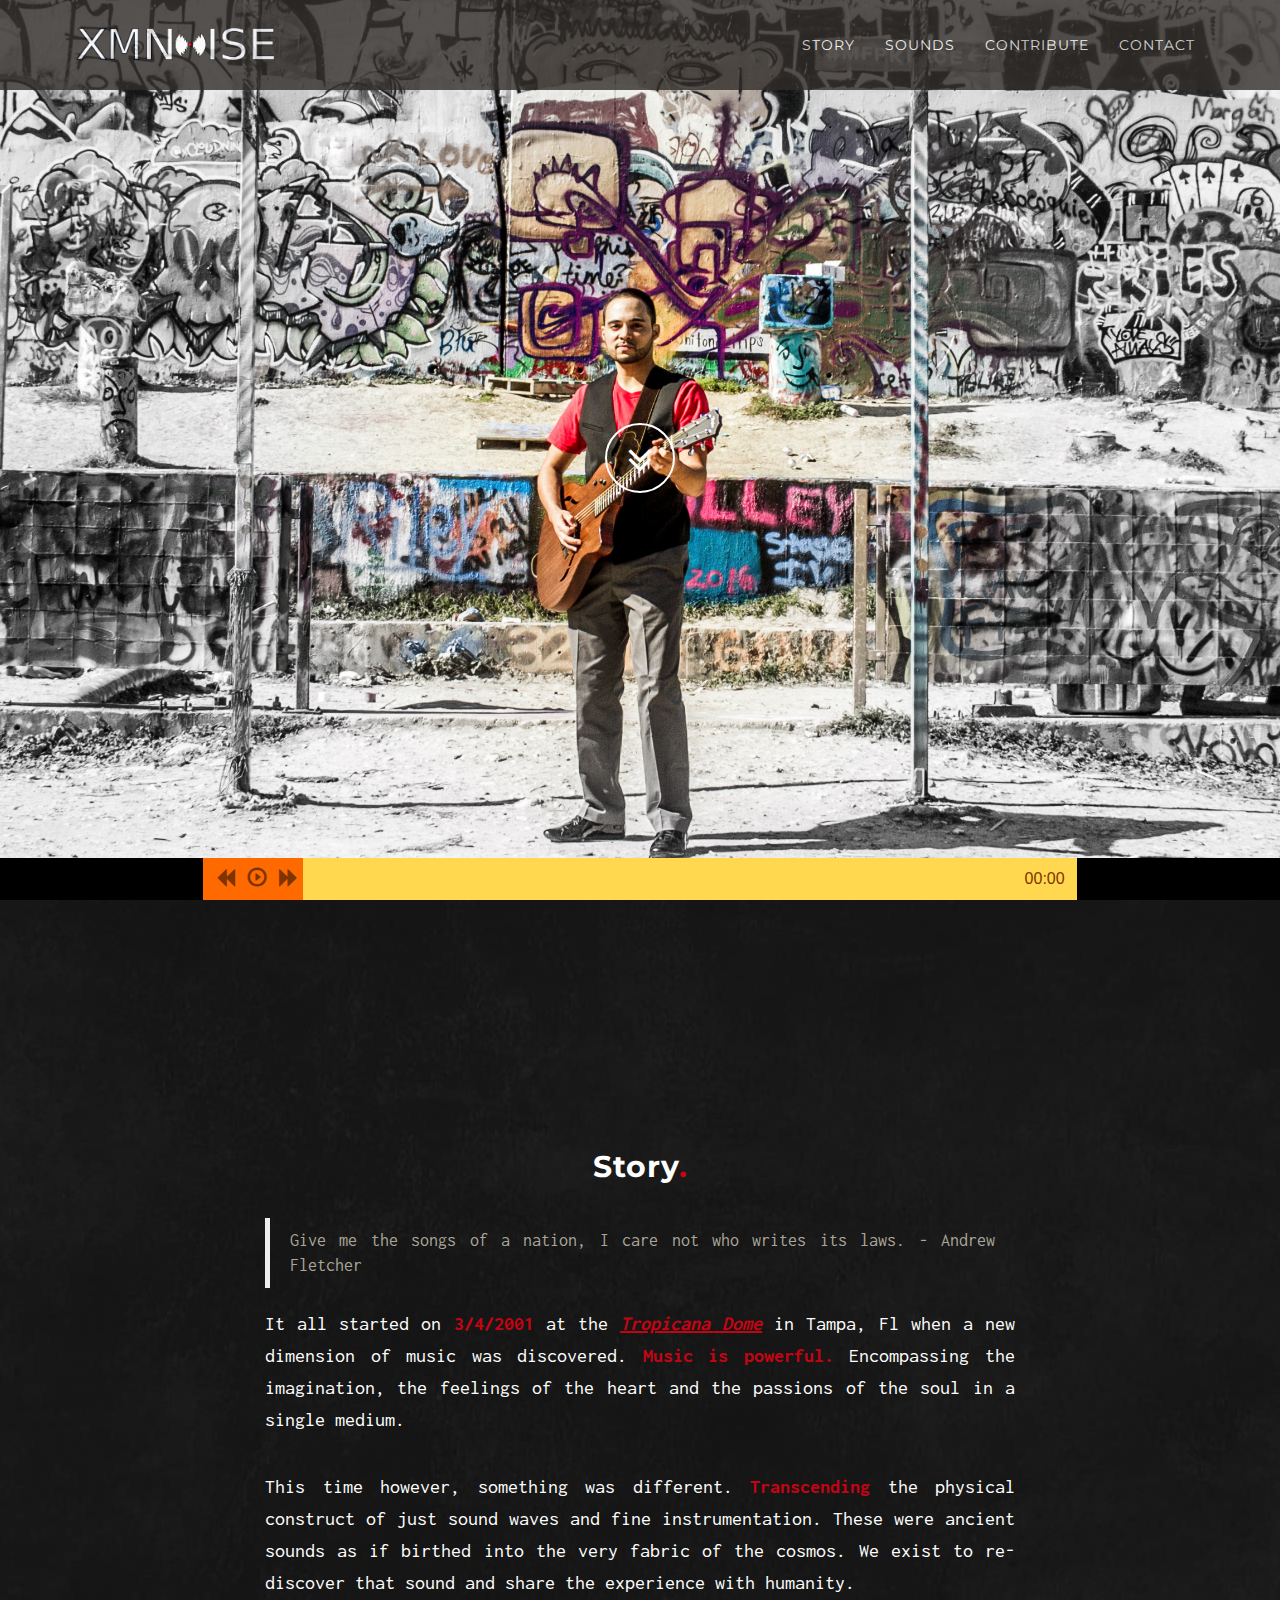
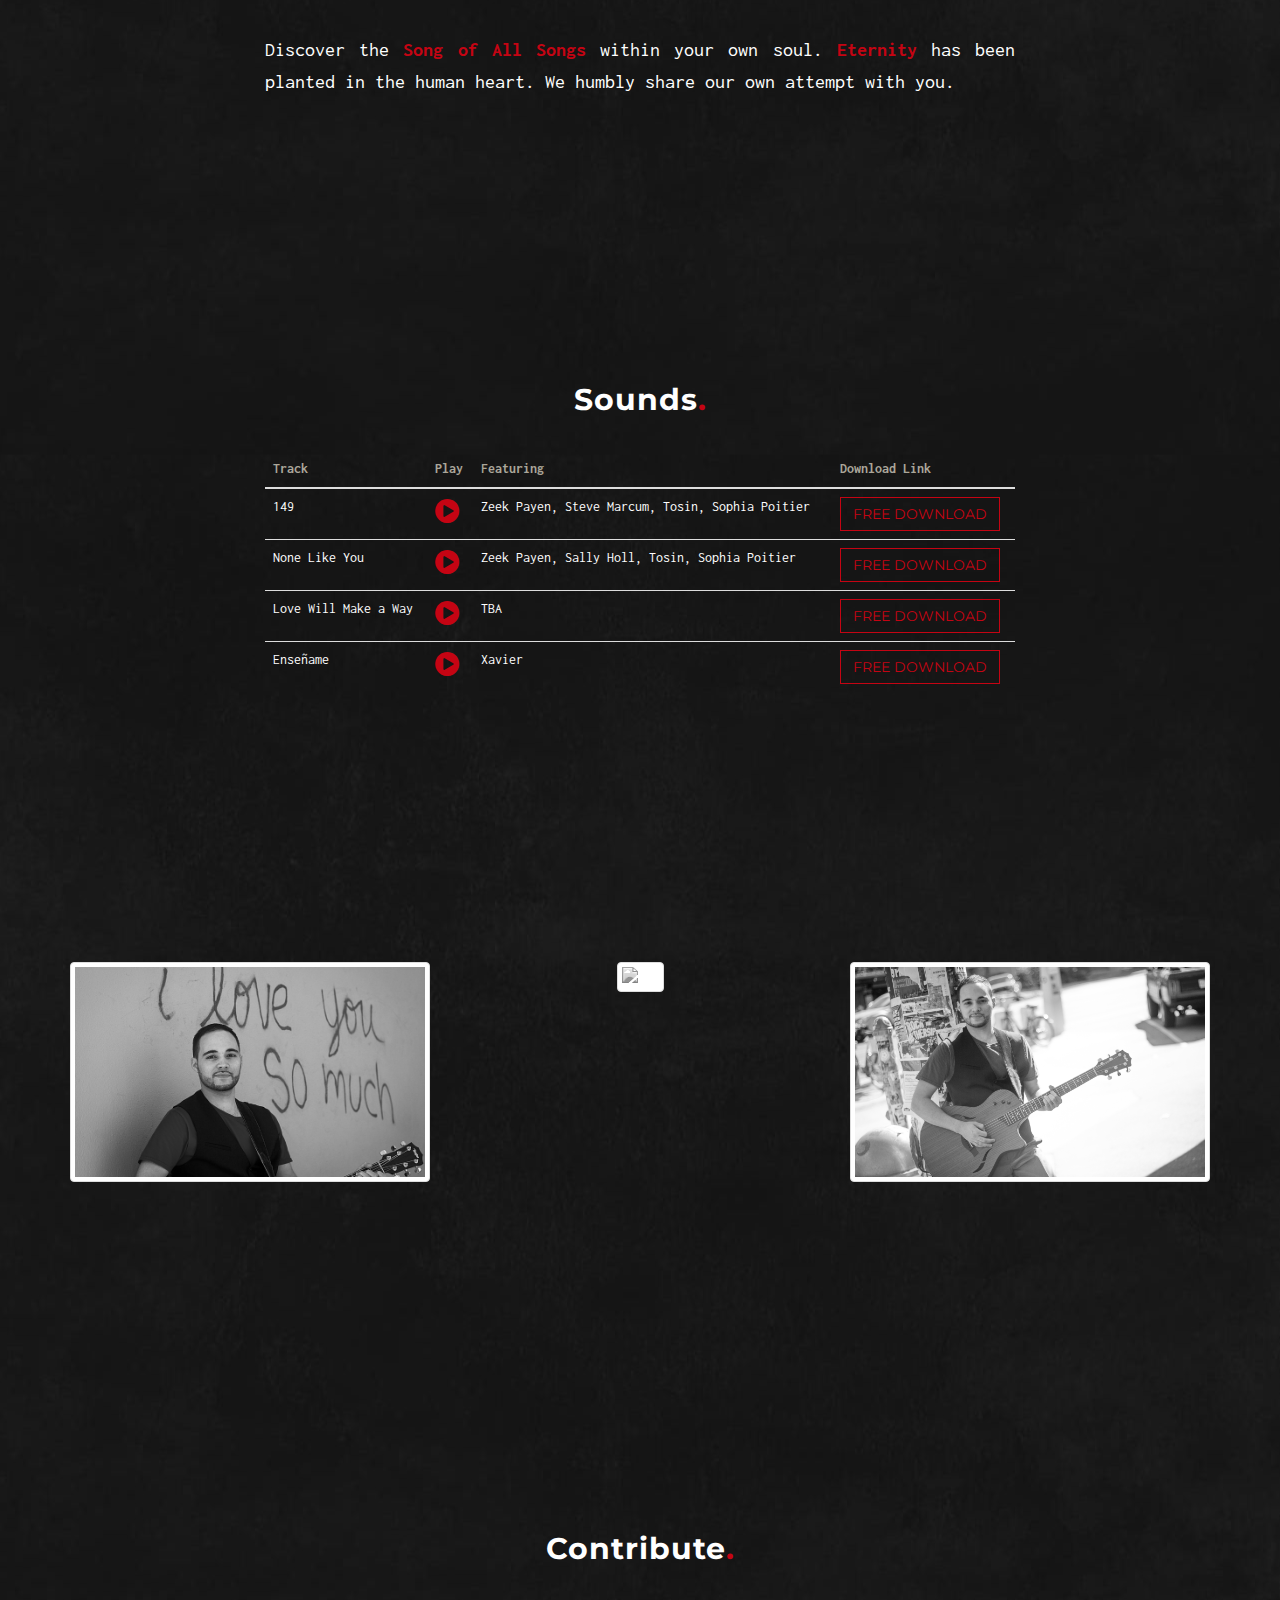
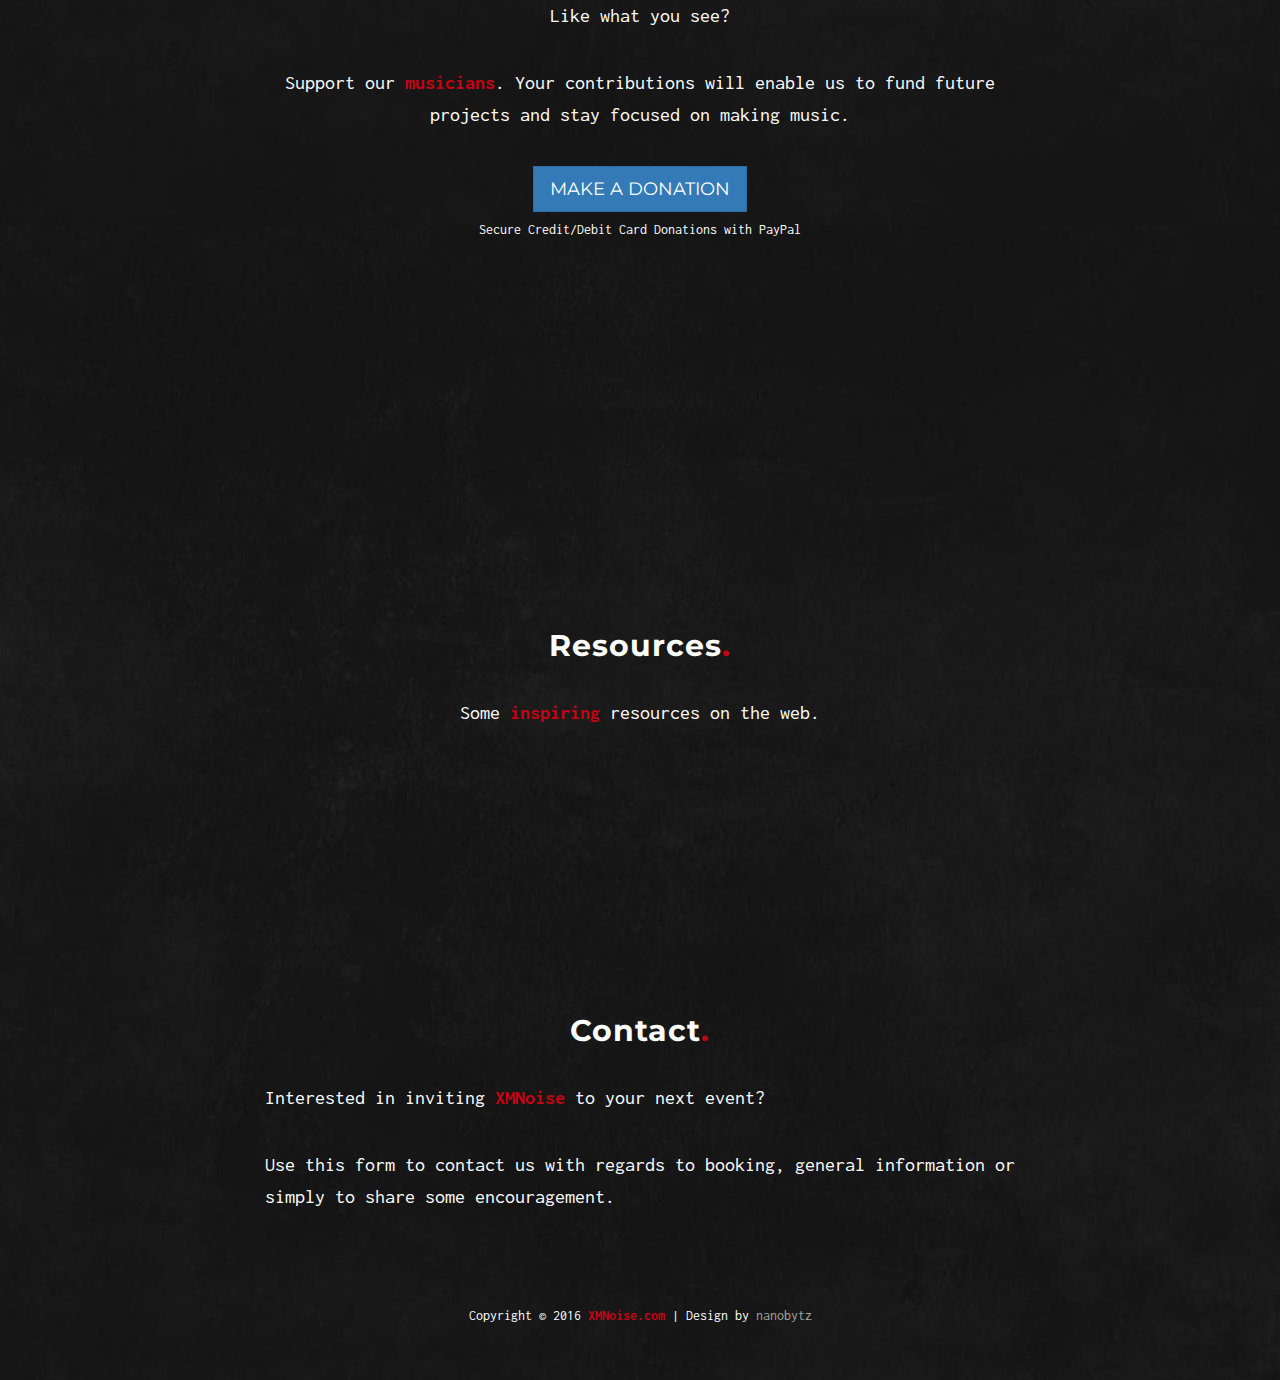
==== index.html @ e6bb6d1b "Audio Player Initial Commit" ====
<!DOCTYPE html>
<html lang="en">
    <head>
        <meta charset="utf-8">
        <meta http-equiv="X-UA-Compatible" content="IE=edge">
        <meta name="viewport" content="width=device-width, initial-scale=1">
        <meta name="description" content="Music Ethnic Sounds">
        <meta name="author" content="Nanobytz">
        <title>XMNOISE | Experience the Pulse</title>
        <!-- Bootstrap Core CSS -->
        <link href="css/bootstrap.min.css" rel="stylesheet">
        <!-- Favicon by http://realfavicongenerator.net/ -->
        <link rel="apple-touch-icon" sizes="57x57" href="/apple-touch-icon-57x57.png">
        <link rel="apple-touch-icon" sizes="60x60" href="/apple-touch-icon-60x60.png">
        <link rel="apple-touch-icon" sizes="72x72" href="/apple-touch-icon-72x72.png">
        <link rel="apple-touch-icon" sizes="76x76" href="/apple-touch-icon-76x76.png">
        <link rel="apple-touch-icon" sizes="114x114 " href="/apple-touch-icon-114x114.png">
        <link rel="apple-touch-icon" sizes="120x120" href="/apple-touch-icon-120x120.png">
        <link rel="apple-touch-icon" sizes="144x144" href="/apple-touch-icon-144x144.png">
        <link rel="apple-touch-icon" sizes="152x152" href="/apple-touch-icon-152x152.png">
        <link rel="icon" type="image/png" href="/favicon-32x32.png" sizes="32x32">
        <link rel="icon" type="image/png" href="/favicon-96x96.png" sizes="96x96">
        <link rel="icon" type="image/png" href="/favicon-16x16.png" sizes="16x16">
        <link rel="manifest" href="/manifest.json">
        <link rel="mask-icon" href="/safari-pinned-tab.svg" color="#5bbad5">
        <meta name="msapplication-TileColor" content="#da532c">
        <meta name="msapplication-TileImage" content="/mstile-144x144.png">
        <meta name="theme-color" content="#dedede">
        
        <!-- Custom CSS -->
        <link href="css/grayscale.css" rel="stylesheet">
        <!-- JPlayer Audio -->
        <link href="css/jplayer.metro-fire.css" rel="stylesheet" type="text/css" />
        <!-- Custom Fonts -->
        <link href='https://fonts.googleapis.com/css?family=Inconsolata' rel='stylesheet' type='text/css'>
        <link href='https://fonts.googleapis.com/css?family=Montserrat' rel='stylesheet' type='text/css'>
        <link href="font-awesome/css/font-awesome.min.css" rel="stylesheet" type="text/css">
        <link rel="stylesheet" type="text/css" href="http://netdna.bootstrapcdn.com/font-awesome/4.0.3/css/font-awesome.css" />
        
        <!--     <link href="http://fonts.googleapis.com/css?family=Lora:400,700,400italic,700italic" rel="stylesheet" type="text/css">
        <link href="http://fonts.googleapis.com/css?family=Montserrat:400,700" rel="stylesheet" type="text/css"> -->
        <!-- HTML5 Shim and Respond.js IE8 support of HTML5 elements and media queries -->
        <!-- WARNING: Respond.js doesn't work if you view the page via file:// -->
        <!--[if lt IE 9]>
        <script src="https://oss.maxcdn.com/libs/html5shiv/3.7.0/html5shiv.js"></script>
        <script src="https://oss.maxcdn.com/libs/respond.js/1.4.2/respond.min.js"></script>
        <![endif]-->
    </head>
    <body id="page-top" data-spy="scroll" data-target=".navbar-fixed-top">
        <!-- Navigation -->
        <!-- <nav class="navbar navbar-custom navbar-fixed-top" role="navigation"> -->
        <nav class="navbar navbar-custom navbar-fixed-top" role="navigation">
            <div class="container">
                <div class="navbar-header">
                    <button type="button" class="navbar-toggle" data-toggle="collapse" data-target=".navbar-main-collapse">
                    <i class="fa fa-bars"></i>
                    </button>
                    <a class="navbar-brand page-scroll" href="#page-top">
                        <img height="32px" src="img/XMNOISEDarktDot.png">
                        
                        <!-- <img src="favicon-32x32.png"> -->
                        <!-- <i class="fa fa-play-circle"></i>  <span class="light">Start</span> -->
                    </a>
                </div>
                <!-- Collect the nav links, forms, and other content for toggling -->
                <div class="collapse navbar-collapse navbar-right navbar-main-collapse">
                    <ul class="nav navbar-nav">
                        <!-- Hidden li included to remove active class from about link when scrolled up past about section -->
                        <li class="hidden">
                            <a href="#page-top"></a>
                        </li>
                        <li>
                            <a class="page-scroll" href="#story">Story</a>
                        </li>
                        <li>
                            <a class="page-scroll" href="#sounds">Sounds</a>
                        </li>
                        <li>
                            <a class="page-scroll" href="#contribute">Contribute</a>
                        </li>
                        <li>
                            <a class="page-scroll" href="#contact">Contact</a>
                        </li>
                    </ul>
                </div>
                <!-- /.navbar-collapse -->
            </div>
            <!-- /.container -->
        </nav>
        <!-- Intro Header -->
        <header class="intro">
            <div class="intro-body">
                <div class="container">
                    <div class="row">
                        <div class="col-md-8 col-md-offset-2">
                            <!--                         <h1 class="brand-heading">Grayscale</h1>
                            <p class="intro-text">A free, responsive, one page Bootstrap theme.<br>Created by Start Bootstrap.</p> -->
                            <a href="#story" class="btn btn-circle page-scroll">
                                <i class="fa fa-angle-double-down animated"></i>
                            </a>
                        </div>
                    </div>
                </div>
            </div>
        </header>
        <!-- Enter the Player -->

<!--     <section class="player-wrapper">
        <div class="row">
            
                <div id="jp_container_1" class="jp-audio text-center col-md-8 col-md-offset-2" role="application" aria-label="media player">
                    <div class="jp-type-playlist">
                        <div class="jp-gui jp-interface">
                            <div class="jp-controls">
                                <a class="jp-previous"><span class="glyphicon glyphicon-backward"></span></a>
                                <a class="jp-play"><span class="glyphicon glyphicon-play-circle"></span></a>
                                <a class="jp-pause"><span class="glyphicon glyphicon-pause"></span></a>
                                <a class="jp-next"><span class="glyphicon glyphicon-forward"></span></a>
                            </div>
                            <div class="jp-progress">
                                <div class="jp-seek-bar">
                                    <div class="jp-play-bar">
                                    </div>
                                </div>
                                <div class="jp-current-time"></div>
                            </div>
                            <div class="jp-no-solution">
                                Media Player Error<br>
                                Update your browser or Flash plugin
                            </div>
                        </div>
                        <div class="jp-playlist">
                            <ul>
                                <li>&nbsp;</li>
                            </ul>
                        </div>
                        <div class="jp-no-solution">
                            <span>Update Required</span>
                            To play the media you will need to either update your browser to a recent version or update your <a href="http://get.adobe.com/flashplayer/" target="_blank">Flash plugin</a>.
                        </div>
                    </div>
                </div>


        </div>
    </section> -->
        <section class="player-wrapper">
            <div class="row">
                <div id="jquery_jplayer_1" class="jp-jplayer"></div>
                <div id="jp_container_1" class="jp-audio text-center col-md-8 col-md-offset-2" role="application" aria-label="media player">
                    <div class="jp-type-playlist">
                        <div class="jp-gui jp-interface">
                            <div class="jp-controls">
                                <a class="jp-previous"><span class="glyphicon glyphicon-backward"></span></a>
                                <a class="jp-play"><span class="glyphicon glyphicon-play-circle"></span></a>
                                <a class="jp-pause"><span class="glyphicon glyphicon-pause"></span></a>
                                <a class="jp-next"><span class="glyphicon glyphicon-forward"></span></a>
                            </div>
                            <div class="jp-progress">
                                <div class="jp-seek-bar">
                                    <div class="jp-play-bar">
                                    </div>
                                </div>
                                <div class="jp-current-time"></div>
                            </div>
                            <div class="jp-no-solution">
                                Media Player Error<br>
                                Update your browser or Flash plugin
                            </div>
                        </div>
                        <div class="jp-playlist">
                            <ul>
                                <li>&nbsp;</li>
                            </ul>
                        </div>
                        <div class="jp-no-solution">
                            <span>Update Required</span>
                            To play the media you will need to either update your browser to a recent version or update your <a href="http://get.adobe.com/flashplayer/" target="_blank">Flash plugin</a>.
                        </div>
                    </div>
                </div>
            </div>
        </section>
        <div class="bg_wrapper">
            <!-- Story Section -->
            <section id="story" class="container content-section text-justify">
                <div class="row">
                    <div class="col-lg-8 col-lg-offset-2">
                        <h2 class="text-center">Story<strong>.</strong></h2>
                    <blockquote>Give me the songs of a nation, I care not who writes its laws. - Andrew Fletcher</blockquote>
                    <p>It all started on <strong>3/4/2001</strong> at the <strong><u><em><a href="http://www.sptimes.com/News/030301/TampaBay/Christian_rally_draws.shtml">Tropicana Dome</a></em></u></strong> in Tampa, Fl when a new dimension of
                    music was discovered.  <strong>Music is powerful.</strong> Encompassing the imagination,
                    the feelings of the heart and the passions of the soul in a single medium.
                </p>
                <p>This time however, something was different.
                    <strong>Transcending</strong> the physical construct of just sound waves and fine instrumentation. These were ancient sounds as if birthed into the very fabric of the cosmos.
                We exist to re-discover that sound and share the experience with humanity. </p>
                <p>Discover the <strong>Song of All Songs</strong> within your own soul. <strong>Eternity</strong> has been planted in the human heart. We humbly share our own attempt with you.</p>
            </div>
        </div>
    </section>
    <!-- Sounds Section -->
    <section id="sounds" class="container content-section text-center">
        <div class="row">
            <div class="col-lg-8 col-lg-offset-2">
                <h2>Sounds<strong>.</strong></h2>
                <table class="table table-hover text-left table-responsive">
                    <thead class="thead-inverse">
                        <tr>
                            <th>Track</th>
                            <th>Play</th>
                            <th>Featuring</th>
                            <th>Download Link</th>
                        </tr>
                    </thead>
                    <tbody>
                        <tr>
                            <td>149</td>
                            <td><a href="media/PeopleXMNOISE.mp3" class="fap-single-track" data-autoenqueue="yes"><i class="fa fa-play-circle fa-2x"></i></a></td>
                            <td>Zeek Payen, Steve Marcum, Tosin, Sophia Poitier</td>
                            <td><button type="button" class="btn btn-default">Free Download</button></td>
                        </tr>
                        <tr>
                            <td>None Like You</td>
                            <td><a href="media/PeopleXMNOISE.mp3" class="fap-single-track" data-autoenqueue="yes"><i class="fa fa-play-circle fa-2x"></i></a></td>
                            <td>Zeek Payen, Sally Holl, Tosin, Sophia Poitier</td>
                            <td><button type="button" class="btn btn-default">Free Download</button></td>
                        </tr>
                        <tr>
                            <td>Love Will Make a Way</td>
                            <td><a href="media/EnsenameXMNOISE.mp3" class="fap-single-track" data-autoenqueue="yes"><i class="fa fa-play-circle fa-2x"></i></a></td>
                            <td>TBA</td>
                            <td> <a href="media/EnsenameXMNOISE.mp3" download="Ensename"> <button type="button" class="btn btn-default">Free Download</button></a></td>
                        </tr>
                        <tr>
                            <td>Ense&ntilde;ame</td>
                            <td><a href="media/EnsenameXMNOISE.mp3" class="fap-single-track" data-autoenqueue="yes"><i class="fa fa-play-circle fa-2x"></i></a></td>
                            <td>Xavier</td>
                            <td> <a href="media/EnsenameXMNOISE.mp3" download="Ensename"> <button type="button" class="btn btn-default">Free Download</button></a></td>
                        </tr>
                    </tbody>
                </table>
            </div>
        </div>
    </section>
    <!-- Thumbnails -->
    <section class="content-section text-center container thumbs">
        <div class="row">
            
            <div class="col-md-4 img-responsive"><img src="img/Thumb1.jpg" alt="..." class="img-thumbnail"></div>
            <div class="col-md-4 img-responsive"><img src="img/Thumb2.jpg" alt="..." class="img-thumbnail"></div>
            <div class="col-md-4 img-responsive"><img src="img/Thumb3.jpg" alt="..." class="img-thumbnail"></div>
        </div>
    </section>
    <!-- Contribute -->
    <section id="contribute" class="content-section text-center">
        <div class="download-section">
            <div class="container">
                <div class="col-lg-8 col-lg-offset-2">
                    <h2 class="text-center">Contribute<strong>.</strong></h2>
                    <p>Like what you see? </p>
                    <p>Support our <strong>musicians</strong>. Your contributions will enable us to fund future projects and stay focused on making music.</p>
                    <div class="row text-center">
                        <form action="https://www.paypal.com/cgi-bin/webscr" method="post" target="_top">
                            <input type="hidden" name="cmd" value="_s-xclick">
                            <input type="hidden" name="hosted_button_id" value="LFAA3Z2XMZ3R6">
                            <button type="submit" class="btn btn-primary btn-lg">Make a Donation</button>
                        </form>
                        <p> <small>Secure Credit/Debit Card Donations with PayPal</small></p>
                    </div>
                </div>
            </div>
        </div>
    </section>
    <!-- Resources Section -->
    <section id="resources" class="container content-section text-center">
        <div class="row">
            <div class="col-lg-8 col-lg-offset-2">
                <h2 class="text-center">Resources<strong>.</strong></h2>
                <p>Some <strong>inspiring</strong> resources on the web. </p>
                <!-- Word Cloud Begins -->
                <div class="text-center" style="width: 100%; margin: 0;">
                    <script src="http://cdn.tagul.com/embed/lzfd4gjb76qi"></script>
                    <!-- Please don't remove attribution to Tagul.com -->
                    <div style="display: table; margin: 0 auto;"></div>
                </div>
                <!-- Word Cloud Ends -->
            </div>
        </div>
    </section>
    <!-- Contact Section -->
    <section id="contact" class="container content-section text-justify">
        <div class="row">
            <div class="col-lg-8 col-lg-offset-2">
                <h2 class="text-center">Contact<strong>.</strong></h2>
                <p>Interested in inviting <strong>XMNoise</strong> to your next event?</p>
                <p>Use this form to contact us with regards to booking, general information or simply to share some encouragement.</p>
                <!-- FORM STARTS  -->
                <script type="text/javascript" src="https://form.jotform.com/jsform/60299478299173"></script>
                <!-- FORM ENDS  -->
            </p>
        </div>
    </div>
</section>
<footer>
    <div class="container text-center copyright">
        <div class="row">
            <p>
                <small>Copyright &copy; 2016 <strong>XMNoise.com</strong> | Design by <a href="http://nanobytz.com">nanobytz </a></small>
            </p>
        </div>
    </div>
</footer>
</div>
<!-- jQuery -->
<script src="js/jquery.js"></script>
<!-- Bootstrap Core JavaScript -->
<script src="js/bootstrap.min.js"></script>
<!-- Plugin JavaScript -->
<script src="js/jquery.easing.min.js"></script>
<!-- Google Maps API Key - Use your own API key to enable the map feature. More information on the Google Maps API can be found at https://developers.google.com/maps/ -->
<script type="text/javascript" src="https://maps.googleapis.com/maps/api/js?key=AIzaSyCRngKslUGJTlibkQ3FkfTxj3Xss1UlZDA&sensor=false"></script>
<!-- Custom Theme JavaScript -->
<script src="js/grayscale.js"></script>
<!-- JPlayer JavaScript and JSON -->
<script type="text/javascript" src="js/jplayer/jquery.jplayer.min.js"></script>
<script type="text/javascript" src="js/add-on/jplayer.playlist.min.js"></script>
<script type="text/javascript">
//<![CDATA[
$(document).ready(function(){
var cssSelector = { jPlayer: "#jquery_jplayer_1", cssSelectorAncestor: "#jp_container_1" };
var options = { swfPath: "js/jplayer", supplied: "oga, mp3", wmode: "window", useStateClassSkin: true, autoBlur: false, smoothPlayBar: true, keyEnabled: true } ;
var playlist = []; // Empty playlist
var myPlaylist;
$.getJSON('../js/jplayer/playlist.json', function (data) {
playlist = data;
}).done(function() {
var myPlaylist = new jPlayerPlaylist(cssSelector, playlist, options);
})
});
//]]>
</script>
</body>
</html>
---- css/grayscale.css ----
body{width:100%;height:100%;font-family:Inconsolata,"Helvetica Neue",Helvetica,Arial,sans-serif;color:#fff;background-color:#000}html{width:100%;height:100%}h1,h2,h3,h4,h5,h6{margin:0 0 35px;font-family:Montserrat,"Helvetica Neue",Helvetica,Arial,sans-serif;font-weight:700;letter-spacing:1px}p{margin:0 0 25px;font-size:18px;line-height:1.5}@media (min-width:768px){p{margin:0 0 35px;font-size:20px;line-height:1.6}}a{color:#C50413;-webkit-transition:all .2s ease-in-out;-moz-transition:all .2s ease-in-out;transition:all .2s ease-in-out}a:focus,a:hover{text-decoration:none;color:#610209}strong{color:#C50413}small{font-size:70%}small a{color:#ABA69A}blockquote{color:#ABA69A}.table-hover>tbody>tr:hover{background-color:#ABA69A}table th{color:#ABA69A}.bg_wrapper{background:url(../img/bgtexture.jpg) center center #312C28}.light{font-weight:400}.navbar-custom{margin-bottom:0;border-bottom:1px solid rgba(255,255,255,.3);text-transform:uppercase;font-family:Montserrat,"Helvetica Neue",Helvetica,Arial,sans-serif;background:#312C28;opacity:.8;filter:alpha(opacity=80)}.navbar-custom .navbar-toggle{padding:4px 6px;font-size:16px;color:#fff}.navbar-custom .navbar-toggle:active,.navbar-custom .navbar-toggle:focus{outline:0}.navbar-custom .navbar-brand{padding:8px 15px;font-weight:700}.navbar-custom .navbar-brand:focus{outline:0}.navbar-custom a{color:#fff}.navbar-custom .nav li a{-webkit-transition:background .3s ease-in-out;-moz-transition:background .3s ease-in-out;transition:background .3s ease-in-out}.navbar-custom .nav li a:hover{color:rgba(255,255,255,.8);outline:0;background-color:transparent}.navbar-custom .nav li a:active,.navbar-custom .nav li a:focus{outline:0;background-color:transparent}.navbar-custom .nav li.active{outline:0}.navbar-custom .nav li.active a{background-color:rgba(255,255,255,.3)}.navbar-custom .nav li.active a:hover{color:#fff}@media (min-width:768px){.navbar-custom{padding:20px 0;border-bottom:none;letter-spacing:1px;background:#312C28;-webkit-transition:background .5s ease-in-out,padding .5s ease-in-out;-moz-transition:background .5s ease-in-out,padding .5s ease-in-out;transition:background .5s ease-in-out,padding .5s ease-in-out}.navbar-custom.top-nav-collapse{padding:0;background:#312C28;opacity:.9;filter:alpha(opacity=90);border-bottom:1px solid rgba(255,255,255,.3)}}.logo-responsive{max-width:40%;height:auto;display:block}@media (min-width:768px){.logo-responsive{max-width:80%}}.icon-scroll{color:#C50413}.player-wrapper{width:100%;max-width:100%;position:fixed;left:0;z-index:100000;bottom:0;margin:0;background:#000}.intro{display:table;width:100%;height:auto;padding:100px 0;text-align:center;color:#fff;background:url(../img/XMWIDE.jpg) no-repeat bottom center scroll;background-color:#000;-webkit-background-size:cover;-moz-background-size:cover;background-size:cover;-o-background-size:cover}.intro .intro-body{display:table-cell;vertical-align:middle}.intro .intro-body .brand-heading{font-size:40px}.intro .intro-body .intro-text{font-size:18px;color:#312C28;opacity:.9;filter:alpha(opacity=90)}@media (min-width:768px){.intro{height:100%;padding:0}.intro .intro-body .brand-heading{font-size:100px}.intro .intro-body .intro-text{font-size:26px}}.btn-circle{width:70px;height:70px;margin-top:15px;padding:7px 16px;border:2px solid #fff;border-radius:100%!important;font-size:40px;color:#fff;background:0 0;-webkit-transition:background .3s ease-in-out;-moz-transition:background .3s ease-in-out;transition:background .3s ease-in-out}.btn-circle:focus,.btn-circle:hover{outline:0;color:#fff;background:rgba(255,255,255,.1)}.btn-circle i.animated{-webkit-transition-property:-webkit-transform;-webkit-transition-duration:1s;-moz-transition-property:-moz-transform;-moz-transition-duration:1s}.btn-circle:hover i.animated{-webkit-animation-name:pulse;-moz-animation-name:pulse;-webkit-animation-duration:1.5s;-moz-animation-duration:1.5s;-webkit-animation-iteration-count:infinite;-moz-animation-iteration-count:infinite;-webkit-animation-timing-function:linear;-moz-animation-timing-function:linear}@-webkit-keyframes pulse{0{-webkit-transform:scale(1);transform:scale(1)}50%{-webkit-transform:scale(1.2);transform:scale(1.2)}100%{-webkit-transform:scale(1);transform:scale(1)}}@-moz-keyframes pulse{0{-moz-transform:scale(1);transform:scale(1)}50%{-moz-transform:scale(1.2);transform:scale(1.2)}100%{-moz-transform:scale(1);transform:scale(1)}}.content-section{padding-top:100px}.download-section{width:100%;padding:50px 0;color:#fff;-webkit-background-size:cover;-moz-background-size:cover;background-size:cover;-o-background-size:cover}.thumbs img:hover{-webkit-filter:grayscale(0);-webkit-transition:.5s ease-in-out;-moz-filter:grayscale(0);-moz-transition:.5s ease-in-out;-o-filter:grayscale(0);-o-transition:.5s ease-in-out;filter:grayscale(0)}.thumbs img{-webkit-filter:grayscale(100%);-webkit-transition:.5s ease-in-out;-moz-filter:grayscale(100%);-moz-transition:.5s ease-in-out;-o-filter:grayscale(100%);-o-transition:.5s ease-in-out;filter:grayscale(100%)}@media (min-width:767px){.content-section{padding-top:250px}.download-section{padding:100px 0}#map{height:400px;margin-top:250px}}.btn{text-transform:uppercase;font-family:Montserrat,"Helvetica Neue",Helvetica,Arial,sans-serif;font-weight:400;-webkit-transition:all .3s ease-in-out;-moz-transition:all .3s ease-in-out;transition:all .3s ease-in-out;border-radius:0}.btn-default{border:1px solid #C50413;color:#C50413;background-color:transparent}.btn-default:focus,.btn-default:hover{border:1px solid #C50413;outline:0;color:#000;background-color:#C50413}ul.banner-social-buttons{margin-top:0}@media (max-width:1199px){ul.banner-social-buttons{margin-top:15px}}@media (max-width:767px){ul.banner-social-buttons li{display:block;margin-bottom:20px;padding:0}ul.banner-social-buttons li:last-child{margin-bottom:0}}footer{padding:50px 0}footer p{margin:0}::-moz-selection{text-shadow:none;background:#fcfcfc;background:rgba(255,255,255,.2)}::selection{text-shadow:none;background:#fcfcfc;background:rgba(255,255,255,.2)}img::selection{background:0 0}img::-moz-selection{background:0 0}body{webkit-tap-highlight-color:rgba(255,255,255,.2)}
---- css/jplayer.metro-fire.css ----
﻿.jp-audio {
  position: relative;
  font-family: 'Source Sans Pro', sans-serif;
  text-align: left;
  /*width: 100%;*/
  height: 42px;
  -webkit-tap-highlight-color: rgba(0, 0, 0, 0);
  -webkit-touch-callout: none;
  -webkit-user-select: none;
  -khtml-user-select: none;
  -moz-user-select: none;
  -ms-user-select: none;
  user-select: none;
  color: #7e3400;
  /*margin: 0;*/
  padding: 0;
  border: 0;
  font-size: 0;
  line-height: 0;
}
.jp-audio .jp-controls {
  left: 0;
  position: absolute;
  top: 0;
  width: 100px;
  height: 100%;
  background-color: #ff6a00;
}
.jp-audio .jp-controls a {
  text-decoration: none;
  font-size: 20px;
  padding-left: 12px;
  line-height: 42px;
  text-align: center;
  cursor: pointer;
  color: #7e3400;
}
.jp-audio .jp-controls a:hover {
  color: #ffd850;
}
.jp-audio .jp-controls a:before {
  display: inline-block;
  font-family: flat-audio;
  font-style: normal;
  font-weight: 400;
  text-decoration: none;
  font-variant: normal;
  text-transform: none;
  speak: none;
  width: 42px;
  line-height: 42px;
  text-align: center;
  opacity: 1;
}
.jp-audio .jp-progress {
  position: absolute;
  top: 0;
  left: 100px;
  right: 0;
  height: 100%;
  background-color: #ffd850;
}
.jp-audio .jp-progress .jp-seek-bar {
  position: absolute;
  top: 0;
  left: 0;
  height: 100%;
  cursor: pointer;
}
.jp-audio .jp-progress .jp-seek-bar .jp-play-bar {
  position: absolute;
  top: 0;
  left: 0;
  width: 0;
  height: 100%;
  background-color: #ffa96c;
}
.jp-audio .jp-current-time {
  position: absolute;
  top: 0;
  left: 0;
  right: 0;
  height: 100%;
  padding: 0 12px;
  font-size: 16px;
  line-height: 42px;
  text-align: right;
  pointer-events:none;
}
.jp-audio .jp-no-solution {
  position: absolute;
  top: 0;
  left: 42px;
  right: 0;
  height: 42px;
  padding: 8px 0;
  line-height: 24px;
  font-size: 16px;
  text-align: center;
  display: none;
  color: #ffd850;
  background-color: #b28282;
}
/*# sourceMappingURL=jplayer.metro-fire.css.map */
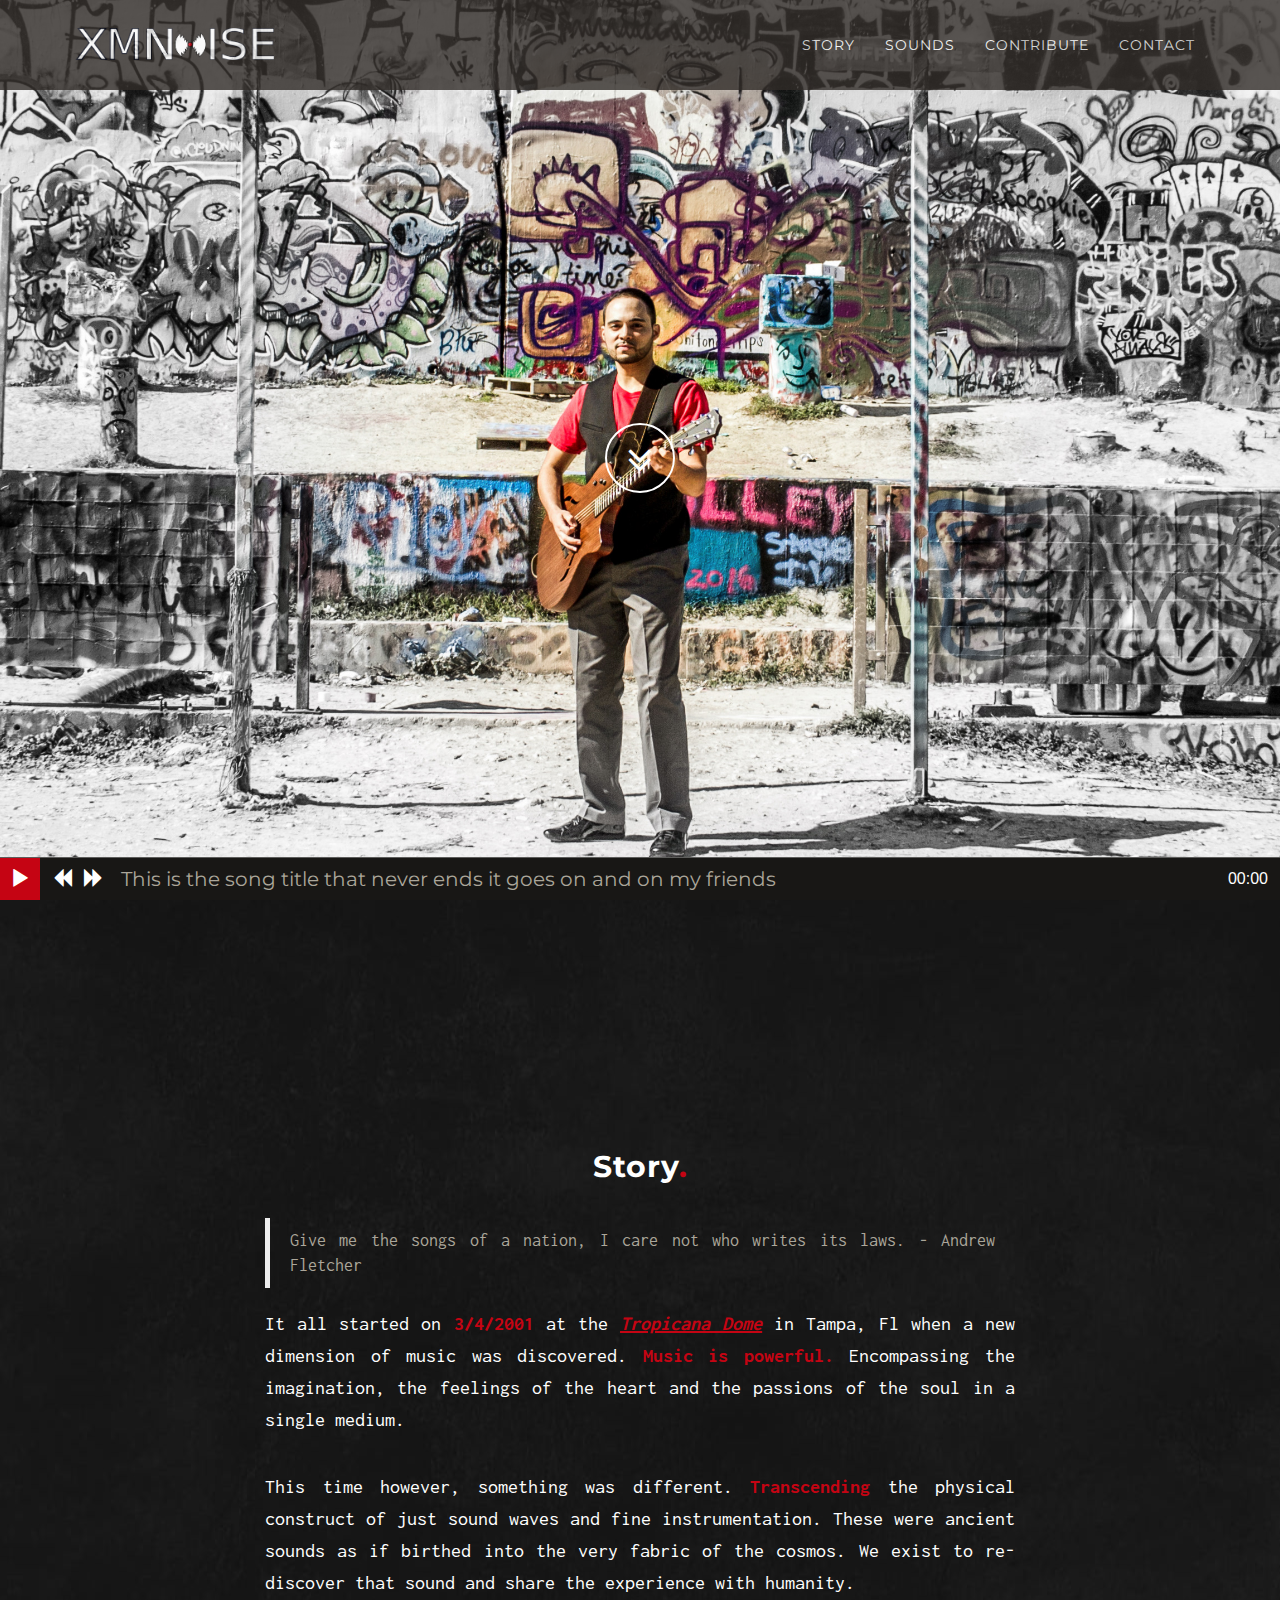
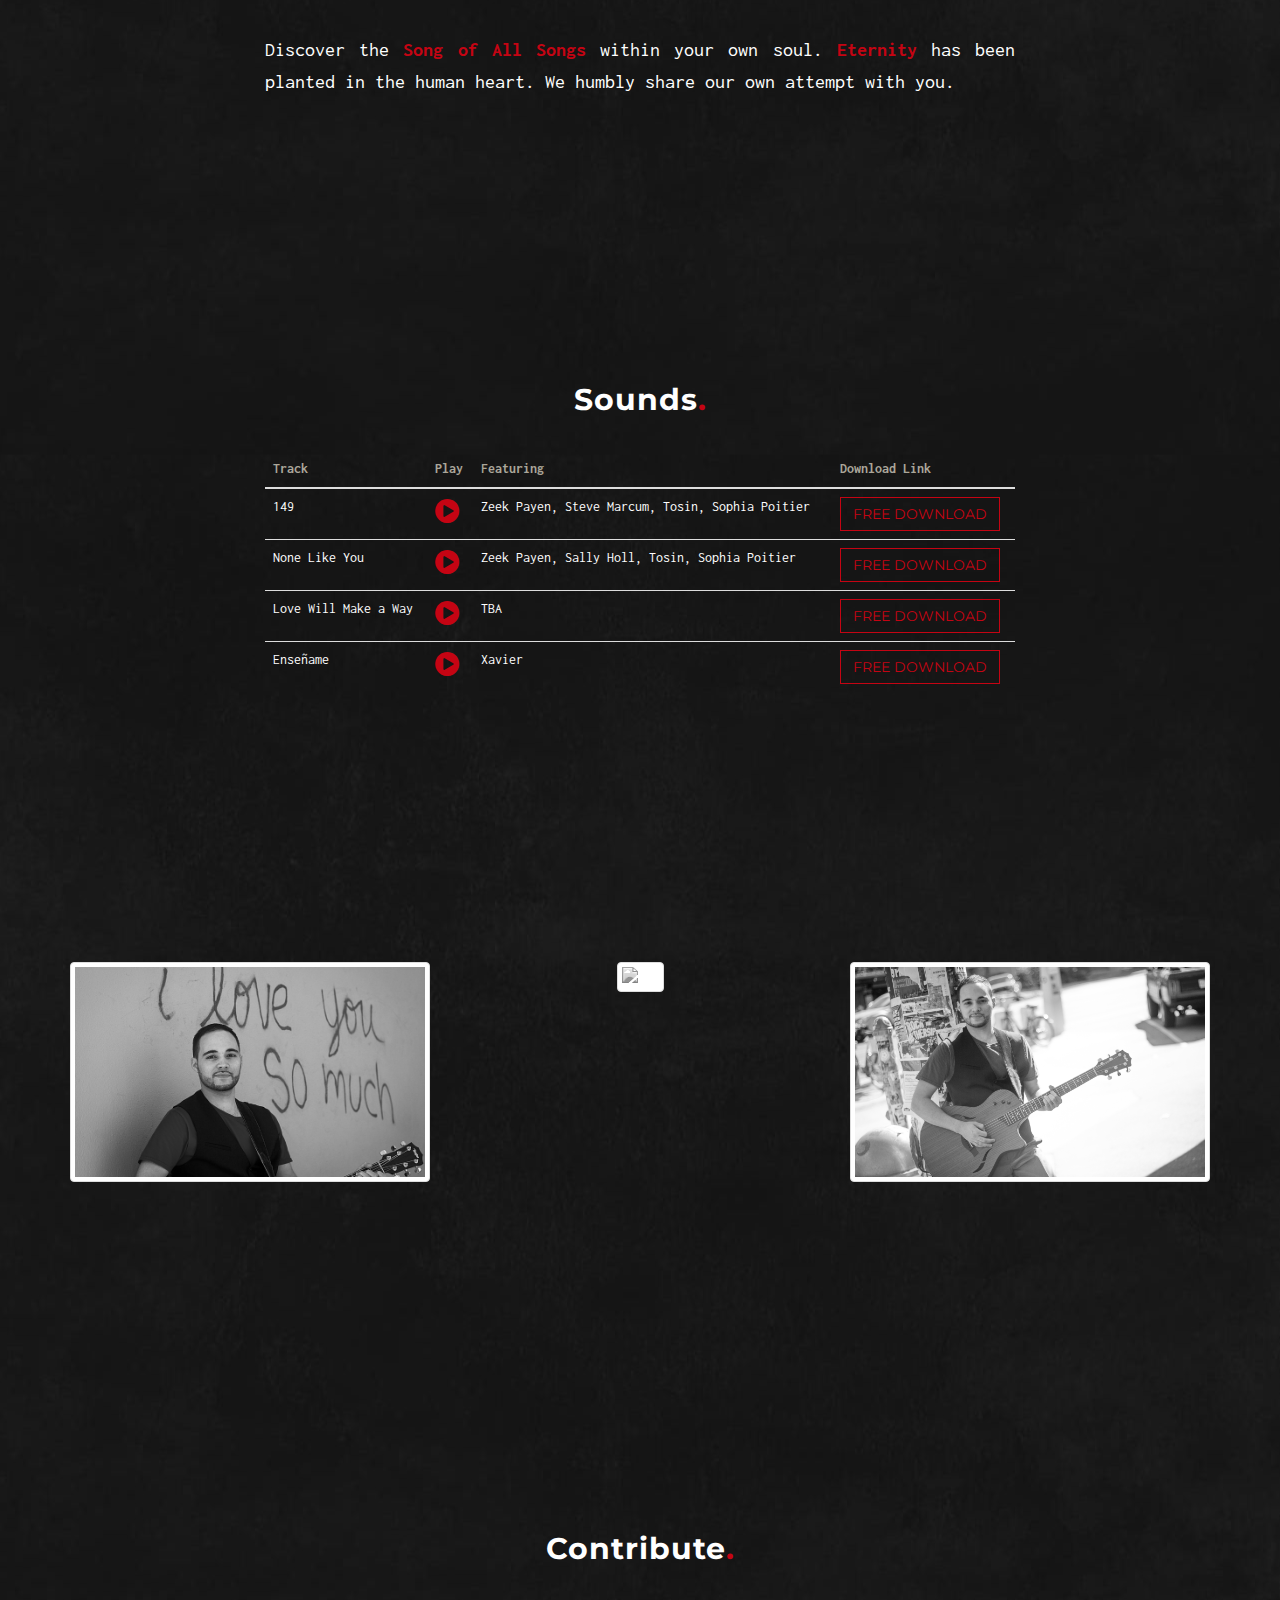
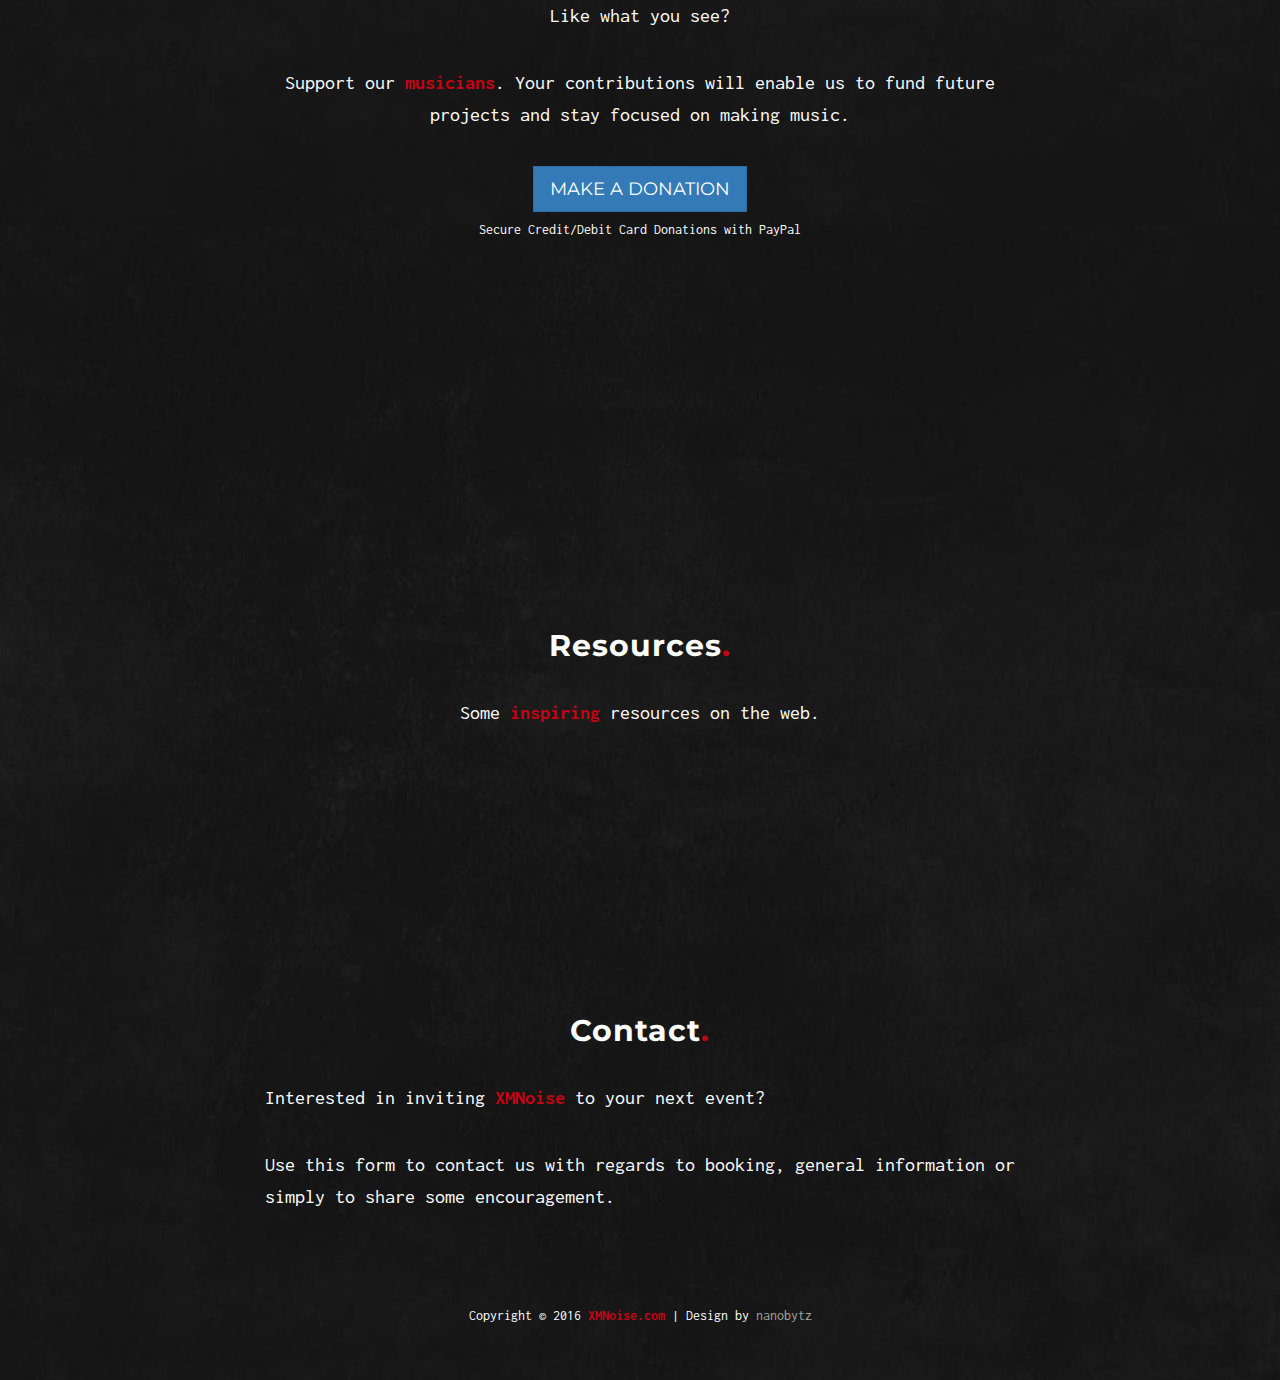
==== commit 5db82224: "Styling the Player a bit" ====
--- a/index.html
+++ b/index.html
@@ -30,7 +30,7 @@
         <!-- Custom CSS -->
         <link href="css/grayscale.css" rel="stylesheet">
         <!-- JPlayer Audio -->
-        <link href="css/jplayer.metro-fire.css" rel="stylesheet" type="text/css" />
+        <!-- <link href="css/jplayer.metro-fire.css" rel="stylesheet" type="text/css" /> -->
         <!-- Custom Fonts -->
         <link href='https://fonts.googleapis.com/css?family=Inconsolata' rel='stylesheet' type='text/css'>
         <link href='https://fonts.googleapis.com/css?family=Montserrat' rel='stylesheet' type='text/css'>
@@ -103,84 +103,42 @@
                 </div>
             </div>
         </header>
-        <!-- Enter the Player -->
-
-<!--     <section class="player-wrapper">
-        <div class="row">
-            
-                <div id="jp_container_1" class="jp-audio text-center col-md-8 col-md-offset-2" role="application" aria-label="media player">
-                    <div class="jp-type-playlist">
-                        <div class="jp-gui jp-interface">
-                            <div class="jp-controls">
+        <!-- Enter Player -->
+        <section class="player-wrapper">
+            <div id="jquery_jplayer_1" class="jp-jplayer"></div>
+            <div id="jp_container_1" class="jp-audio" role="application" aria-label="media player">
+                <div class="jp-type-playlist">
+                    <div class="jp-gui jp-interface">
+                        <div class="jp-controls">
+
+                                <a class="jp-play"><strong><span class="glyphicon glyphicon-play"></span></strong></a>
+                                <a class="jp-pause"><strong><span class="glyphicon glyphicon-pause"></span></strong></a>
                                 <a class="jp-previous"><span class="glyphicon glyphicon-backward"></span></a>
-                                <a class="jp-play"><span class="glyphicon glyphicon-play-circle"></span></a>
-                                <a class="jp-pause"><span class="glyphicon glyphicon-pause"></span></a>
+
                                 <a class="jp-next"><span class="glyphicon glyphicon-forward"></span></a>
+    
+                        </div>
+                        <div class="jp-progress">
+
+                                <a> <span class="track-title col-xs-1 text-left">This is the song title that never ends it goes on and on my friends</a></span>
+                            <div class="jp-seek-bar">
+
+                                <div class="jp-play-bar">
+                                </div>
                             </div>
-                            <div class="jp-progress">
-                                <div class="jp-seek-bar">
-                                    <div class="jp-play-bar">
-                                    </div>
-                                </div>
-                                <div class="jp-current-time"></div>
-                            </div>
-                            <div class="jp-no-solution">
-                                Media Player Error<br>
-                                Update your browser or Flash plugin
-                            </div>
-                        </div>
-                        <div class="jp-playlist">
-                            <ul>
-                                <li>&nbsp;</li>
-                            </ul>
+
+                            <div class="jp-current-time"></div>
                         </div>
                         <div class="jp-no-solution">
-                            <span>Update Required</span>
-                            To play the media you will need to either update your browser to a recent version or update your <a href="http://get.adobe.com/flashplayer/" target="_blank">Flash plugin</a>.
+                            Media Player Error<br>
+                            Update your browser or Flash plugin
                         </div>
                     </div>
                 </div>
-
-
-        </div>
-    </section> -->
-        <section class="player-wrapper">
-            <div class="row">
-                <div id="jquery_jplayer_1" class="jp-jplayer"></div>
-                <div id="jp_container_1" class="jp-audio text-center col-md-8 col-md-offset-2" role="application" aria-label="media player">
-                    <div class="jp-type-playlist">
-                        <div class="jp-gui jp-interface">
-                            <div class="jp-controls">
-                                <a class="jp-previous"><span class="glyphicon glyphicon-backward"></span></a>
-                                <a class="jp-play"><span class="glyphicon glyphicon-play-circle"></span></a>
-                                <a class="jp-pause"><span class="glyphicon glyphicon-pause"></span></a>
-                                <a class="jp-next"><span class="glyphicon glyphicon-forward"></span></a>
-                            </div>
-                            <div class="jp-progress">
-                                <div class="jp-seek-bar">
-                                    <div class="jp-play-bar">
-                                    </div>
-                                </div>
-                                <div class="jp-current-time"></div>
-                            </div>
-                            <div class="jp-no-solution">
-                                Media Player Error<br>
-                                Update your browser or Flash plugin
-                            </div>
-                        </div>
-                        <div class="jp-playlist">
-                            <ul>
-                                <li>&nbsp;</li>
-                            </ul>
-                        </div>
-                        <div class="jp-no-solution">
-                            <span>Update Required</span>
-                            To play the media you will need to either update your browser to a recent version or update your <a href="http://get.adobe.com/flashplayer/" target="_blank">Flash plugin</a>.
-                        </div>
-                    </div>
-                </div>
-            </div>
+            </div>
+            
         </section>
+
         <div class="bg_wrapper">
             <!-- Story Section -->
             <section id="story" class="container content-section text-justify">
--- a/css/grayscale.css
+++ b/css/grayscale.css
@@ -1 +1 @@
-body{width:100%;height:100%;font-family:Inconsolata,"Helvetica Neue",Helvetica,Arial,sans-serif;color:#fff;background-color:#000}html{width:100%;height:100%}h1,h2,h3,h4,h5,h6{margin:0 0 35px;font-family:Montserrat,"Helvetica Neue",Helvetica,Arial,sans-serif;font-weight:700;letter-spacing:1px}p{margin:0 0 25px;font-size:18px;line-height:1.5}@media (min-width:768px){p{margin:0 0 35px;font-size:20px;line-height:1.6}}a{color:#C50413;-webkit-transition:all .2s ease-in-out;-moz-transition:all .2s ease-in-out;transition:all .2s ease-in-out}a:focus,a:hover{text-decoration:none;color:#610209}strong{color:#C50413}small{font-size:70%}small a{color:#ABA69A}blockquote{color:#ABA69A}.table-hover>tbody>tr:hover{background-color:#ABA69A}table th{color:#ABA69A}.bg_wrapper{background:url(../img/bgtexture.jpg) center center #312C28}.light{font-weight:400}.navbar-custom{margin-bottom:0;border-bottom:1px solid rgba(255,255,255,.3);text-transform:uppercase;font-family:Montserrat,"Helvetica Neue",Helvetica,Arial,sans-serif;background:#312C28;opacity:.8;filter:alpha(opacity=80)}.navbar-custom .navbar-toggle{padding:4px 6px;font-size:16px;color:#fff}.navbar-custom .navbar-toggle:active,.navbar-custom .navbar-toggle:focus{outline:0}.navbar-custom .navbar-brand{padding:8px 15px;font-weight:700}.navbar-custom .navbar-brand:focus{outline:0}.navbar-custom a{color:#fff}.navbar-custom .nav li a{-webkit-transition:background .3s ease-in-out;-moz-transition:background .3s ease-in-out;transition:background .3s ease-in-out}.navbar-custom .nav li a:hover{color:rgba(255,255,255,.8);outline:0;background-color:transparent}.navbar-custom .nav li a:active,.navbar-custom .nav li a:focus{outline:0;background-color:transparent}.navbar-custom .nav li.active{outline:0}.navbar-custom .nav li.active a{background-color:rgba(255,255,255,.3)}.navbar-custom .nav li.active a:hover{color:#fff}@media (min-width:768px){.navbar-custom{padding:20px 0;border-bottom:none;letter-spacing:1px;background:#312C28;-webkit-transition:background .5s ease-in-out,padding .5s ease-in-out;-moz-transition:background .5s ease-in-out,padding .5s ease-in-out;transition:background .5s ease-in-out,padding .5s ease-in-out}.navbar-custom.top-nav-collapse{padding:0;background:#312C28;opacity:.9;filter:alpha(opacity=90);border-bottom:1px solid rgba(255,255,255,.3)}}.logo-responsive{max-width:40%;height:auto;display:block}@media (min-width:768px){.logo-responsive{max-width:80%}}.icon-scroll{color:#C50413}.player-wrapper{width:100%;max-width:100%;position:fixed;left:0;z-index:100000;bottom:0;margin:0;background:#000}.intro{display:table;width:100%;height:auto;padding:100px 0;text-align:center;color:#fff;background:url(../img/XMWIDE.jpg) no-repeat bottom center scroll;background-color:#000;-webkit-background-size:cover;-moz-background-size:cover;background-size:cover;-o-background-size:cover}.intro .intro-body{display:table-cell;vertical-align:middle}.intro .intro-body .brand-heading{font-size:40px}.intro .intro-body .intro-text{font-size:18px;color:#312C28;opacity:.9;filter:alpha(opacity=90)}@media (min-width:768px){.intro{height:100%;padding:0}.intro .intro-body .brand-heading{font-size:100px}.intro .intro-body .intro-text{font-size:26px}}.btn-circle{width:70px;height:70px;margin-top:15px;padding:7px 16px;border:2px solid #fff;border-radius:100%!important;font-size:40px;color:#fff;background:0 0;-webkit-transition:background .3s ease-in-out;-moz-transition:background .3s ease-in-out;transition:background .3s ease-in-out}.btn-circle:focus,.btn-circle:hover{outline:0;color:#fff;background:rgba(255,255,255,.1)}.btn-circle i.animated{-webkit-transition-property:-webkit-transform;-webkit-transition-duration:1s;-moz-transition-property:-moz-transform;-moz-transition-duration:1s}.btn-circle:hover i.animated{-webkit-animation-name:pulse;-moz-animation-name:pulse;-webkit-animation-duration:1.5s;-moz-animation-duration:1.5s;-webkit-animation-iteration-count:infinite;-moz-animation-iteration-count:infinite;-webkit-animation-timing-function:linear;-moz-animation-timing-function:linear}@-webkit-keyframes pulse{0{-webkit-transform:scale(1);transform:scale(1)}50%{-webkit-transform:scale(1.2);transform:scale(1.2)}100%{-webkit-transform:scale(1);transform:scale(1)}}@-moz-keyframes pulse{0{-moz-transform:scale(1);transform:scale(1)}50%{-moz-transform:scale(1.2);transform:scale(1.2)}100%{-moz-transform:scale(1);transform:scale(1)}}.content-section{padding-top:100px}.download-section{width:100%;padding:50px 0;color:#fff;-webkit-background-size:cover;-moz-background-size:cover;background-size:cover;-o-background-size:cover}.thumbs img:hover{-webkit-filter:grayscale(0);-webkit-transition:.5s ease-in-out;-moz-filter:grayscale(0);-moz-transition:.5s ease-in-out;-o-filter:grayscale(0);-o-transition:.5s ease-in-out;filter:grayscale(0)}.thumbs img{-webkit-filter:grayscale(100%);-webkit-transition:.5s ease-in-out;-moz-filter:grayscale(100%);-moz-transition:.5s ease-in-out;-o-filter:grayscale(100%);-o-transition:.5s ease-in-out;filter:grayscale(100%)}@media (min-width:767px){.content-section{padding-top:250px}.download-section{padding:100px 0}#map{height:400px;margin-top:250px}}.btn{text-transform:uppercase;font-family:Montserrat,"Helvetica Neue",Helvetica,Arial,sans-serif;font-weight:400;-webkit-transition:all .3s ease-in-out;-moz-transition:all .3s ease-in-out;transition:all .3s ease-in-out;border-radius:0}.btn-default{border:1px solid #C50413;color:#C50413;background-color:transparent}.btn-default:focus,.btn-default:hover{border:1px solid #C50413;outline:0;color:#000;background-color:#C50413}ul.banner-social-buttons{margin-top:0}@media (max-width:1199px){ul.banner-social-buttons{margin-top:15px}}@media (max-width:767px){ul.banner-social-buttons li{display:block;margin-bottom:20px;padding:0}ul.banner-social-buttons li:last-child{margin-bottom:0}}footer{padding:50px 0}footer p{margin:0}::-moz-selection{text-shadow:none;background:#fcfcfc;background:rgba(255,255,255,.2)}::selection{text-shadow:none;background:#fcfcfc;background:rgba(255,255,255,.2)}img::selection{background:0 0}img::-moz-selection{background:0 0}body{webkit-tap-highlight-color:rgba(255,255,255,.2)}+body{width:100%;height:100%;font-family:Inconsolata,"Helvetica Neue",Helvetica,Arial,sans-serif;color:#fff;background-color:#000}html{width:100%;height:100%}h1,h2,h3,h4,h5,h6{margin:0 0 35px;font-family:Montserrat,"Helvetica Neue",Helvetica,Arial,sans-serif;font-weight:700;letter-spacing:1px}p{margin:0 0 25px;font-size:18px;line-height:1.5}@media (min-width:768px){p{margin:0 0 35px;font-size:20px;line-height:1.6}}a{color:#C50413;-webkit-transition:all .2s ease-in-out;-moz-transition:all .2s ease-in-out;transition:all .2s ease-in-out}a:focus,a:hover{text-decoration:none;color:#610209}strong{color:#C50413}small{font-size:70%}small a{color:#ABA69A}blockquote{color:#ABA69A}.table-hover>tbody>tr:hover{background-color:#ABA69A}table th{color:#ABA69A}.bg_wrapper{background:url(../img/bgtexture.jpg) center center #312C28}.light{font-weight:400}.navbar-custom{margin-bottom:0;border-bottom:1px solid rgba(255,255,255,.3);text-transform:uppercase;font-family:Montserrat,"Helvetica Neue",Helvetica,Arial,sans-serif;background:#312C28;opacity:.8;filter:alpha(opacity=80)}.navbar-custom .navbar-toggle{padding:4px 6px;font-size:16px;color:#fff}.navbar-custom .navbar-toggle:active,.navbar-custom .navbar-toggle:focus{outline:0}.navbar-custom .navbar-brand{padding:8px 15px;font-weight:700}.navbar-custom .navbar-brand:focus{outline:0}.navbar-custom a{color:#fff}.navbar-custom .nav li a{-webkit-transition:background .3s ease-in-out;-moz-transition:background .3s ease-in-out;transition:background .3s ease-in-out}.navbar-custom .nav li a:hover{color:rgba(255,255,255,.8);outline:0;background-color:transparent}.navbar-custom .nav li a:active,.navbar-custom .nav li a:focus{outline:0;background-color:transparent}.navbar-custom .nav li.active{outline:0}.navbar-custom .nav li.active a{background-color:rgba(255,255,255,.3)}.navbar-custom .nav li.active a:hover{color:#fff}@media (min-width:768px){.navbar-custom{padding:20px 0;border-bottom:none;letter-spacing:1px;background:#312C28;-webkit-transition:background .5s ease-in-out,padding .5s ease-in-out;-moz-transition:background .5s ease-in-out,padding .5s ease-in-out;transition:background .5s ease-in-out,padding .5s ease-in-out}.navbar-custom.top-nav-collapse{padding:0;background:#312C28;opacity:.9;filter:alpha(opacity=90);border-bottom:1px solid rgba(255,255,255,.3)}}.logo-responsive{max-width:40%;height:auto;display:block}@media (min-width:768px){.logo-responsive{max-width:80%}}.icon-scroll{color:#C50413}.intro{display:table;width:100%;height:auto;padding:100px 0;text-align:center;color:#fff;background:url(../img/XMWIDE.jpg) no-repeat bottom center scroll;background-color:#000;-webkit-background-size:cover;-moz-background-size:cover;background-size:cover;-o-background-size:cover}.intro .intro-body{display:table-cell;vertical-align:middle}.intro .intro-body .brand-heading{font-size:40px}.intro .intro-body .intro-text{font-size:18px;color:#312C28;opacity:.9;filter:alpha(opacity=90)}@media (min-width:768px){.intro{height:100%;padding:0}.intro .intro-body .brand-heading{font-size:100px}.intro .intro-body .intro-text{font-size:26px}}.btn-circle{width:70px;height:70px;margin-top:15px;padding:7px 16px;border:2px solid #fff;border-radius:100%!important;font-size:40px;color:#fff;background:0 0;-webkit-transition:background .3s ease-in-out;-moz-transition:background .3s ease-in-out;transition:background .3s ease-in-out}.btn-circle:focus,.btn-circle:hover{outline:0;color:#fff;background:rgba(255,255,255,.1)}.btn-circle i.animated{-webkit-transition-property:-webkit-transform;-webkit-transition-duration:1s;-moz-transition-property:-moz-transform;-moz-transition-duration:1s}.btn-circle:hover i.animated{-webkit-animation-name:pulse;-moz-animation-name:pulse;-webkit-animation-duration:1.5s;-moz-animation-duration:1.5s;-webkit-animation-iteration-count:infinite;-moz-animation-iteration-count:infinite;-webkit-animation-timing-function:linear;-moz-animation-timing-function:linear}@-webkit-keyframes pulse{0{-webkit-transform:scale(1);transform:scale(1)}50%{-webkit-transform:scale(1.2);transform:scale(1.2)}100%{-webkit-transform:scale(1);transform:scale(1)}}@-moz-keyframes pulse{0{-moz-transform:scale(1);transform:scale(1)}50%{-moz-transform:scale(1.2);transform:scale(1.2)}100%{-moz-transform:scale(1);transform:scale(1)}}.content-section{padding-top:100px}.download-section{width:100%;padding:50px 0;color:#fff;-webkit-background-size:cover;-moz-background-size:cover;background-size:cover;-o-background-size:cover}.thumbs img:hover{-webkit-filter:grayscale(0);-webkit-transition:.5s ease-in-out;-moz-filter:grayscale(0);-moz-transition:.5s ease-in-out;-o-filter:grayscale(0);-o-transition:.5s ease-in-out;filter:grayscale(0)}.thumbs img{-webkit-filter:grayscale(100%);-webkit-transition:.5s ease-in-out;-moz-filter:grayscale(100%);-moz-transition:.5s ease-in-out;-o-filter:grayscale(100%);-o-transition:.5s ease-in-out;filter:grayscale(100%)}@media (min-width:767px){.content-section{padding-top:250px}.download-section{padding:100px 0}#map{height:400px;margin-top:250px}}.btn{text-transform:uppercase;font-family:Montserrat,"Helvetica Neue",Helvetica,Arial,sans-serif;font-weight:400;-webkit-transition:all .3s ease-in-out;-moz-transition:all .3s ease-in-out;transition:all .3s ease-in-out;border-radius:0}.btn-default{border:1px solid #C50413;color:#C50413;background-color:transparent}.btn-default:focus,.btn-default:hover{border:1px solid #C50413;outline:0;color:#000;background-color:#C50413}ul.banner-social-buttons{margin-top:0}@media (max-width:1199px){ul.banner-social-buttons{margin-top:15px}}@media (max-width:767px){ul.banner-social-buttons li{display:block;margin-bottom:20px;padding:0}ul.banner-social-buttons li:last-child{margin-bottom:0}}footer{padding:50px 0}footer p{margin:0}::-moz-selection{text-shadow:none;background:#fcfcfc;background:rgba(255,255,255,.2)}::selection{text-shadow:none;background:#fcfcfc;background:rgba(255,255,255,.2)}img::selection{background:0 0}img::-moz-selection{background:0 0}body{webkit-tap-highlight-color:rgba(255,255,255,.2)}.player-wrapper{position:fixed;left:0;right:0;z-index:100000;bottom:0;background:#000;border-top:1px solid rgba(255,255,255,.3);background:#181715;color:#fff}.jp-progress .track-title{white-space:nowrap;width:100%;padding-right:60px;padding-left:1px;overflow:hidden;text-overflow:ellipsis;font-size:20px;color:#ABA69A;line-height:42px;vertical-align:middle;font-family:Montserrat,"Helvetica Neue",Helvetica,Arial,sans-serif}.jp-audio{position:relative;font-family:'Source Sans Pro',sans-serif;text-align:left;height:42px;-webkit-tap-highlight-color:transparent;-webkit-touch-callout:none;-webkit-user-select:none;-khtml-user-select:none;-moz-user-select:none;-ms-user-select:none;user-select:none;color:##181715;padding:0;border:0;font-size:0;line-height:0}.jp-audio .jp-controls{left:0;position:absolute;top:0;width:120px;height:100%}.jp-audio .jp-controls a{text-decoration:none;font-size:20px;padding-right:12px;line-height:42px;text-align:center;cursor:pointer;color:#fff}.jp-audio .jp-controls a:hover{color:#C50413}.jp-audio .jp-controls a:before{display:inline-block;font-family:flat-audio;font-style:normal;font-weight:400;text-decoration:none;font-variant:normal;text-transform:none;speak:none;width:42px;line-height:42px;text-align:center;opacity:1}.jp-audio .jp-progress{position:absolute;top:0;left:120px;right:0;height:100%}.jp-audio .jp-progress .jp-seek-bar{position:absolute;top:0;left:0;height:100%;cursor:pointer}.jp-audio .jp-progress .jp-seek-bar .jp-play-bar{position:absolute;top:0;left:0;width:0;height:100%;background-color:#C50413;opacity:.2;filter:alpha(opacity=20)}.jp-audio .jp-current-time{position:absolute;top:0;left:0;right:0;height:100%;padding:0 12px;font-size:16px;line-height:42px;text-align:right;pointer-events:none}.jp-audio .jp-no-solution{position:absolute;top:0;left:42px;right:0;height:42px;padding:8px 0;line-height:24px;font-size:16px;text-align:center;display:none;color:#fff;background-color:#000}.jp-current-time{color:#fff}.jp-controls strong{background-color:#C50413;color:#fff;padding:10px;cursor:pointer;text-align:center}--- a/css/jplayer.metro-fire.css
+++ b/css/jplayer.metro-fire.css
@@ -1,4 +1,9 @@
-﻿.jp-audio {
+﻿
+
+
+
+
+.jp-audio {
   position: relative;
   font-family: 'Source Sans Pro', sans-serif;
   text-align: left;
@@ -11,7 +16,7 @@
   -moz-user-select: none;
   -ms-user-select: none;
   user-select: none;
-  color: #7e3400;
+  color: ##181715;
   /*margin: 0;*/
   padding: 0;
   border: 0;
@@ -22,9 +27,9 @@
   left: 0;
   position: absolute;
   top: 0;
-  width: 100px;
+  width: 300px;
   height: 100%;
-  background-color: #ff6a00;
+  background-color: #312C28;
 }
 .jp-audio .jp-controls a {
   text-decoration: none;
@@ -55,7 +60,7 @@
 .jp-audio .jp-progress {
   position: absolute;
   top: 0;
-  left: 100px;
+  left: 300px;
   right: 0;
   height: 100%;
   background-color: #ffd850;
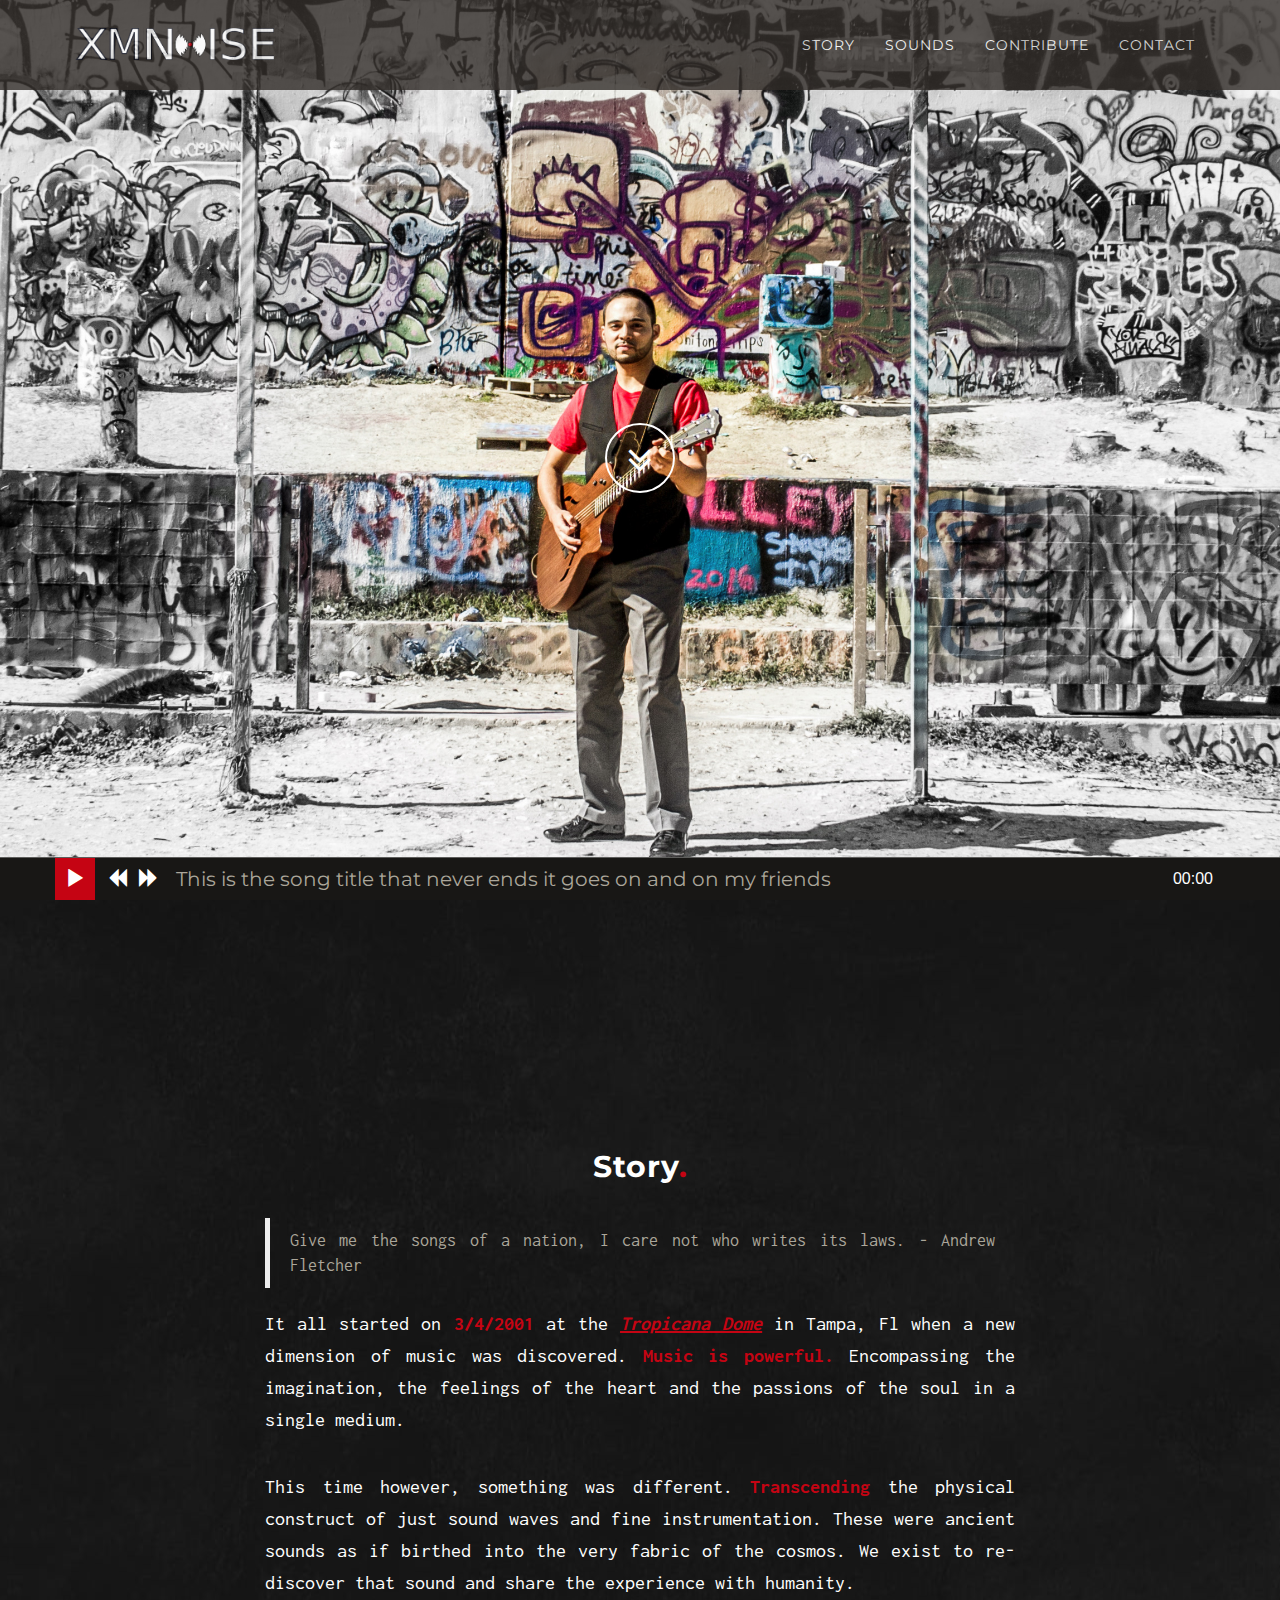
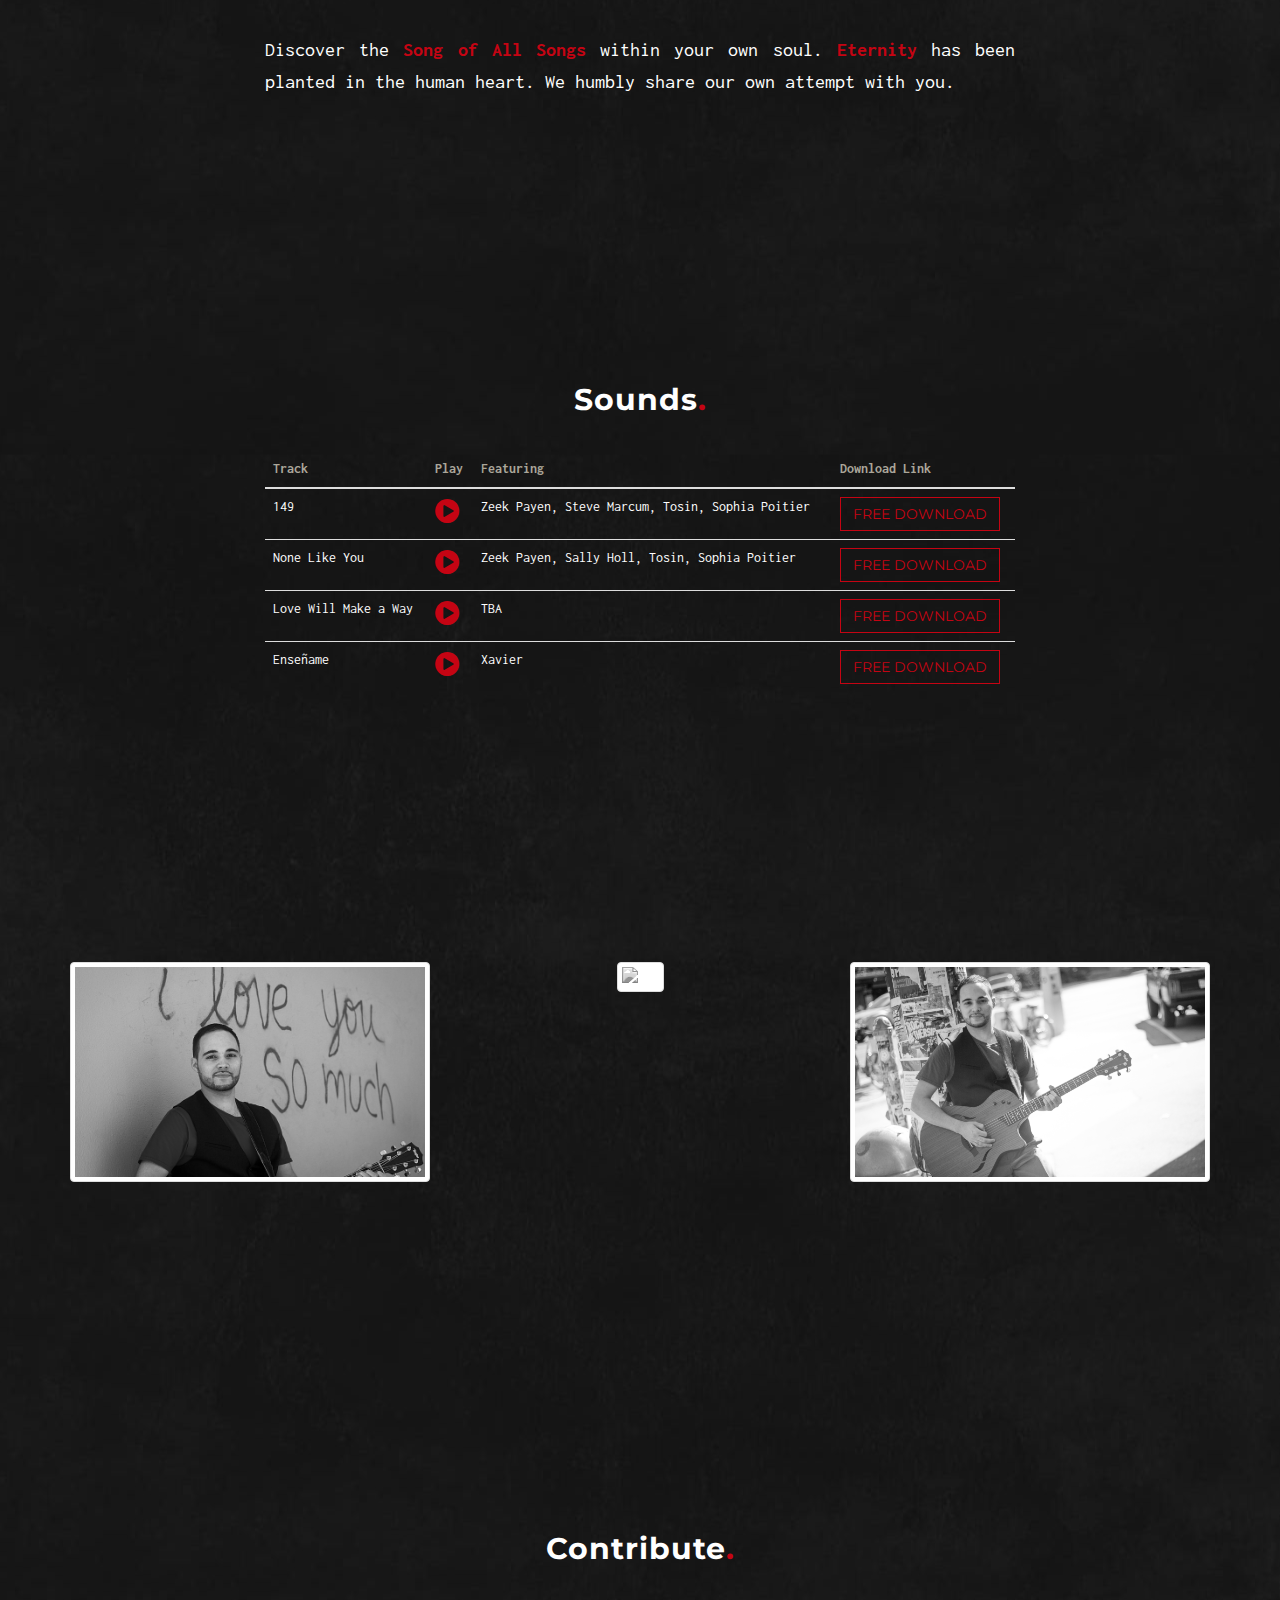
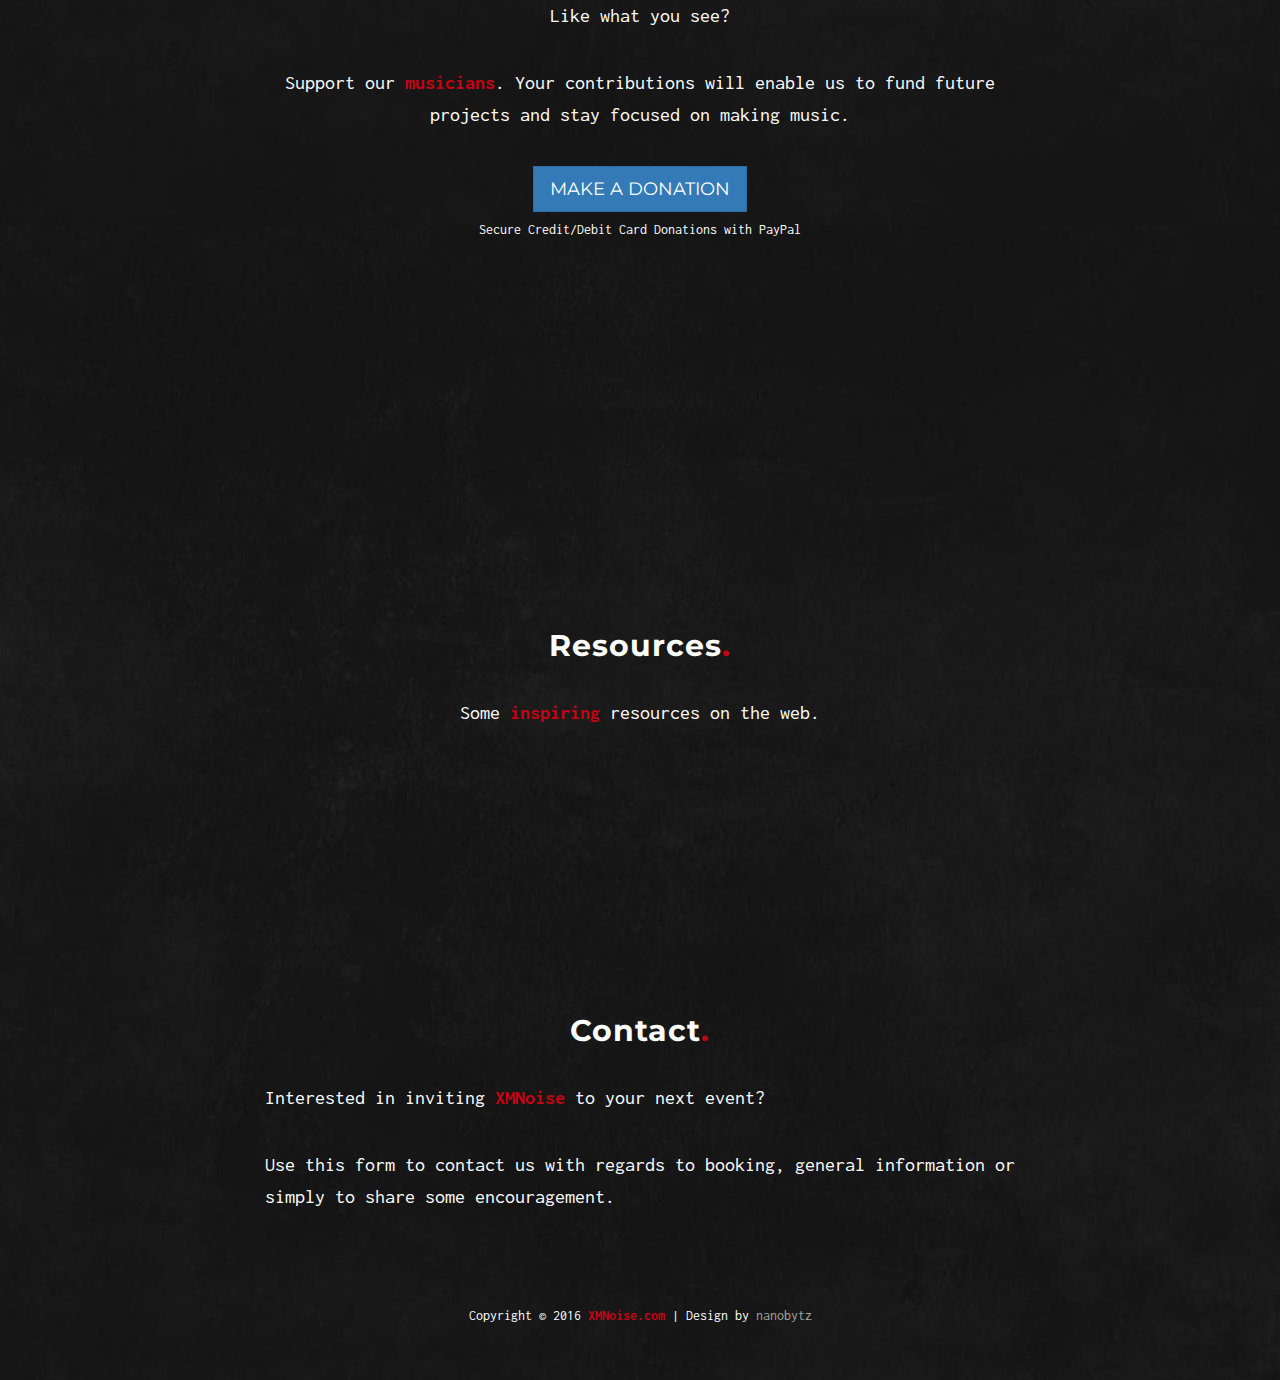
==== commit 5ccb76f2: "Adding Container for Wide Screens" ====
--- a/index.html
+++ b/index.html
@@ -105,28 +105,24 @@
         </header>
         <!-- Enter Player -->
         <section class="player-wrapper">
+        <div class="player-center">
             <div id="jquery_jplayer_1" class="jp-jplayer"></div>
             <div id="jp_container_1" class="jp-audio" role="application" aria-label="media player">
                 <div class="jp-type-playlist">
                     <div class="jp-gui jp-interface">
                         <div class="jp-controls">
-
-                                <a class="jp-play"><strong><span class="glyphicon glyphicon-play"></span></strong></a>
-                                <a class="jp-pause"><strong><span class="glyphicon glyphicon-pause"></span></strong></a>
-                                <a class="jp-previous"><span class="glyphicon glyphicon-backward"></span></a>
-
-                                <a class="jp-next"><span class="glyphicon glyphicon-forward"></span></a>
-    
+                            <a class="jp-play"><strong><span class="glyphicon glyphicon-play"></span></strong></a>
+                            <a class="jp-pause"><strong><span class="glyphicon glyphicon-pause"></span></strong></a>
+                            <a class="jp-previous"><span class="glyphicon glyphicon-backward"></span></a>
+                            <a class="jp-next"><span class="glyphicon glyphicon-forward"></span></a>
+                            
                         </div>
                         <div class="jp-progress">
-
-                                <a> <span class="track-title col-xs-1 text-left">This is the song title that never ends it goes on and on my friends</a></span>
+                            <a> <span class="track-title col-xs-1 text-left">This is the song title that never ends it goes on and on my friends</a></span>
                             <div class="jp-seek-bar">
-
                                 <div class="jp-play-bar">
                                 </div>
                             </div>
-
                             <div class="jp-current-time"></div>
                         </div>
                         <div class="jp-no-solution">
@@ -135,10 +131,9 @@
                         </div>
                     </div>
                 </div>
-            </div>
-            
+                </div>
+            </div>
         </section>
-
         <div class="bg_wrapper">
             <!-- Story Section -->
             <section id="story" class="container content-section text-justify">
--- a/css/grayscale.css
+++ b/css/grayscale.css
@@ -1 +1 @@
-body{width:100%;height:100%;font-family:Inconsolata,"Helvetica Neue",Helvetica,Arial,sans-serif;color:#fff;background-color:#000}html{width:100%;height:100%}h1,h2,h3,h4,h5,h6{margin:0 0 35px;font-family:Montserrat,"Helvetica Neue",Helvetica,Arial,sans-serif;font-weight:700;letter-spacing:1px}p{margin:0 0 25px;font-size:18px;line-height:1.5}@media (min-width:768px){p{margin:0 0 35px;font-size:20px;line-height:1.6}}a{color:#C50413;-webkit-transition:all .2s ease-in-out;-moz-transition:all .2s ease-in-out;transition:all .2s ease-in-out}a:focus,a:hover{text-decoration:none;color:#610209}strong{color:#C50413}small{font-size:70%}small a{color:#ABA69A}blockquote{color:#ABA69A}.table-hover>tbody>tr:hover{background-color:#ABA69A}table th{color:#ABA69A}.bg_wrapper{background:url(../img/bgtexture.jpg) center center #312C28}.light{font-weight:400}.navbar-custom{margin-bottom:0;border-bottom:1px solid rgba(255,255,255,.3);text-transform:uppercase;font-family:Montserrat,"Helvetica Neue",Helvetica,Arial,sans-serif;background:#312C28;opacity:.8;filter:alpha(opacity=80)}.navbar-custom .navbar-toggle{padding:4px 6px;font-size:16px;color:#fff}.navbar-custom .navbar-toggle:active,.navbar-custom .navbar-toggle:focus{outline:0}.navbar-custom .navbar-brand{padding:8px 15px;font-weight:700}.navbar-custom .navbar-brand:focus{outline:0}.navbar-custom a{color:#fff}.navbar-custom .nav li a{-webkit-transition:background .3s ease-in-out;-moz-transition:background .3s ease-in-out;transition:background .3s ease-in-out}.navbar-custom .nav li a:hover{color:rgba(255,255,255,.8);outline:0;background-color:transparent}.navbar-custom .nav li a:active,.navbar-custom .nav li a:focus{outline:0;background-color:transparent}.navbar-custom .nav li.active{outline:0}.navbar-custom .nav li.active a{background-color:rgba(255,255,255,.3)}.navbar-custom .nav li.active a:hover{color:#fff}@media (min-width:768px){.navbar-custom{padding:20px 0;border-bottom:none;letter-spacing:1px;background:#312C28;-webkit-transition:background .5s ease-in-out,padding .5s ease-in-out;-moz-transition:background .5s ease-in-out,padding .5s ease-in-out;transition:background .5s ease-in-out,padding .5s ease-in-out}.navbar-custom.top-nav-collapse{padding:0;background:#312C28;opacity:.9;filter:alpha(opacity=90);border-bottom:1px solid rgba(255,255,255,.3)}}.logo-responsive{max-width:40%;height:auto;display:block}@media (min-width:768px){.logo-responsive{max-width:80%}}.icon-scroll{color:#C50413}.intro{display:table;width:100%;height:auto;padding:100px 0;text-align:center;color:#fff;background:url(../img/XMWIDE.jpg) no-repeat bottom center scroll;background-color:#000;-webkit-background-size:cover;-moz-background-size:cover;background-size:cover;-o-background-size:cover}.intro .intro-body{display:table-cell;vertical-align:middle}.intro .intro-body .brand-heading{font-size:40px}.intro .intro-body .intro-text{font-size:18px;color:#312C28;opacity:.9;filter:alpha(opacity=90)}@media (min-width:768px){.intro{height:100%;padding:0}.intro .intro-body .brand-heading{font-size:100px}.intro .intro-body .intro-text{font-size:26px}}.btn-circle{width:70px;height:70px;margin-top:15px;padding:7px 16px;border:2px solid #fff;border-radius:100%!important;font-size:40px;color:#fff;background:0 0;-webkit-transition:background .3s ease-in-out;-moz-transition:background .3s ease-in-out;transition:background .3s ease-in-out}.btn-circle:focus,.btn-circle:hover{outline:0;color:#fff;background:rgba(255,255,255,.1)}.btn-circle i.animated{-webkit-transition-property:-webkit-transform;-webkit-transition-duration:1s;-moz-transition-property:-moz-transform;-moz-transition-duration:1s}.btn-circle:hover i.animated{-webkit-animation-name:pulse;-moz-animation-name:pulse;-webkit-animation-duration:1.5s;-moz-animation-duration:1.5s;-webkit-animation-iteration-count:infinite;-moz-animation-iteration-count:infinite;-webkit-animation-timing-function:linear;-moz-animation-timing-function:linear}@-webkit-keyframes pulse{0{-webkit-transform:scale(1);transform:scale(1)}50%{-webkit-transform:scale(1.2);transform:scale(1.2)}100%{-webkit-transform:scale(1);transform:scale(1)}}@-moz-keyframes pulse{0{-moz-transform:scale(1);transform:scale(1)}50%{-moz-transform:scale(1.2);transform:scale(1.2)}100%{-moz-transform:scale(1);transform:scale(1)}}.content-section{padding-top:100px}.download-section{width:100%;padding:50px 0;color:#fff;-webkit-background-size:cover;-moz-background-size:cover;background-size:cover;-o-background-size:cover}.thumbs img:hover{-webkit-filter:grayscale(0);-webkit-transition:.5s ease-in-out;-moz-filter:grayscale(0);-moz-transition:.5s ease-in-out;-o-filter:grayscale(0);-o-transition:.5s ease-in-out;filter:grayscale(0)}.thumbs img{-webkit-filter:grayscale(100%);-webkit-transition:.5s ease-in-out;-moz-filter:grayscale(100%);-moz-transition:.5s ease-in-out;-o-filter:grayscale(100%);-o-transition:.5s ease-in-out;filter:grayscale(100%)}@media (min-width:767px){.content-section{padding-top:250px}.download-section{padding:100px 0}#map{height:400px;margin-top:250px}}.btn{text-transform:uppercase;font-family:Montserrat,"Helvetica Neue",Helvetica,Arial,sans-serif;font-weight:400;-webkit-transition:all .3s ease-in-out;-moz-transition:all .3s ease-in-out;transition:all .3s ease-in-out;border-radius:0}.btn-default{border:1px solid #C50413;color:#C50413;background-color:transparent}.btn-default:focus,.btn-default:hover{border:1px solid #C50413;outline:0;color:#000;background-color:#C50413}ul.banner-social-buttons{margin-top:0}@media (max-width:1199px){ul.banner-social-buttons{margin-top:15px}}@media (max-width:767px){ul.banner-social-buttons li{display:block;margin-bottom:20px;padding:0}ul.banner-social-buttons li:last-child{margin-bottom:0}}footer{padding:50px 0}footer p{margin:0}::-moz-selection{text-shadow:none;background:#fcfcfc;background:rgba(255,255,255,.2)}::selection{text-shadow:none;background:#fcfcfc;background:rgba(255,255,255,.2)}img::selection{background:0 0}img::-moz-selection{background:0 0}body{webkit-tap-highlight-color:rgba(255,255,255,.2)}.player-wrapper{position:fixed;left:0;right:0;z-index:100000;bottom:0;background:#000;border-top:1px solid rgba(255,255,255,.3);background:#181715;color:#fff}.jp-progress .track-title{white-space:nowrap;width:100%;padding-right:60px;padding-left:1px;overflow:hidden;text-overflow:ellipsis;font-size:20px;color:#ABA69A;line-height:42px;vertical-align:middle;font-family:Montserrat,"Helvetica Neue",Helvetica,Arial,sans-serif}.jp-audio{position:relative;font-family:'Source Sans Pro',sans-serif;text-align:left;height:42px;-webkit-tap-highlight-color:transparent;-webkit-touch-callout:none;-webkit-user-select:none;-khtml-user-select:none;-moz-user-select:none;-ms-user-select:none;user-select:none;color:##181715;padding:0;border:0;font-size:0;line-height:0}.jp-audio .jp-controls{left:0;position:absolute;top:0;width:120px;height:100%}.jp-audio .jp-controls a{text-decoration:none;font-size:20px;padding-right:12px;line-height:42px;text-align:center;cursor:pointer;color:#fff}.jp-audio .jp-controls a:hover{color:#C50413}.jp-audio .jp-controls a:before{display:inline-block;font-family:flat-audio;font-style:normal;font-weight:400;text-decoration:none;font-variant:normal;text-transform:none;speak:none;width:42px;line-height:42px;text-align:center;opacity:1}.jp-audio .jp-progress{position:absolute;top:0;left:120px;right:0;height:100%}.jp-audio .jp-progress .jp-seek-bar{position:absolute;top:0;left:0;height:100%;cursor:pointer}.jp-audio .jp-progress .jp-seek-bar .jp-play-bar{position:absolute;top:0;left:0;width:0;height:100%;background-color:#C50413;opacity:.2;filter:alpha(opacity=20)}.jp-audio .jp-current-time{position:absolute;top:0;left:0;right:0;height:100%;padding:0 12px;font-size:16px;line-height:42px;text-align:right;pointer-events:none}.jp-audio .jp-no-solution{position:absolute;top:0;left:42px;right:0;height:42px;padding:8px 0;line-height:24px;font-size:16px;text-align:center;display:none;color:#fff;background-color:#000}.jp-current-time{color:#fff}.jp-controls strong{background-color:#C50413;color:#fff;padding:10px;cursor:pointer;text-align:center}+body{width:100%;height:100%;font-family:Inconsolata,"Helvetica Neue",Helvetica,Arial,sans-serif;color:#fff;background-color:#000}html{width:100%;height:100%}h1,h2,h3,h4,h5,h6{margin:0 0 35px;font-family:Montserrat,"Helvetica Neue",Helvetica,Arial,sans-serif;font-weight:700;letter-spacing:1px}p{margin:0 0 25px;font-size:18px;line-height:1.5}@media (min-width:768px){p{margin:0 0 35px;font-size:20px;line-height:1.6}}a{color:#C50413;-webkit-transition:all .2s ease-in-out;-moz-transition:all .2s ease-in-out;transition:all .2s ease-in-out}a:focus,a:hover{text-decoration:none;color:#610209}strong{color:#C50413}small{font-size:70%}small a{color:#ABA69A}blockquote{color:#ABA69A}.table-hover>tbody>tr:hover{background-color:#ABA69A}table th{color:#ABA69A}.bg_wrapper{background:url(../img/bgtexture.jpg) center center #312C28}.light{font-weight:400}.navbar-custom{margin-bottom:0;border-bottom:1px solid rgba(255,255,255,.3);text-transform:uppercase;font-family:Montserrat,"Helvetica Neue",Helvetica,Arial,sans-serif;background:#312C28;opacity:.8;filter:alpha(opacity=80)}.navbar-custom .navbar-toggle{padding:4px 6px;font-size:16px;color:#fff}.navbar-custom .navbar-toggle:active,.navbar-custom .navbar-toggle:focus{outline:0}.navbar-custom .navbar-brand{padding:8px 15px;font-weight:700}.navbar-custom .navbar-brand:focus{outline:0}.navbar-custom a{color:#fff}.navbar-custom .nav li a{-webkit-transition:background .3s ease-in-out;-moz-transition:background .3s ease-in-out;transition:background .3s ease-in-out}.navbar-custom .nav li a:hover{color:rgba(255,255,255,.8);outline:0;background-color:transparent}.navbar-custom .nav li a:active,.navbar-custom .nav li a:focus{outline:0;background-color:transparent}.navbar-custom .nav li.active{outline:0}.navbar-custom .nav li.active a{background-color:rgba(255,255,255,.3)}.navbar-custom .nav li.active a:hover{color:#fff}@media (min-width:768px){.navbar-custom{padding:20px 0;border-bottom:none;letter-spacing:1px;background:#312C28;-webkit-transition:background .5s ease-in-out,padding .5s ease-in-out;-moz-transition:background .5s ease-in-out,padding .5s ease-in-out;transition:background .5s ease-in-out,padding .5s ease-in-out}.navbar-custom.top-nav-collapse{padding:0;background:#312C28;opacity:.9;filter:alpha(opacity=90);border-bottom:1px solid rgba(255,255,255,.3)}}.logo-responsive{max-width:40%;height:auto;display:block}@media (min-width:768px){.logo-responsive{max-width:80%}}.icon-scroll{color:#C50413}.intro{display:table;width:100%;height:auto;padding:100px 0;text-align:center;color:#fff;background:url(../img/XMWIDE.jpg) no-repeat bottom center scroll;background-color:#000;-webkit-background-size:cover;-moz-background-size:cover;background-size:cover;-o-background-size:cover}.intro .intro-body{display:table-cell;vertical-align:middle}.intro .intro-body .brand-heading{font-size:40px}.intro .intro-body .intro-text{font-size:18px;color:#312C28;opacity:.9;filter:alpha(opacity=90)}@media (min-width:768px){.intro{height:100%;padding:0}.intro .intro-body .brand-heading{font-size:100px}.intro .intro-body .intro-text{font-size:26px}}.btn-circle{width:70px;height:70px;margin-top:15px;padding:7px 16px;border:2px solid #fff;border-radius:100%!important;font-size:40px;color:#fff;background:0 0;-webkit-transition:background .3s ease-in-out;-moz-transition:background .3s ease-in-out;transition:background .3s ease-in-out}.btn-circle:focus,.btn-circle:hover{outline:0;color:#fff;background:rgba(255,255,255,.1)}.btn-circle i.animated{-webkit-transition-property:-webkit-transform;-webkit-transition-duration:1s;-moz-transition-property:-moz-transform;-moz-transition-duration:1s}.btn-circle:hover i.animated{-webkit-animation-name:pulse;-moz-animation-name:pulse;-webkit-animation-duration:1.5s;-moz-animation-duration:1.5s;-webkit-animation-iteration-count:infinite;-moz-animation-iteration-count:infinite;-webkit-animation-timing-function:linear;-moz-animation-timing-function:linear}@-webkit-keyframes pulse{0{-webkit-transform:scale(1);transform:scale(1)}50%{-webkit-transform:scale(1.2);transform:scale(1.2)}100%{-webkit-transform:scale(1);transform:scale(1)}}@-moz-keyframes pulse{0{-moz-transform:scale(1);transform:scale(1)}50%{-moz-transform:scale(1.2);transform:scale(1.2)}100%{-moz-transform:scale(1);transform:scale(1)}}.content-section{padding-top:100px}.download-section{width:100%;padding:50px 0;color:#fff;-webkit-background-size:cover;-moz-background-size:cover;background-size:cover;-o-background-size:cover}.thumbs img:hover{-webkit-filter:grayscale(0);-webkit-transition:.5s ease-in-out;-moz-filter:grayscale(0);-moz-transition:.5s ease-in-out;-o-filter:grayscale(0);-o-transition:.5s ease-in-out;filter:grayscale(0)}.thumbs img{-webkit-filter:grayscale(100%);-webkit-transition:.5s ease-in-out;-moz-filter:grayscale(100%);-moz-transition:.5s ease-in-out;-o-filter:grayscale(100%);-o-transition:.5s ease-in-out;filter:grayscale(100%)}@media (min-width:767px){.content-section{padding-top:250px}.download-section{padding:100px 0}#map{height:400px;margin-top:250px}}.btn{text-transform:uppercase;font-family:Montserrat,"Helvetica Neue",Helvetica,Arial,sans-serif;font-weight:400;-webkit-transition:all .3s ease-in-out;-moz-transition:all .3s ease-in-out;transition:all .3s ease-in-out;border-radius:0}.btn-default{border:1px solid #C50413;color:#C50413;background-color:transparent}.btn-default:focus,.btn-default:hover{border:1px solid #C50413;outline:0;color:#000;background-color:#C50413}ul.banner-social-buttons{margin-top:0}@media (max-width:1199px){ul.banner-social-buttons{margin-top:15px}}@media (max-width:767px){ul.banner-social-buttons li{display:block;margin-bottom:20px;padding:0}ul.banner-social-buttons li:last-child{margin-bottom:0}}footer{padding:50px 0}footer p{margin:0}::-moz-selection{text-shadow:none;background:#fcfcfc;background:rgba(255,255,255,.2)}::selection{text-shadow:none;background:#fcfcfc;background:rgba(255,255,255,.2)}img::selection{background:0 0}img::-moz-selection{background:0 0}body{webkit-tap-highlight-color:rgba(255,255,255,.2)}.player-wrapper{position:fixed;left:0;right:0;z-index:100000;bottom:0;background:#000;border-top:1px solid rgba(255,255,255,.3);background:#181715;color:#fff}@media only screen and (min-width:1200px){.player-wrapper .player-center{margin:0 auto;width:1170px}}.jp-progress .track-title{white-space:nowrap;width:100%;padding-right:60px;padding-left:1px;overflow:hidden;text-overflow:ellipsis;font-size:20px;color:#ABA69A;line-height:42px;vertical-align:middle;font-family:Montserrat,"Helvetica Neue",Helvetica,Arial,sans-serif}.jp-audio{position:relative;font-family:'Source Sans Pro',sans-serif;text-align:left;height:42px;-webkit-tap-highlight-color:transparent;-webkit-touch-callout:none;-webkit-user-select:none;-khtml-user-select:none;-moz-user-select:none;-ms-user-select:none;user-select:none;color:##181715;padding:0;border:0;font-size:0;line-height:0}.jp-audio .jp-controls{left:0;position:absolute;top:0;width:120px;height:100%}.jp-audio .jp-controls a{text-decoration:none;font-size:20px;padding-right:12px;line-height:42px;text-align:center;cursor:pointer;color:#fff}.jp-audio .jp-controls a:hover{color:#C50413}.jp-audio .jp-controls a:before{display:inline-block;font-family:flat-audio;font-style:normal;font-weight:400;text-decoration:none;font-variant:normal;text-transform:none;speak:none;width:42px;line-height:42px;text-align:center;opacity:1}.jp-audio .jp-progress{position:absolute;top:0;left:120px;right:0;height:100%}.jp-audio .jp-progress .jp-seek-bar{position:absolute;top:0;left:0;height:100%;cursor:pointer}.jp-audio .jp-progress .jp-seek-bar .jp-play-bar{position:absolute;top:0;left:0;width:0;height:100%;background-color:#ABA69A;opacity:.2;filter:alpha(opacity=20)}.jp-audio .jp-current-time{position:absolute;top:0;left:0;right:0;height:100%;padding:0 12px;font-size:16px;line-height:42px;text-align:right;pointer-events:none}.jp-audio .jp-no-solution{position:absolute;top:0;left:42px;right:0;height:42px;padding:8px 0;line-height:24px;font-size:16px;text-align:center;display:none;color:#fff;background-color:#000}.jp-current-time{color:#fff}.jp-controls strong{background-color:#C50413;color:#fff;padding:10px;cursor:pointer;text-align:center}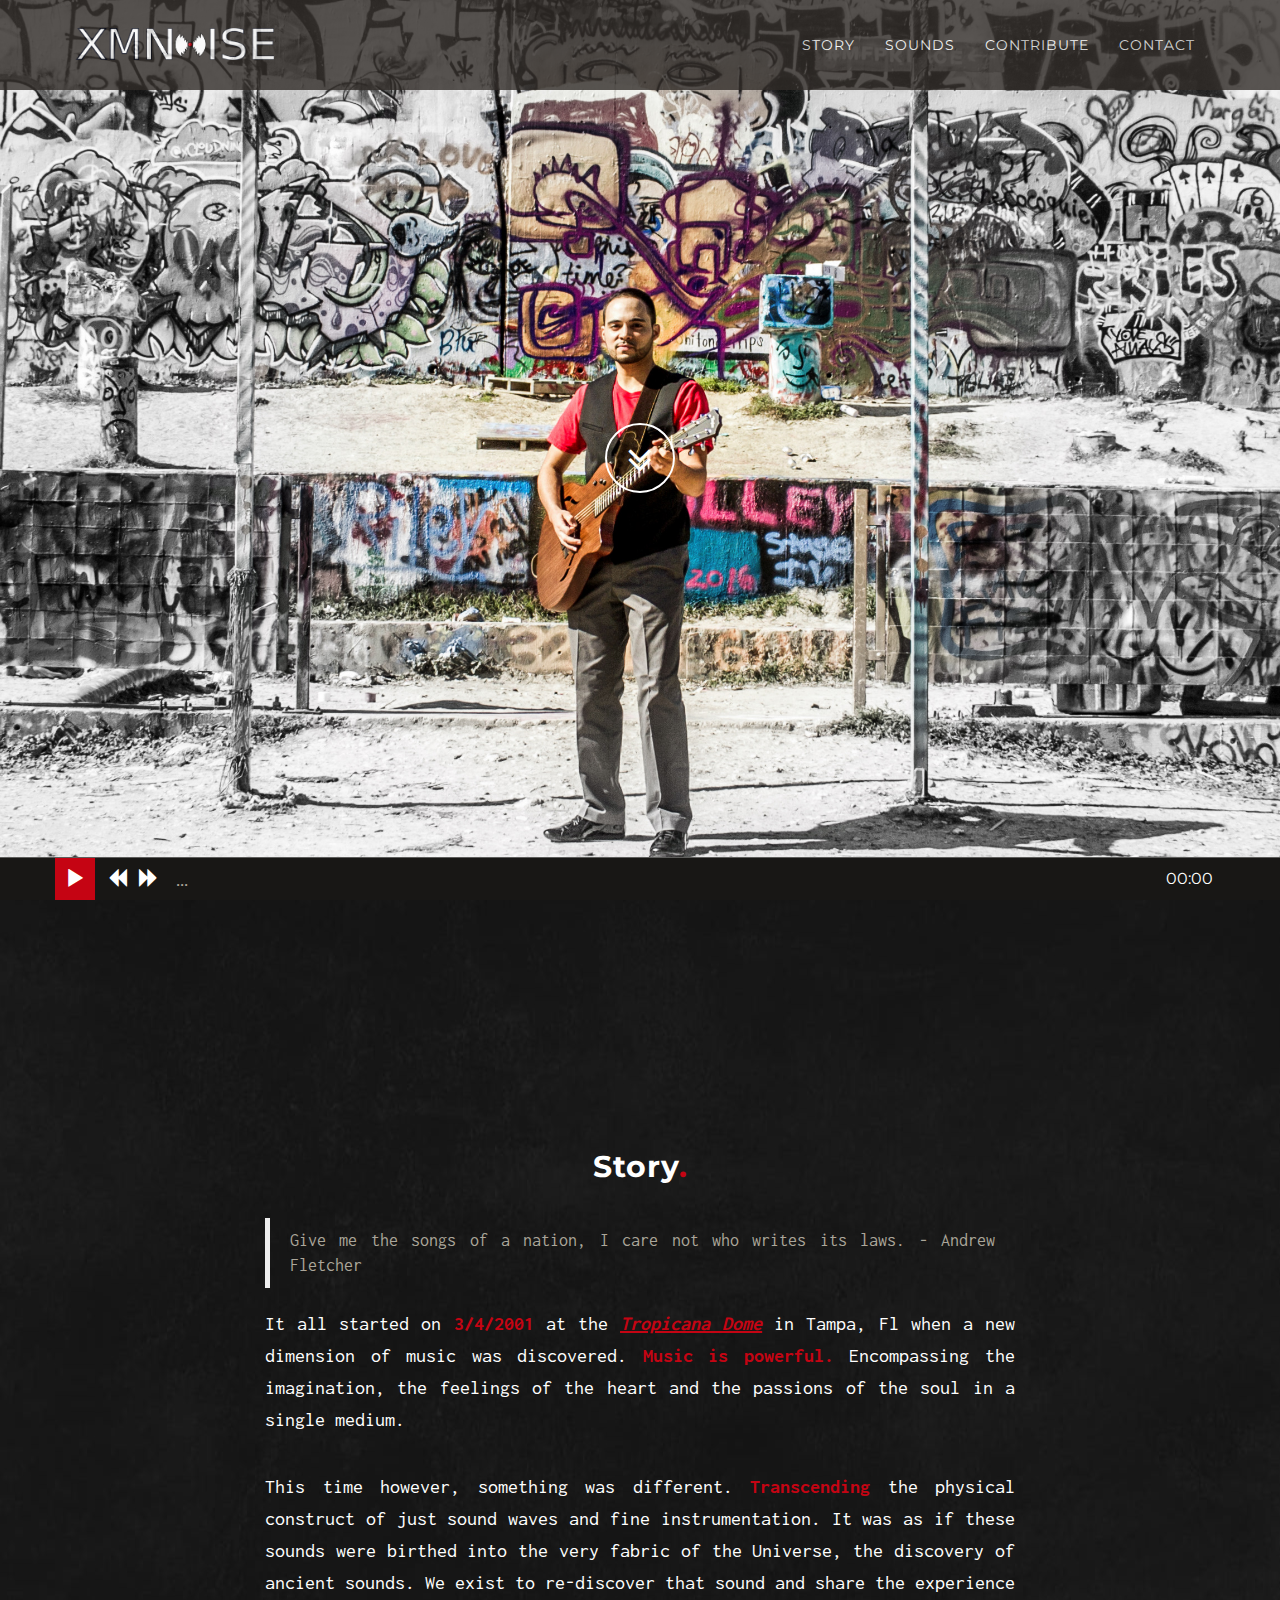
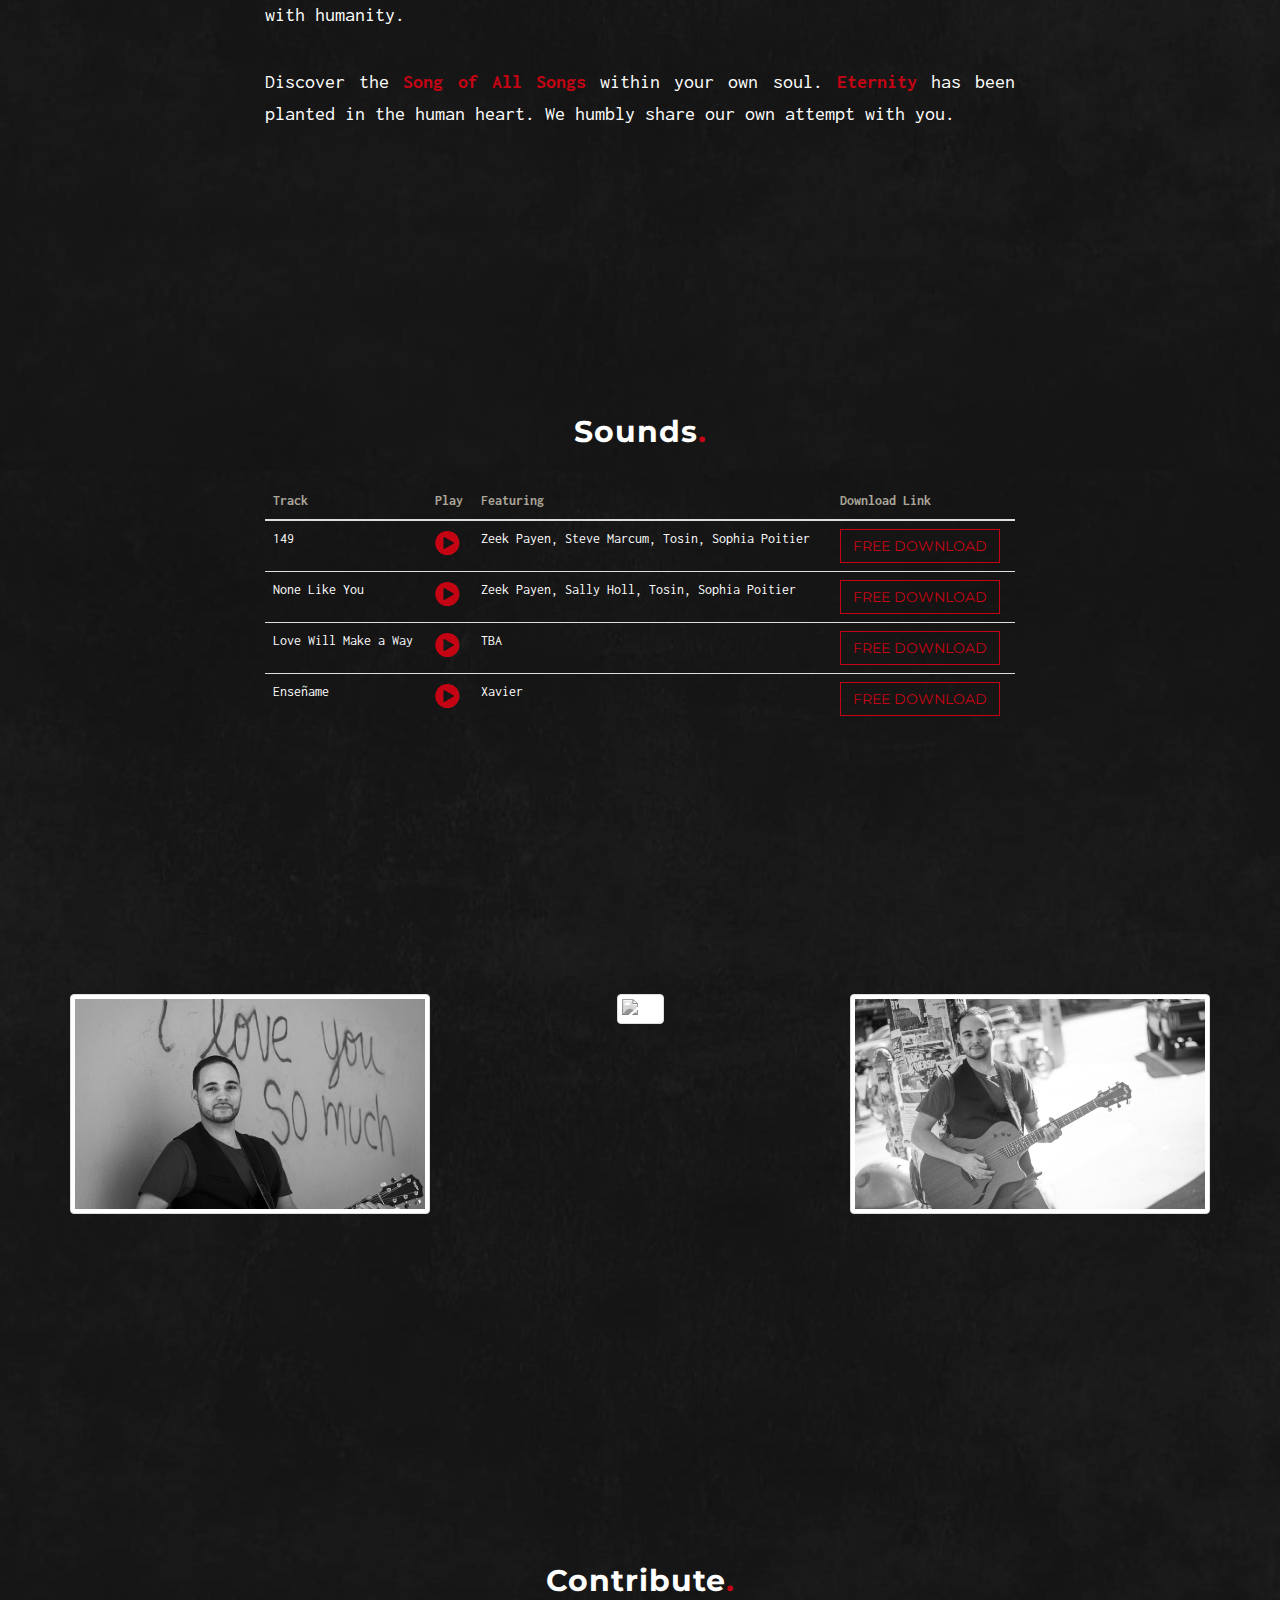
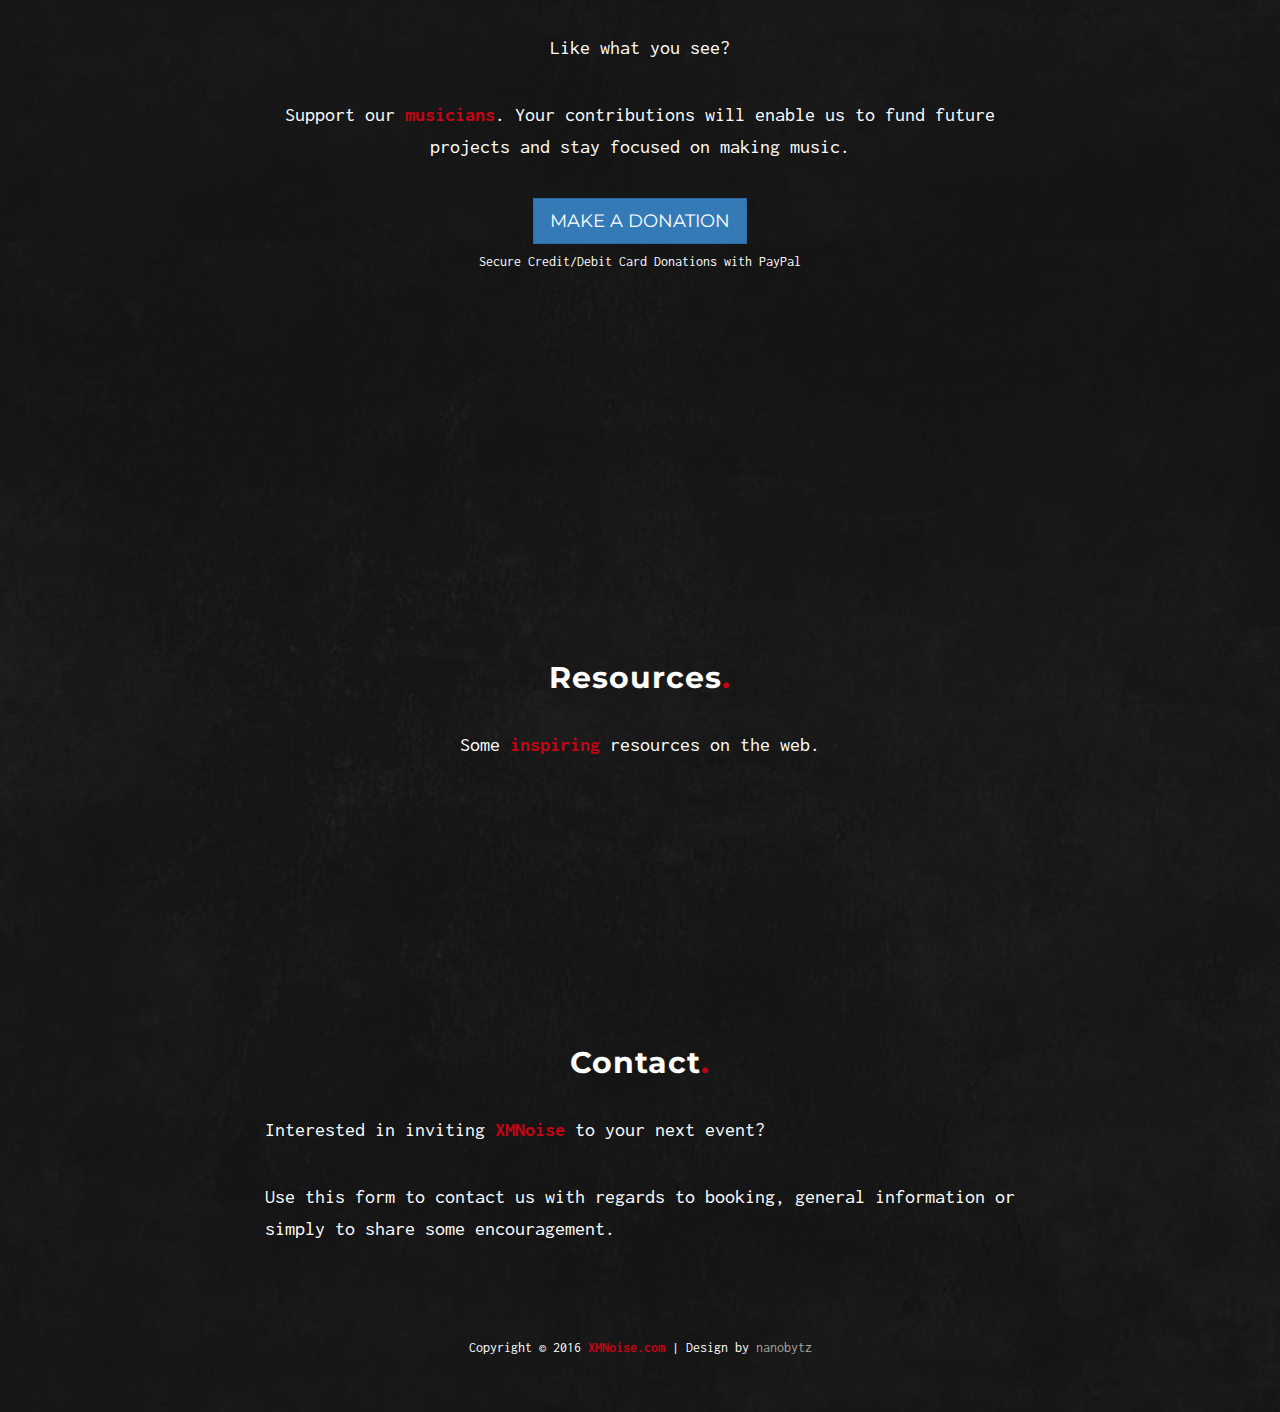
==== commit c01a433f: "with Player" ====
--- a/index.html
+++ b/index.html
@@ -105,32 +105,32 @@
         </header>
         <!-- Enter Player -->
         <section class="player-wrapper">
-        <div class="player-center">
-            <div id="jquery_jplayer_1" class="jp-jplayer"></div>
-            <div id="jp_container_1" class="jp-audio" role="application" aria-label="media player">
-                <div class="jp-type-playlist">
-                    <div class="jp-gui jp-interface">
-                        <div class="jp-controls">
-                            <a class="jp-play"><strong><span class="glyphicon glyphicon-play"></span></strong></a>
-                            <a class="jp-pause"><strong><span class="glyphicon glyphicon-pause"></span></strong></a>
-                            <a class="jp-previous"><span class="glyphicon glyphicon-backward"></span></a>
-                            <a class="jp-next"><span class="glyphicon glyphicon-forward"></span></a>
-                            
-                        </div>
-                        <div class="jp-progress">
-                            <a> <span class="track-title col-xs-1 text-left">This is the song title that never ends it goes on and on my friends</a></span>
-                            <div class="jp-seek-bar">
-                                <div class="jp-play-bar">
+            <div class="player-center">
+                <div id="jquery_jplayer_1" class="jp-jplayer"></div>
+                <div id="jp_container_1" class="jp-audio" role="application" aria-label="media player">
+                    <div class="jp-type-playlist">
+                        <div class="jp-gui jp-interface">
+                            <div class="jp-controls">
+                                <a class="jp-play"><strong><span class="glyphicon glyphicon-play"></span></strong></a>
+                                <a class="jp-pause"><strong><span class="glyphicon glyphicon-pause"></span></strong></a>
+                                <a class="jp-previous"><span class="glyphicon glyphicon-backward"></span></a>
+                                <a class="jp-next"><span class="glyphicon glyphicon-forward"></span></a>
+                                
+                            </div>
+                            <div class="jp-progress">
+                                <a> <span class="track-title col-xs-1 text-left">...</a></span>
+                                <div class="jp-seek-bar">
+                                    <div class="jp-play-bar">
+                                    </div>
                                 </div>
+                                <div class="jp-current-time"></div>
                             </div>
-                            <div class="jp-current-time"></div>
-                        </div>
-                        <div class="jp-no-solution">
-                            Media Player Error<br>
-                            Update your browser or Flash plugin
+                            <div class="jp-no-solution">
+                                Media Player Error<br>
+                                Update your browser or Flash plugin
+                            </div>
                         </div>
                     </div>
-                </div>
                 </div>
             </div>
         </section>
@@ -146,7 +146,8 @@
                     the feelings of the heart and the passions of the soul in a single medium.
                 </p>
                 <p>This time however, something was different.
-                    <strong>Transcending</strong> the physical construct of just sound waves and fine instrumentation. These were ancient sounds as if birthed into the very fabric of the cosmos.
+                    <strong>Transcending</strong> the physical construct of just sound waves and fine instrumentation. It was as if these sounds were birthed into
+                    the very fabric of the Universe, the discovery of ancient sounds.
                 We exist to re-discover that sound and share the experience with humanity. </p>
                 <p>Discover the <strong>Song of All Songs</strong> within your own soul. <strong>Eternity</strong> has been planted in the human heart. We humbly share our own attempt with you.</p>
             </div>
@@ -282,14 +283,42 @@
 //<![CDATA[
 $(document).ready(function(){
 var cssSelector = { jPlayer: "#jquery_jplayer_1", cssSelectorAncestor: "#jp_container_1" };
-var options = { swfPath: "js/jplayer", supplied: "oga, mp3", wmode: "window", useStateClassSkin: true, autoBlur: false, smoothPlayBar: true, keyEnabled: true } ;
+var options = { swfPath: "js/jplayer", supplied: "oga, mp3", wmode: "window", useStateClassSkin: true, autoBlur: false, smoothPlayBar: true, keyEnabled: true   } ;
 var playlist = []; // Empty playlist
 var myPlaylist;
+
 $.getJSON('../js/jplayer/playlist.json', function (data) {
-playlist = data;
-}).done(function() {
-var myPlaylist = new jPlayerPlaylist(cssSelector, playlist, options);
-})
+        playlist = data;
+        // $("#jp_container_1 .track-title").html([playlist[0].title]);
+    }).done(function() {
+        var myPlaylist = new jPlayerPlaylist(cssSelector, playlist, options);
+
+
+$("#jquery_jplayer_1").bind($.jPlayer.event.play, function (event) {
+    var current = myPlaylist.current,
+        playlist = myPlaylist.playlist;
+        
+        myPlaylist.add({
+  title:"Tempered Song",
+  artist:"Miaow",
+  mp3:"http://www.jplayer.org/audio/mp3/Miaow-01-Tempered-song.mp3",
+  oga:"http://www.jplayer.org/audio/ogg/Miaow-01-Tempered-song.ogg"
+});
+
+
+        $("#jp_container_1 .track-title").html([playlist[myPlaylist.current].title])
+
+});
+
+
+
+
+
+    })
+
+
+
+    console.log('Hi');
 });
 //]]>
 </script>
--- a/css/grayscale.css
+++ b/css/grayscale.css
@@ -1 +1 @@
-body{width:100%;height:100%;font-family:Inconsolata,"Helvetica Neue",Helvetica,Arial,sans-serif;color:#fff;background-color:#000}html{width:100%;height:100%}h1,h2,h3,h4,h5,h6{margin:0 0 35px;font-family:Montserrat,"Helvetica Neue",Helvetica,Arial,sans-serif;font-weight:700;letter-spacing:1px}p{margin:0 0 25px;font-size:18px;line-height:1.5}@media (min-width:768px){p{margin:0 0 35px;font-size:20px;line-height:1.6}}a{color:#C50413;-webkit-transition:all .2s ease-in-out;-moz-transition:all .2s ease-in-out;transition:all .2s ease-in-out}a:focus,a:hover{text-decoration:none;color:#610209}strong{color:#C50413}small{font-size:70%}small a{color:#ABA69A}blockquote{color:#ABA69A}.table-hover>tbody>tr:hover{background-color:#ABA69A}table th{color:#ABA69A}.bg_wrapper{background:url(../img/bgtexture.jpg) center center #312C28}.light{font-weight:400}.navbar-custom{margin-bottom:0;border-bottom:1px solid rgba(255,255,255,.3);text-transform:uppercase;font-family:Montserrat,"Helvetica Neue",Helvetica,Arial,sans-serif;background:#312C28;opacity:.8;filter:alpha(opacity=80)}.navbar-custom .navbar-toggle{padding:4px 6px;font-size:16px;color:#fff}.navbar-custom .navbar-toggle:active,.navbar-custom .navbar-toggle:focus{outline:0}.navbar-custom .navbar-brand{padding:8px 15px;font-weight:700}.navbar-custom .navbar-brand:focus{outline:0}.navbar-custom a{color:#fff}.navbar-custom .nav li a{-webkit-transition:background .3s ease-in-out;-moz-transition:background .3s ease-in-out;transition:background .3s ease-in-out}.navbar-custom .nav li a:hover{color:rgba(255,255,255,.8);outline:0;background-color:transparent}.navbar-custom .nav li a:active,.navbar-custom .nav li a:focus{outline:0;background-color:transparent}.navbar-custom .nav li.active{outline:0}.navbar-custom .nav li.active a{background-color:rgba(255,255,255,.3)}.navbar-custom .nav li.active a:hover{color:#fff}@media (min-width:768px){.navbar-custom{padding:20px 0;border-bottom:none;letter-spacing:1px;background:#312C28;-webkit-transition:background .5s ease-in-out,padding .5s ease-in-out;-moz-transition:background .5s ease-in-out,padding .5s ease-in-out;transition:background .5s ease-in-out,padding .5s ease-in-out}.navbar-custom.top-nav-collapse{padding:0;background:#312C28;opacity:.9;filter:alpha(opacity=90);border-bottom:1px solid rgba(255,255,255,.3)}}.logo-responsive{max-width:40%;height:auto;display:block}@media (min-width:768px){.logo-responsive{max-width:80%}}.icon-scroll{color:#C50413}.intro{display:table;width:100%;height:auto;padding:100px 0;text-align:center;color:#fff;background:url(../img/XMWIDE.jpg) no-repeat bottom center scroll;background-color:#000;-webkit-background-size:cover;-moz-background-size:cover;background-size:cover;-o-background-size:cover}.intro .intro-body{display:table-cell;vertical-align:middle}.intro .intro-body .brand-heading{font-size:40px}.intro .intro-body .intro-text{font-size:18px;color:#312C28;opacity:.9;filter:alpha(opacity=90)}@media (min-width:768px){.intro{height:100%;padding:0}.intro .intro-body .brand-heading{font-size:100px}.intro .intro-body .intro-text{font-size:26px}}.btn-circle{width:70px;height:70px;margin-top:15px;padding:7px 16px;border:2px solid #fff;border-radius:100%!important;font-size:40px;color:#fff;background:0 0;-webkit-transition:background .3s ease-in-out;-moz-transition:background .3s ease-in-out;transition:background .3s ease-in-out}.btn-circle:focus,.btn-circle:hover{outline:0;color:#fff;background:rgba(255,255,255,.1)}.btn-circle i.animated{-webkit-transition-property:-webkit-transform;-webkit-transition-duration:1s;-moz-transition-property:-moz-transform;-moz-transition-duration:1s}.btn-circle:hover i.animated{-webkit-animation-name:pulse;-moz-animation-name:pulse;-webkit-animation-duration:1.5s;-moz-animation-duration:1.5s;-webkit-animation-iteration-count:infinite;-moz-animation-iteration-count:infinite;-webkit-animation-timing-function:linear;-moz-animation-timing-function:linear}@-webkit-keyframes pulse{0{-webkit-transform:scale(1);transform:scale(1)}50%{-webkit-transform:scale(1.2);transform:scale(1.2)}100%{-webkit-transform:scale(1);transform:scale(1)}}@-moz-keyframes pulse{0{-moz-transform:scale(1);transform:scale(1)}50%{-moz-transform:scale(1.2);transform:scale(1.2)}100%{-moz-transform:scale(1);transform:scale(1)}}.content-section{padding-top:100px}.download-section{width:100%;padding:50px 0;color:#fff;-webkit-background-size:cover;-moz-background-size:cover;background-size:cover;-o-background-size:cover}.thumbs img:hover{-webkit-filter:grayscale(0);-webkit-transition:.5s ease-in-out;-moz-filter:grayscale(0);-moz-transition:.5s ease-in-out;-o-filter:grayscale(0);-o-transition:.5s ease-in-out;filter:grayscale(0)}.thumbs img{-webkit-filter:grayscale(100%);-webkit-transition:.5s ease-in-out;-moz-filter:grayscale(100%);-moz-transition:.5s ease-in-out;-o-filter:grayscale(100%);-o-transition:.5s ease-in-out;filter:grayscale(100%)}@media (min-width:767px){.content-section{padding-top:250px}.download-section{padding:100px 0}#map{height:400px;margin-top:250px}}.btn{text-transform:uppercase;font-family:Montserrat,"Helvetica Neue",Helvetica,Arial,sans-serif;font-weight:400;-webkit-transition:all .3s ease-in-out;-moz-transition:all .3s ease-in-out;transition:all .3s ease-in-out;border-radius:0}.btn-default{border:1px solid #C50413;color:#C50413;background-color:transparent}.btn-default:focus,.btn-default:hover{border:1px solid #C50413;outline:0;color:#000;background-color:#C50413}ul.banner-social-buttons{margin-top:0}@media (max-width:1199px){ul.banner-social-buttons{margin-top:15px}}@media (max-width:767px){ul.banner-social-buttons li{display:block;margin-bottom:20px;padding:0}ul.banner-social-buttons li:last-child{margin-bottom:0}}footer{padding:50px 0}footer p{margin:0}::-moz-selection{text-shadow:none;background:#fcfcfc;background:rgba(255,255,255,.2)}::selection{text-shadow:none;background:#fcfcfc;background:rgba(255,255,255,.2)}img::selection{background:0 0}img::-moz-selection{background:0 0}body{webkit-tap-highlight-color:rgba(255,255,255,.2)}.player-wrapper{position:fixed;left:0;right:0;z-index:100000;bottom:0;background:#000;border-top:1px solid rgba(255,255,255,.3);background:#181715;color:#fff}@media only screen and (min-width:1200px){.player-wrapper .player-center{margin:0 auto;width:1170px}}.jp-progress .track-title{white-space:nowrap;width:100%;padding-right:60px;padding-left:1px;overflow:hidden;text-overflow:ellipsis;font-size:20px;color:#ABA69A;line-height:42px;vertical-align:middle;font-family:Montserrat,"Helvetica Neue",Helvetica,Arial,sans-serif}.jp-audio{position:relative;font-family:'Source Sans Pro',sans-serif;text-align:left;height:42px;-webkit-tap-highlight-color:transparent;-webkit-touch-callout:none;-webkit-user-select:none;-khtml-user-select:none;-moz-user-select:none;-ms-user-select:none;user-select:none;color:##181715;padding:0;border:0;font-size:0;line-height:0}.jp-audio .jp-controls{left:0;position:absolute;top:0;width:120px;height:100%}.jp-audio .jp-controls a{text-decoration:none;font-size:20px;padding-right:12px;line-height:42px;text-align:center;cursor:pointer;color:#fff}.jp-audio .jp-controls a:hover{color:#C50413}.jp-audio .jp-controls a:before{display:inline-block;font-family:flat-audio;font-style:normal;font-weight:400;text-decoration:none;font-variant:normal;text-transform:none;speak:none;width:42px;line-height:42px;text-align:center;opacity:1}.jp-audio .jp-progress{position:absolute;top:0;left:120px;right:0;height:100%}.jp-audio .jp-progress .jp-seek-bar{position:absolute;top:0;left:0;height:100%;cursor:pointer}.jp-audio .jp-progress .jp-seek-bar .jp-play-bar{position:absolute;top:0;left:0;width:0;height:100%;background-color:#ABA69A;opacity:.2;filter:alpha(opacity=20)}.jp-audio .jp-current-time{position:absolute;top:0;left:0;right:0;height:100%;padding:0 12px;font-size:16px;line-height:42px;text-align:right;pointer-events:none}.jp-audio .jp-no-solution{position:absolute;top:0;left:42px;right:0;height:42px;padding:8px 0;line-height:24px;font-size:16px;text-align:center;display:none;color:#fff;background-color:#000}.jp-current-time{color:#fff}.jp-controls strong{background-color:#C50413;color:#fff;padding:10px;cursor:pointer;text-align:center}+body{width:100%;height:100%;font-family:Inconsolata,"Helvetica Neue",Helvetica,Arial,sans-serif;color:#fff;background-color:#000}html{width:100%;height:100%}h1,h2,h3,h4,h5,h6{margin:0 0 35px;font-family:Montserrat,"Helvetica Neue",Helvetica,Arial,sans-serif;font-weight:700;letter-spacing:1px}p{margin:0 0 25px;font-size:18px;line-height:1.5}@media (min-width:768px){p{margin:0 0 35px;font-size:20px;line-height:1.6}}a{color:#C50413;-webkit-transition:all .2s ease-in-out;-moz-transition:all .2s ease-in-out;transition:all .2s ease-in-out}a:focus,a:hover{text-decoration:none;color:#610209}strong{color:#C50413}small{font-size:70%}small a{color:#ABA69A}blockquote{color:#ABA69A}.table-hover>tbody>tr:hover{background-color:#ABA69A}table th{color:#ABA69A}.bg_wrapper{background:url(../img/bgtexture.jpg) center center #312C28}.light{font-weight:400}.navbar-custom{margin-bottom:0;border-bottom:1px solid rgba(255,255,255,.3);text-transform:uppercase;font-family:Montserrat,"Helvetica Neue",Helvetica,Arial,sans-serif;background:#312C28;opacity:.8;filter:alpha(opacity=80)}.navbar-custom .navbar-toggle{padding:4px 6px;font-size:16px;color:#fff}.navbar-custom .navbar-toggle:active,.navbar-custom .navbar-toggle:focus{outline:0}.navbar-custom .navbar-brand{padding:8px 15px;font-weight:700}.navbar-custom .navbar-brand:focus{outline:0}.navbar-custom a{color:#fff}.navbar-custom .nav li a{-webkit-transition:background .3s ease-in-out;-moz-transition:background .3s ease-in-out;transition:background .3s ease-in-out}.navbar-custom .nav li a:hover{color:rgba(255,255,255,.8);outline:0;background-color:transparent}.navbar-custom .nav li a:active,.navbar-custom .nav li a:focus{outline:0;background-color:transparent}.navbar-custom .nav li.active{outline:0}.navbar-custom .nav li.active a{background-color:rgba(255,255,255,.3)}.navbar-custom .nav li.active a:hover{color:#fff}@media (min-width:768px){.navbar-custom{padding:20px 0;border-bottom:none;letter-spacing:1px;background:#312C28;-webkit-transition:background .5s ease-in-out,padding .5s ease-in-out;-moz-transition:background .5s ease-in-out,padding .5s ease-in-out;transition:background .5s ease-in-out,padding .5s ease-in-out}.navbar-custom.top-nav-collapse{padding:0;background:#312C28;opacity:.9;filter:alpha(opacity=90);border-bottom:1px solid rgba(255,255,255,.3)}}.logo-responsive{max-width:40%;height:auto;display:block}@media (min-width:768px){.logo-responsive{max-width:80%}}.icon-scroll{color:#C50413}.intro{display:table;width:100%;height:auto;padding:100px 0;text-align:center;color:#fff;background:url(../img/XMWIDE.jpg) no-repeat bottom center scroll;background-color:#000;-webkit-background-size:cover;-moz-background-size:cover;background-size:cover;-o-background-size:cover}.intro .intro-body{display:table-cell;vertical-align:middle}.intro .intro-body .brand-heading{font-size:40px}.intro .intro-body .intro-text{font-size:18px;color:#312C28;opacity:.9;filter:alpha(opacity=90)}@media (min-width:768px){.intro{height:100%;padding:0}.intro .intro-body .brand-heading{font-size:100px}.intro .intro-body .intro-text{font-size:26px}}.btn-circle{width:70px;height:70px;margin-top:15px;padding:7px 16px;border:2px solid #fff;border-radius:100%!important;font-size:40px;color:#fff;background:0 0;-webkit-transition:background .3s ease-in-out;-moz-transition:background .3s ease-in-out;transition:background .3s ease-in-out}.btn-circle:focus,.btn-circle:hover{outline:0;color:#fff;background:rgba(255,255,255,.1)}.btn-circle i.animated{-webkit-transition-property:-webkit-transform;-webkit-transition-duration:1s;-moz-transition-property:-moz-transform;-moz-transition-duration:1s}.btn-circle:hover i.animated{-webkit-animation-name:pulse;-moz-animation-name:pulse;-webkit-animation-duration:1.5s;-moz-animation-duration:1.5s;-webkit-animation-iteration-count:infinite;-moz-animation-iteration-count:infinite;-webkit-animation-timing-function:linear;-moz-animation-timing-function:linear}@-webkit-keyframes pulse{0{-webkit-transform:scale(1);transform:scale(1)}50%{-webkit-transform:scale(1.2);transform:scale(1.2)}100%{-webkit-transform:scale(1);transform:scale(1)}}@-moz-keyframes pulse{0{-moz-transform:scale(1);transform:scale(1)}50%{-moz-transform:scale(1.2);transform:scale(1.2)}100%{-moz-transform:scale(1);transform:scale(1)}}.content-section{padding-top:100px}.download-section{width:100%;padding:50px 0;color:#fff;-webkit-background-size:cover;-moz-background-size:cover;background-size:cover;-o-background-size:cover}.thumbs img:hover{-webkit-filter:grayscale(0);-webkit-transition:.5s ease-in-out;-moz-filter:grayscale(0);-moz-transition:.5s ease-in-out;-o-filter:grayscale(0);-o-transition:.5s ease-in-out;filter:grayscale(0)}.thumbs img{-webkit-filter:grayscale(100%);-webkit-transition:.5s ease-in-out;-moz-filter:grayscale(100%);-moz-transition:.5s ease-in-out;-o-filter:grayscale(100%);-o-transition:.5s ease-in-out;filter:grayscale(100%)}@media (min-width:767px){.content-section{padding-top:250px}.download-section{padding:100px 0}#map{height:400px;margin-top:250px}}.btn{text-transform:uppercase;font-family:Montserrat,"Helvetica Neue",Helvetica,Arial,sans-serif;font-weight:400;-webkit-transition:all .3s ease-in-out;-moz-transition:all .3s ease-in-out;transition:all .3s ease-in-out;border-radius:0}.btn-default{border:1px solid #C50413;color:#C50413;background-color:transparent}.btn-default:focus,.btn-default:hover{border:1px solid #C50413;outline:0;color:#000;background-color:#C50413}ul.banner-social-buttons{margin-top:0}@media (max-width:1199px){ul.banner-social-buttons{margin-top:15px}}@media (max-width:767px){ul.banner-social-buttons li{display:block;margin-bottom:20px;padding:0}ul.banner-social-buttons li:last-child{margin-bottom:0}}footer{padding:50px 0}footer p{margin:0}::-moz-selection{text-shadow:none;background:#fcfcfc;background:rgba(255,255,255,.2)}::selection{text-shadow:none;background:#fcfcfc;background:rgba(255,255,255,.2)}img::selection{background:0 0}img::-moz-selection{background:0 0}body{webkit-tap-highlight-color:rgba(255,255,255,.2)}.player-wrapper{position:fixed;left:0;right:0;z-index:100000;bottom:0;background:#000;border-top:1px solid rgba(255,255,255,.3);background:#181715;color:#fff}@media only screen and (min-width:1200px){.player-wrapper .player-center{margin:0 auto;width:1170px}}.jp-progress .track-title{white-space:nowrap;width:100%;padding-right:60px;padding-left:1px;overflow:hidden;text-overflow:ellipsis;font-size:20px;color:#ABA69A;line-height:42px;vertical-align:middle;font-family:Montserrat,"Helvetica Neue",Helvetica,Arial,sans-serif;text-transform:uppercase}.jp-audio{position:relative;font-family:'Source Sans Pro',sans-serif;text-align:left;height:42px;-webkit-tap-highlight-color:transparent;-webkit-touch-callout:none;-webkit-user-select:none;-khtml-user-select:none;-moz-user-select:none;-ms-user-select:none;user-select:none;color:##181715;padding:0;border:0;font-size:0;line-height:0}.jp-audio .jp-controls{left:0;position:absolute;top:0;width:120px;height:100%}.jp-audio .jp-controls a{text-decoration:none;font-size:20px;padding-right:12px;line-height:42px;text-align:center;cursor:pointer;color:#fff}.jp-audio .jp-controls a:hover{color:#C50413}.jp-audio .jp-controls a:before{display:inline-block;font-family:flat-audio;font-style:normal;font-weight:400;text-decoration:none;font-variant:normal;text-transform:none;speak:none;width:42px;line-height:42px;text-align:center;opacity:1}.jp-audio .jp-progress{position:absolute;top:0;left:120px;right:0;height:100%}.jp-audio .jp-progress .jp-seek-bar{position:absolute;top:0;left:0;height:100%;cursor:pointer}.jp-audio .jp-progress .jp-seek-bar .jp-play-bar{position:absolute;top:0;left:0;width:0;height:100%;background-color:#ABA69A;opacity:.2;filter:alpha(opacity=20)}.jp-audio .jp-current-time{position:absolute;top:0;left:0;right:0;height:100%;padding:0 12px;font-size:16px;line-height:42px;text-align:right;pointer-events:none;font-family:Montserrat,"Helvetica Neue",Helvetica,Arial,sans-serif;text-transform:uppercase}.jp-audio .jp-no-solution{position:absolute;top:0;left:42px;right:0;height:42px;padding:8px 0;line-height:24px;font-size:16px;text-align:center;display:none;color:#fff;background-color:#000}.jp-current-time{color:#fff}.jp-controls strong{background-color:#C50413;color:#fff;padding:10px;cursor:pointer;text-align:center}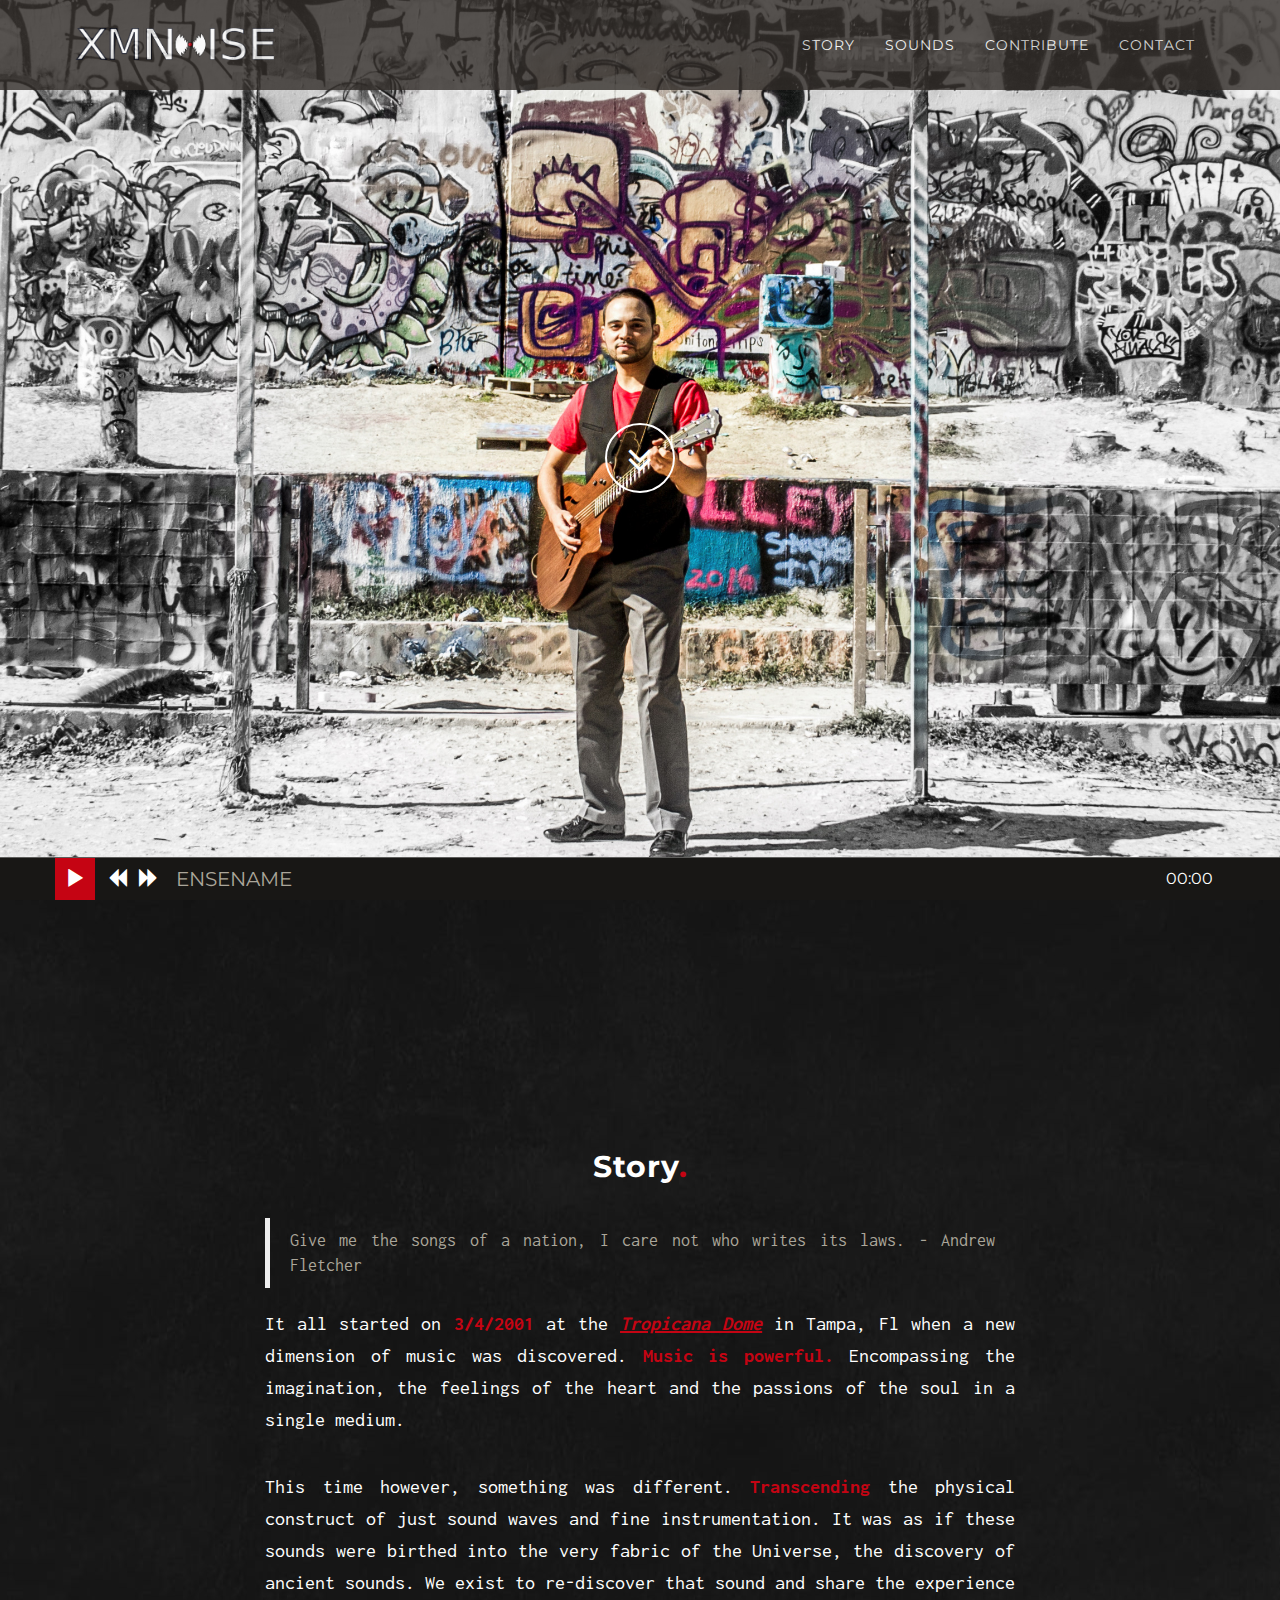
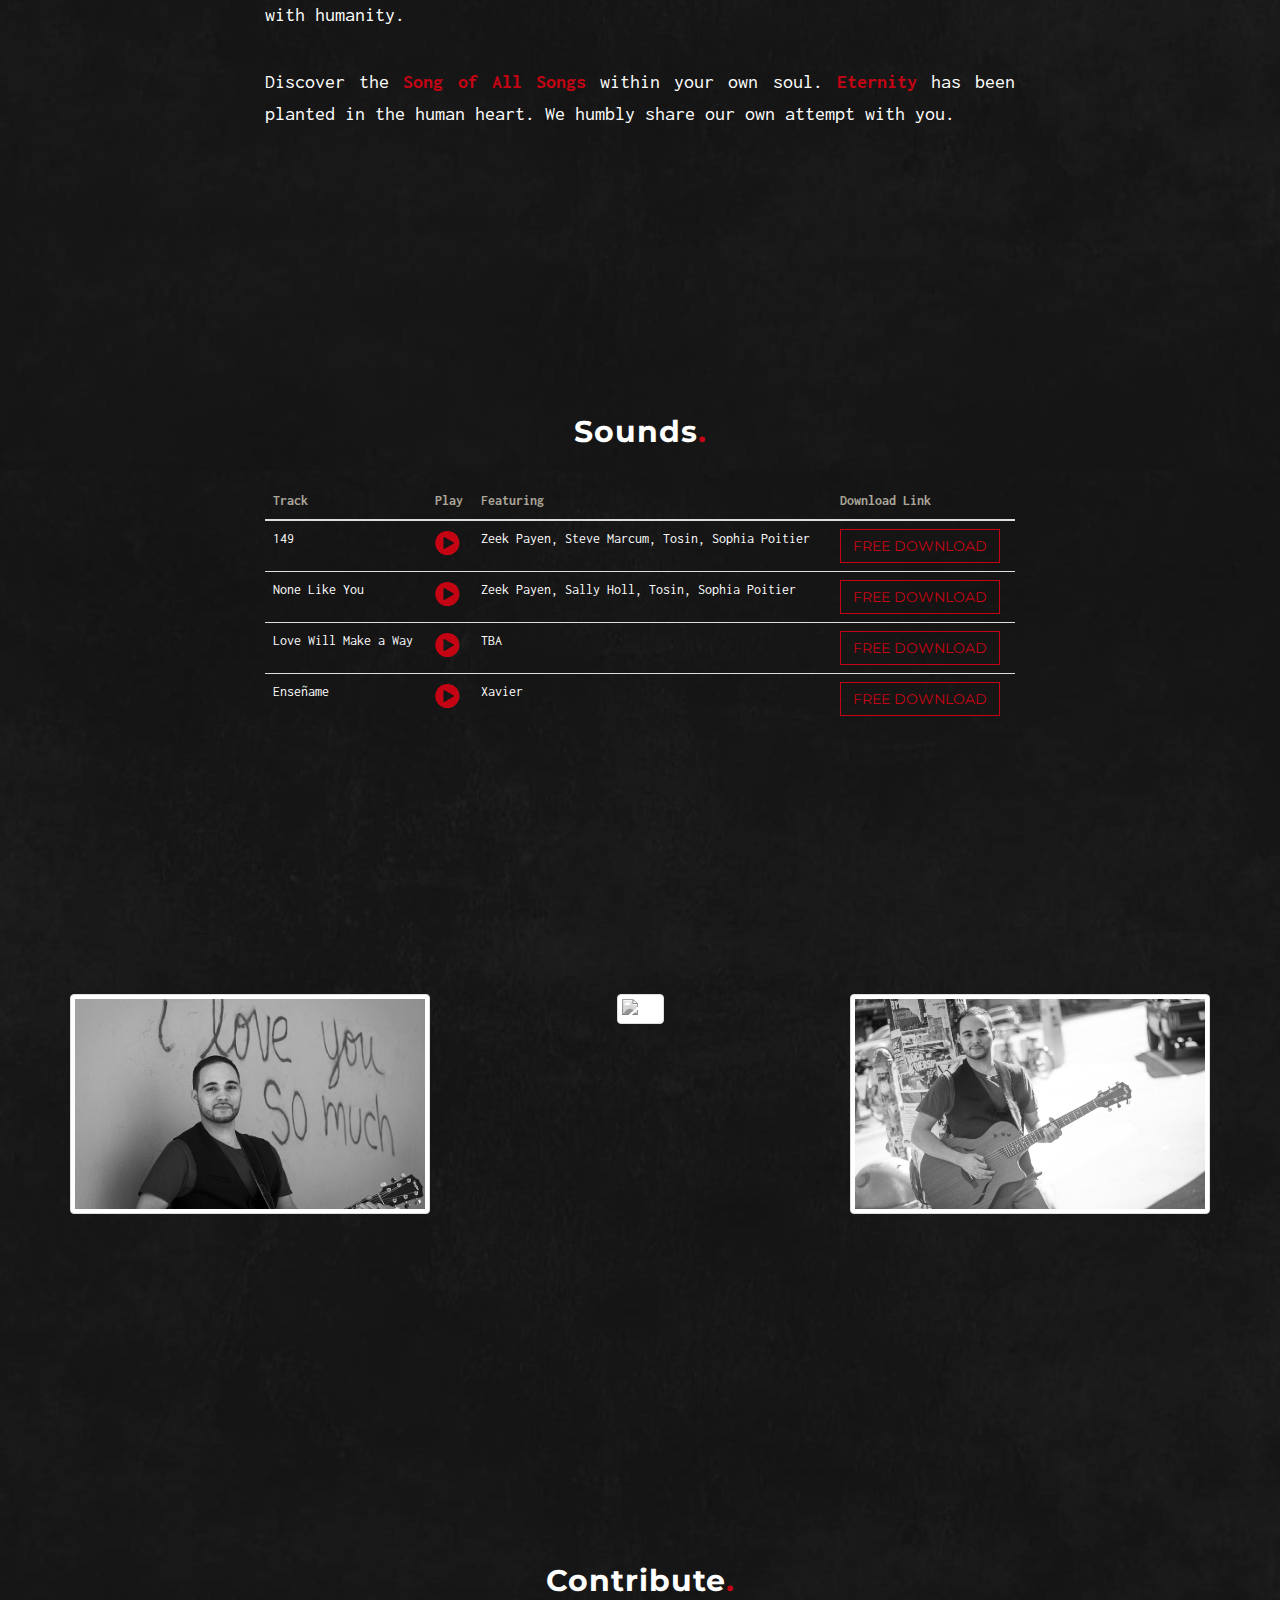
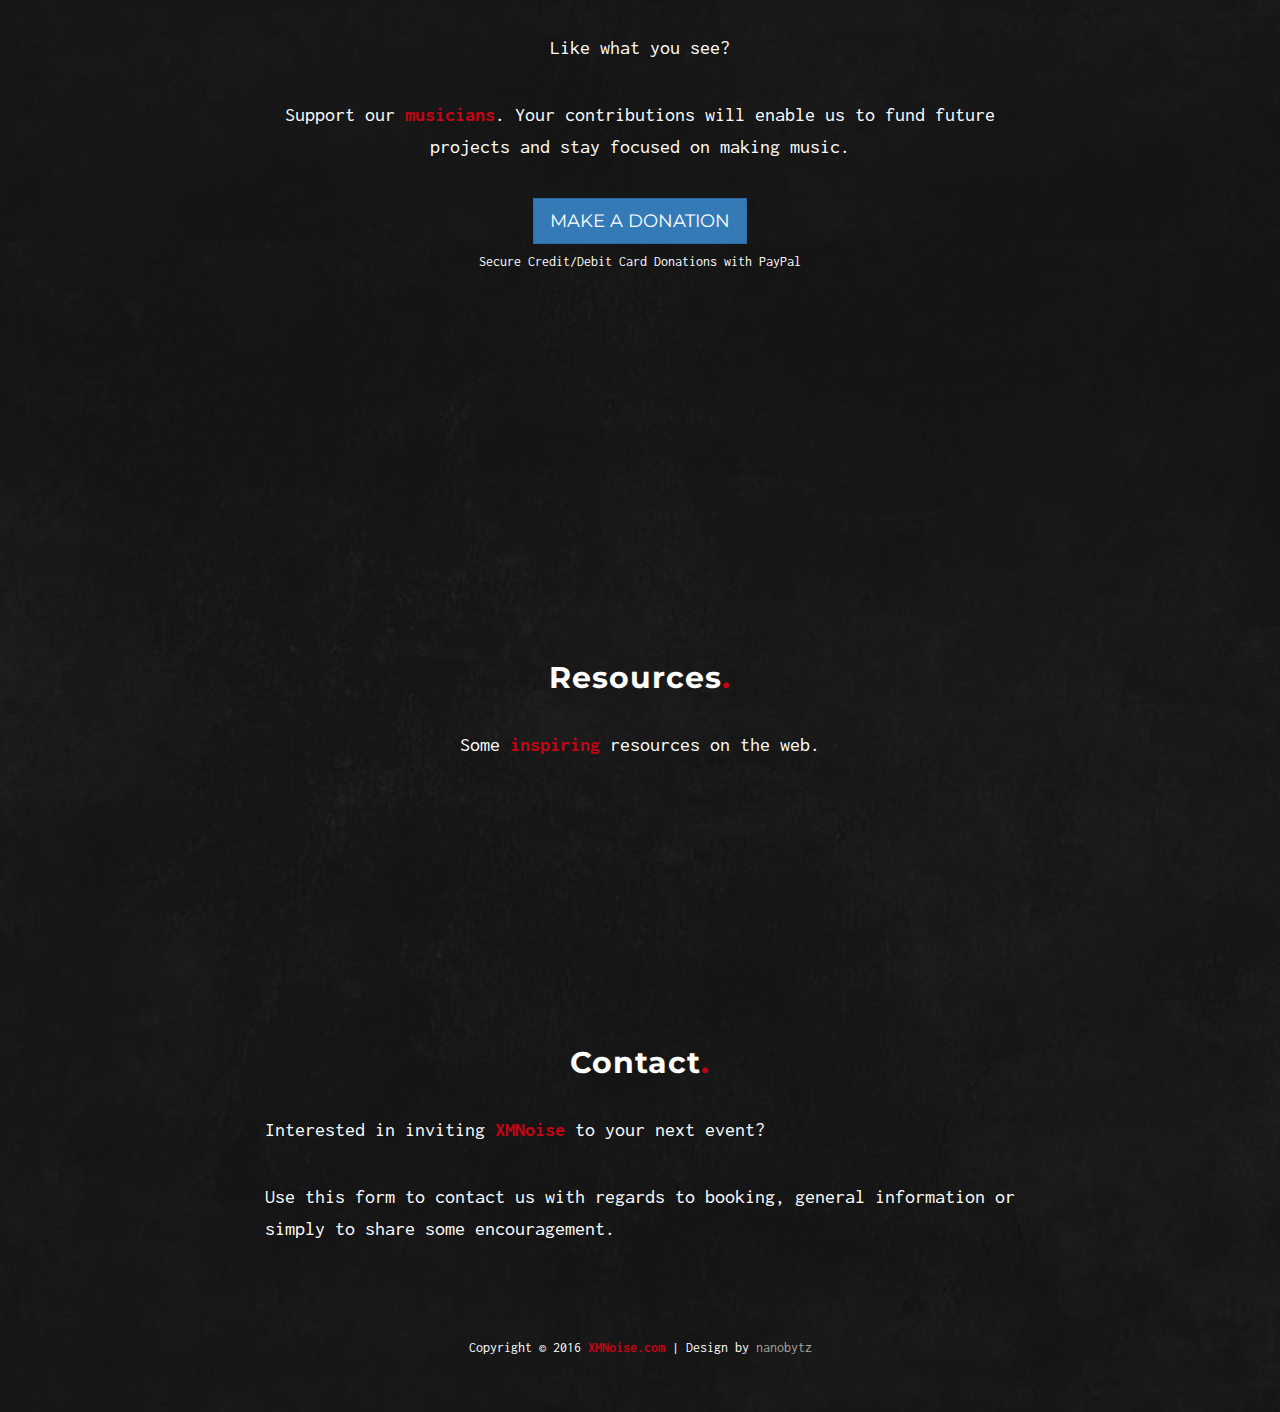
==== commit 102fefc6: "Player Works!" ====
--- a/index.html
+++ b/index.html
@@ -130,6 +130,11 @@
                                 Update your browser or Flash plugin
                             </div>
                         </div>
+                        <div class="jp-playlist">
+                            <ul>
+                                <li>&nbsp;</li>
+                            </ul>
+                        </div>
                     </div>
                 </div>
             </div>
@@ -281,44 +286,34 @@
 <script type="text/javascript" src="js/add-on/jplayer.playlist.min.js"></script>
 <script type="text/javascript">
 //<![CDATA[
-$(document).ready(function(){
-var cssSelector = { jPlayer: "#jquery_jplayer_1", cssSelectorAncestor: "#jp_container_1" };
-var options = { swfPath: "js/jplayer", supplied: "oga, mp3", wmode: "window", useStateClassSkin: true, autoBlur: false, smoothPlayBar: true, keyEnabled: true   } ;
-var playlist = []; // Empty playlist
-var myPlaylist;
-
-$.getJSON('../js/jplayer/playlist.json', function (data) {
+$(document).ready(function() {
+    var cssSelector = {
+        jPlayer: "#jquery_jplayer_1",
+        cssSelectorAncestor: "#jp_container_1"
+    };
+    var options = {
+        swfPath: "js/jplayer",
+        supplied: "oga, mp3",
+        wmode: "window",
+        useStateClassSkin: true,
+        autoBlur: false,
+        smoothPlayBar: true,
+        keyEnabled: true
+    };
+    var playlist = []; // Empty playlist
+    var myPlaylist;
+    $.getJSON('../js/jplayer/playlist.json', function(data) {
         playlist = data;
-        // $("#jp_container_1 .track-title").html([playlist[0].title]);
+        $("#jp_container_1 .track-title").html([playlist[0].title]);
     }).done(function() {
         var myPlaylist = new jPlayerPlaylist(cssSelector, playlist, options);
-
-
-$("#jquery_jplayer_1").bind($.jPlayer.event.play, function (event) {
-    var current = myPlaylist.current,
-        playlist = myPlaylist.playlist;
-        
-        myPlaylist.add({
-  title:"Tempered Song",
-  artist:"Miaow",
-  mp3:"http://www.jplayer.org/audio/mp3/Miaow-01-Tempered-song.mp3",
-  oga:"http://www.jplayer.org/audio/ogg/Miaow-01-Tempered-song.ogg"
-});
-
-
-        $("#jp_container_1 .track-title").html([playlist[myPlaylist.current].title])
-
-});
-
-
-
-
-
+        $("#jquery_jplayer_1").bind($.jPlayer.event.play, function(event) {
+            var current = myPlaylist.current,
+                playlist = myPlaylist.playlist;
+            $("#jp_container_1 .track-title").html([playlist[myPlaylist.current].title])
+        });
     })
 
-
-
-    console.log('Hi');
 });
 //]]>
 </script>
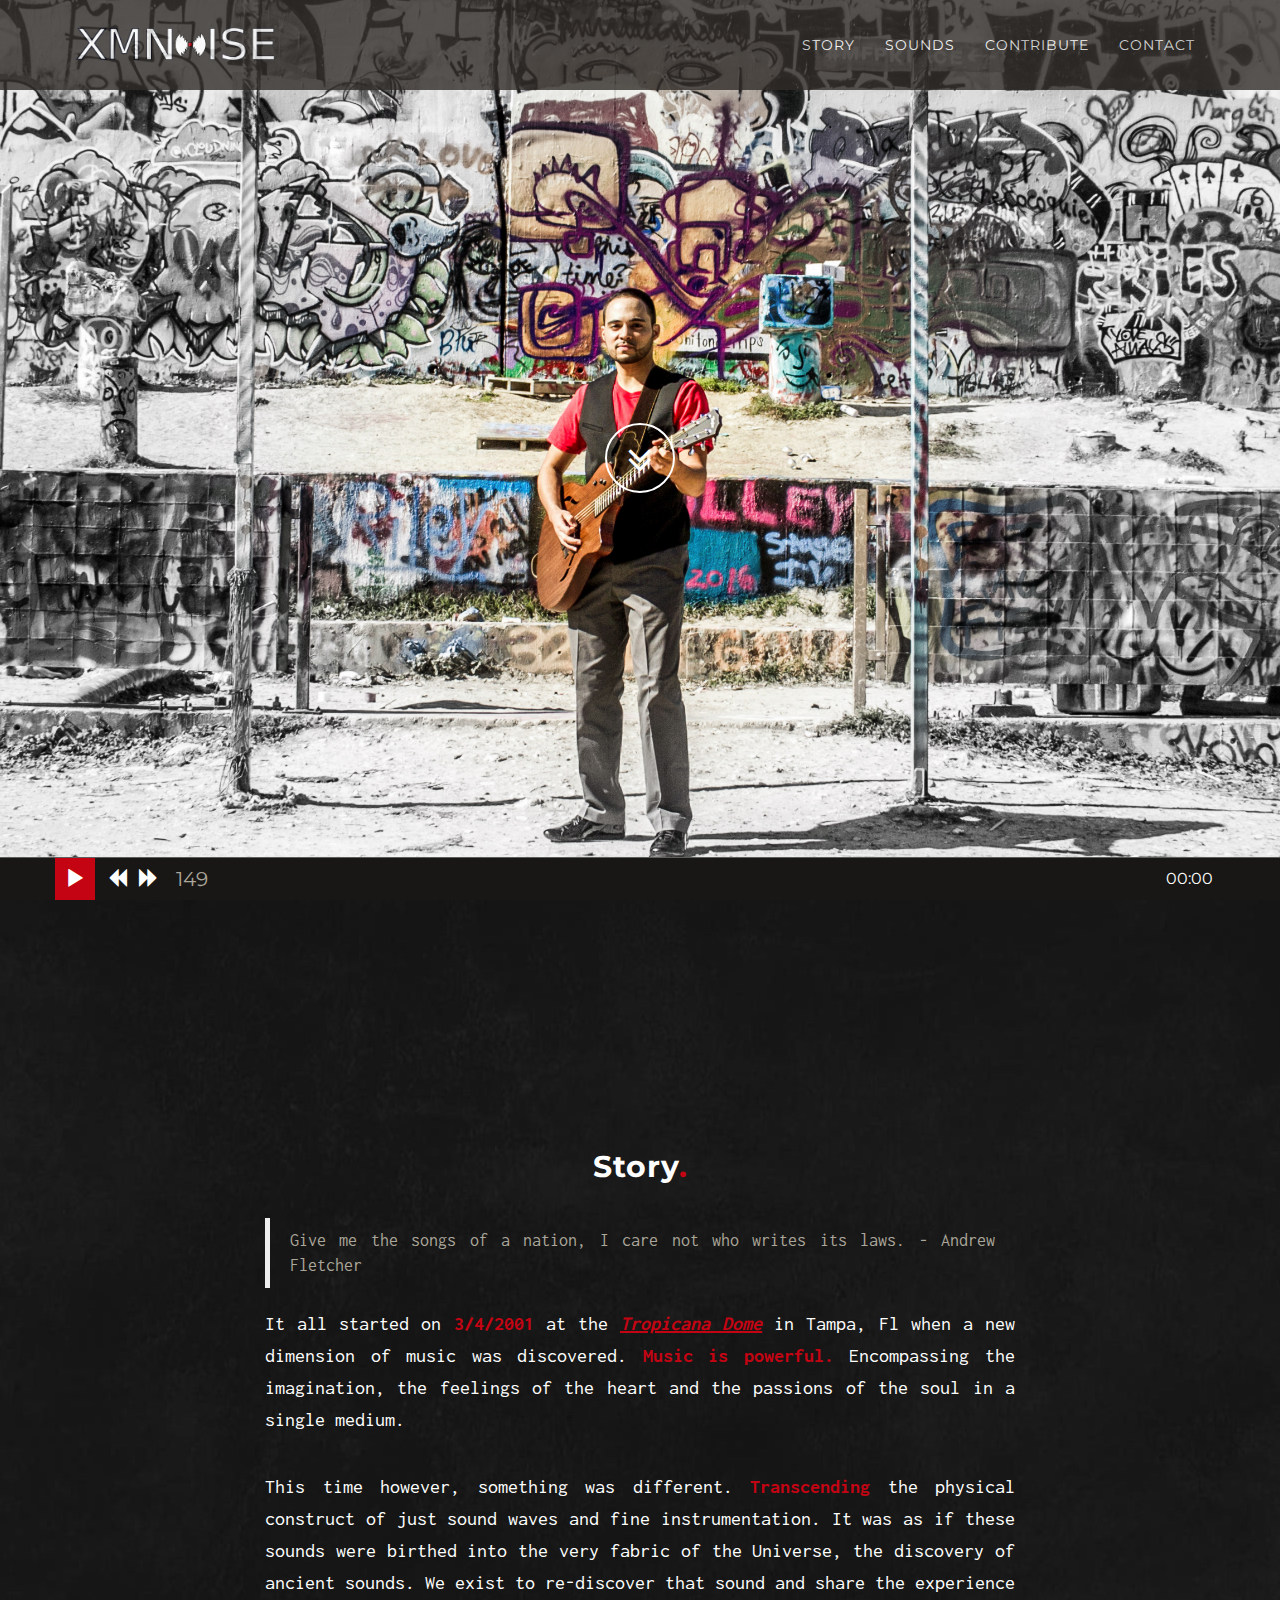
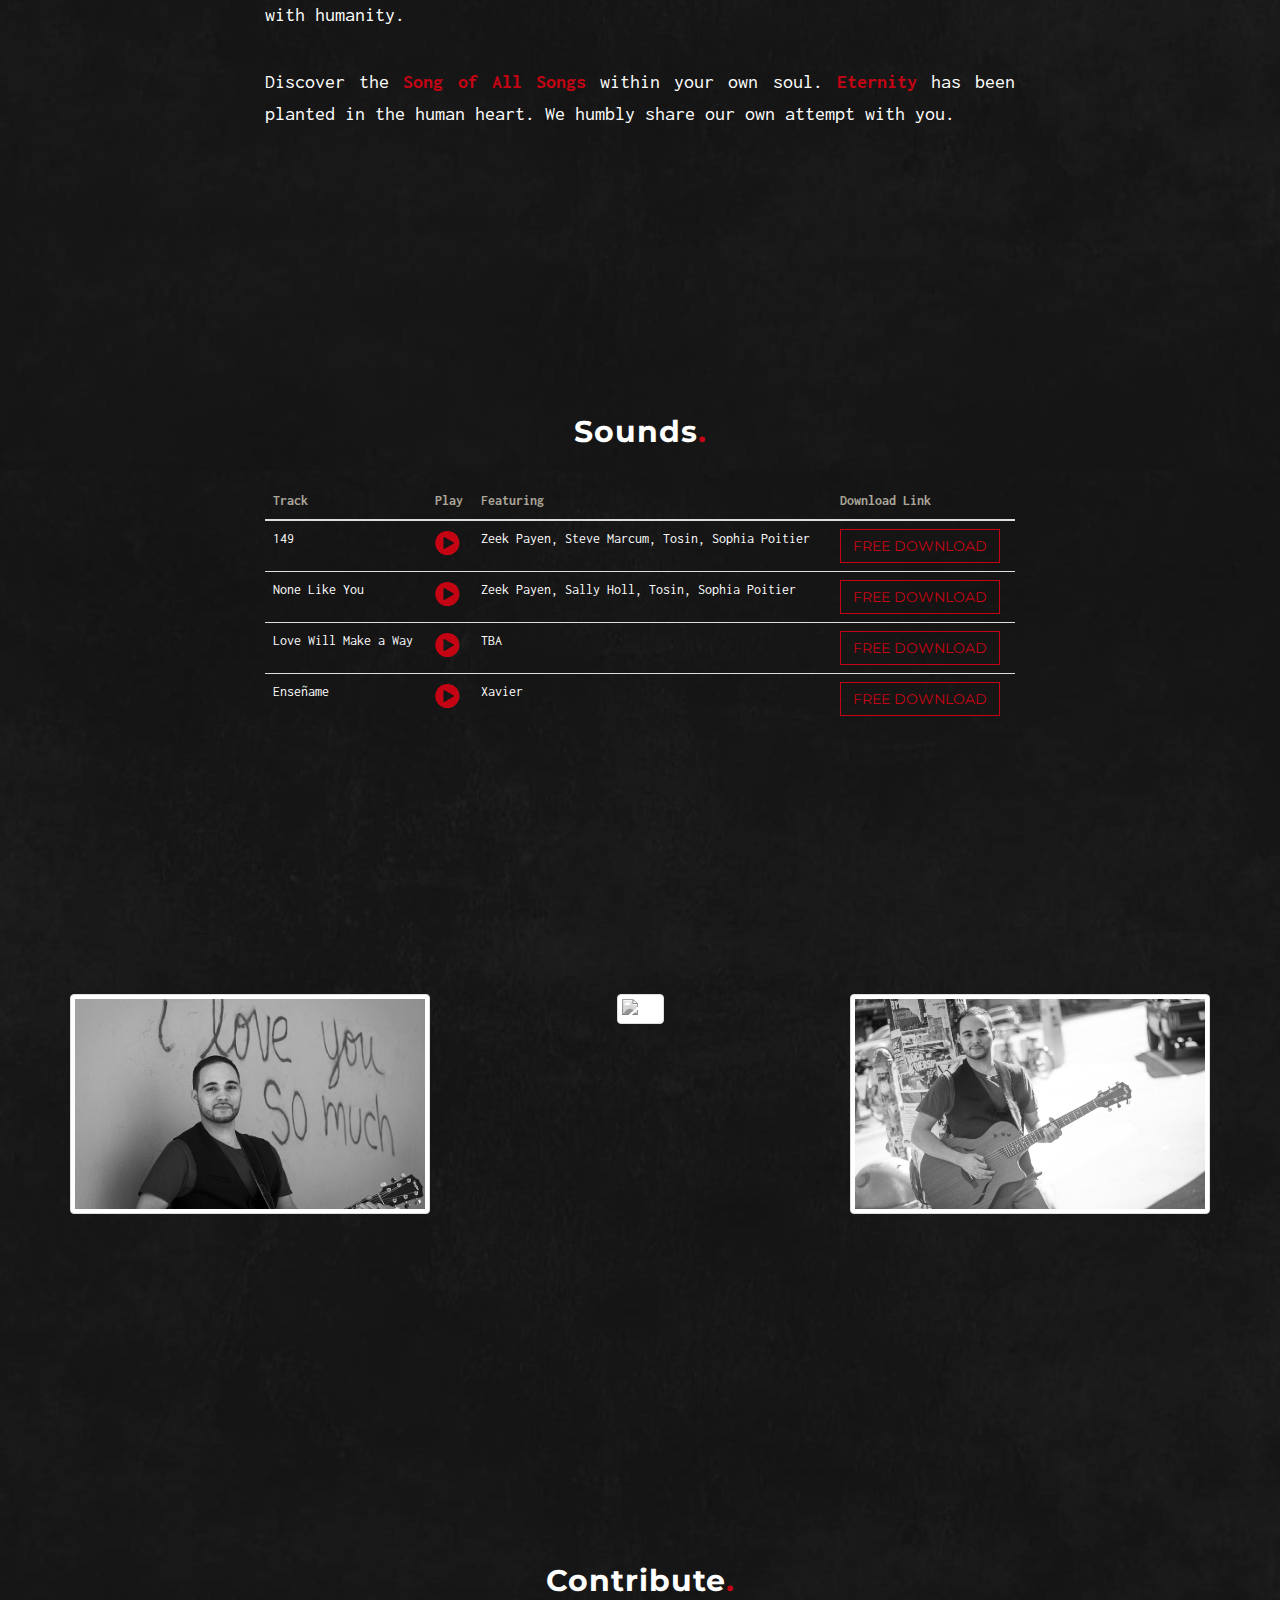
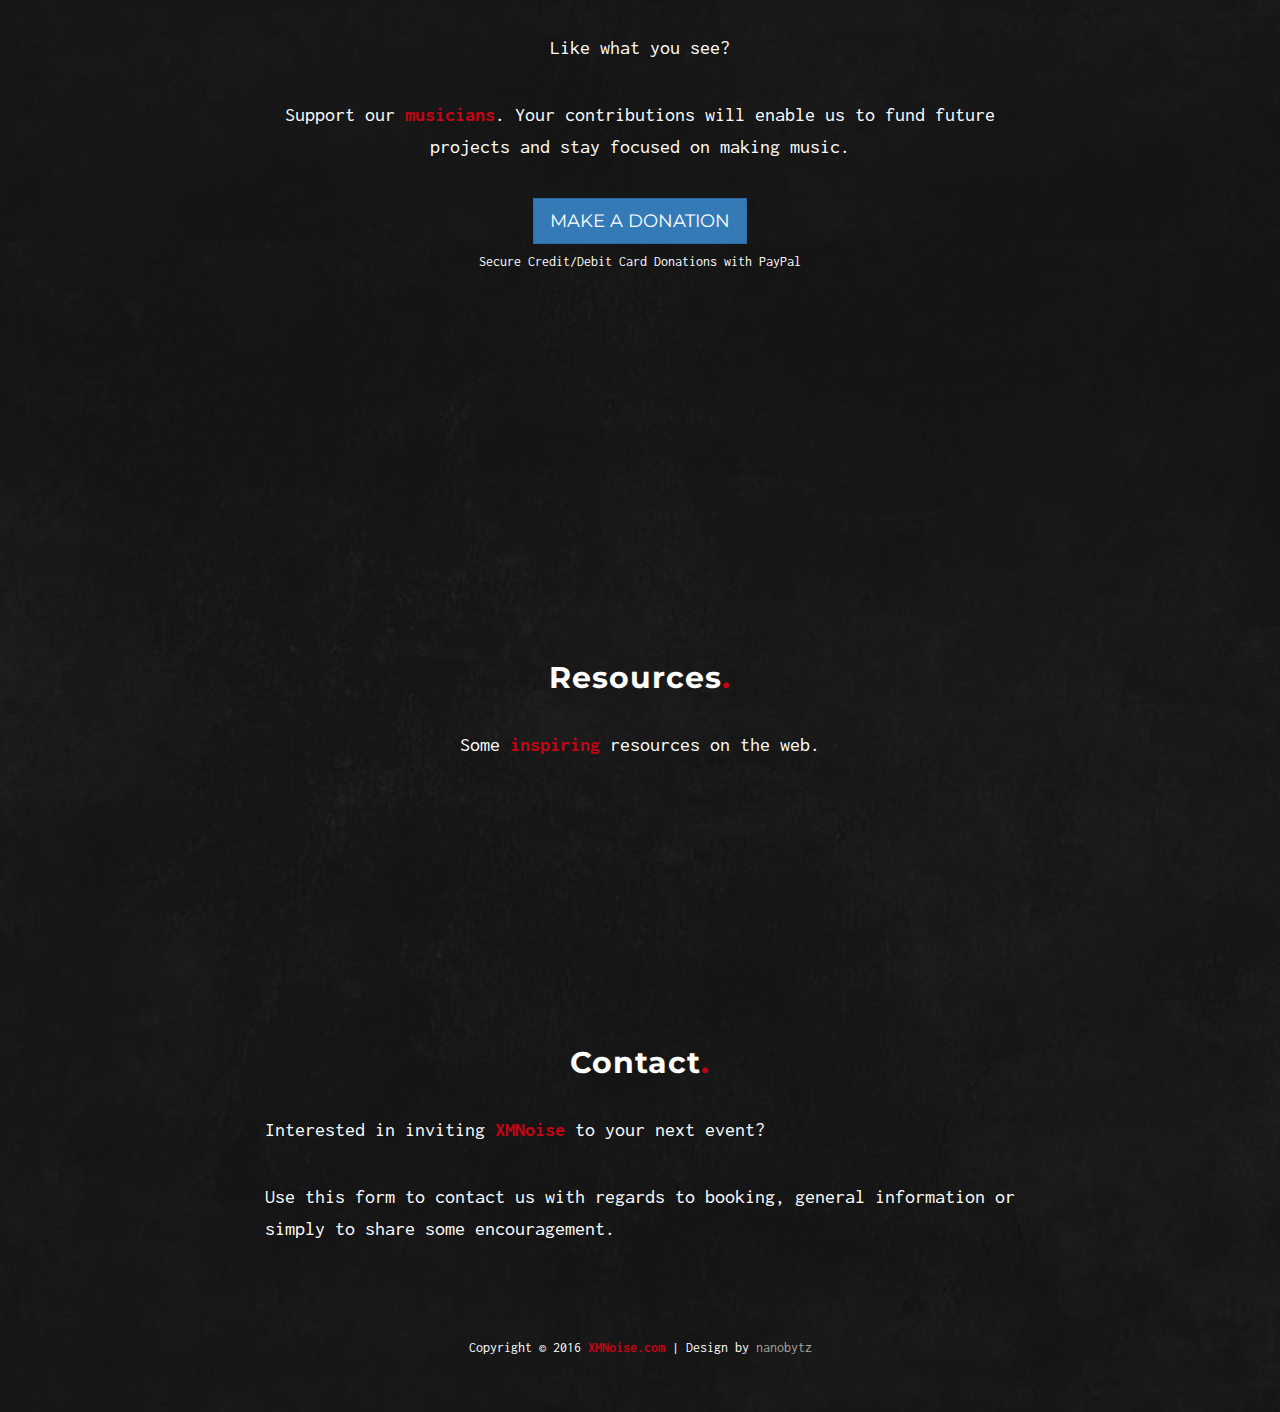
==== commit 96126ff5: "Added Links to Sounds" ====
--- a/index.html
+++ b/index.html
@@ -175,25 +175,25 @@
                     <tbody>
                         <tr>
                             <td>149</td>
-                            <td><a href="media/PeopleXMNOISE.mp3" class="fap-single-track" data-autoenqueue="yes"><i class="fa fa-play-circle fa-2x"></i></a></td>
+                            <td><a href="javascript:;" id="playlist-play-0"><i class="fa fa-play-circle fa-2x"></i></a></td>
                             <td>Zeek Payen, Steve Marcum, Tosin, Sophia Poitier</td>
                             <td><button type="button" class="btn btn-default">Free Download</button></td>
                         </tr>
                         <tr>
                             <td>None Like You</td>
-                            <td><a href="media/PeopleXMNOISE.mp3" class="fap-single-track" data-autoenqueue="yes"><i class="fa fa-play-circle fa-2x"></i></a></td>
+                            <td><a href="javascript:;" id="playlist-play-1"><i class="fa fa-play-circle fa-2x"></i></a></td>
                             <td>Zeek Payen, Sally Holl, Tosin, Sophia Poitier</td>
                             <td><button type="button" class="btn btn-default">Free Download</button></td>
                         </tr>
                         <tr>
                             <td>Love Will Make a Way</td>
-                            <td><a href="media/EnsenameXMNOISE.mp3" class="fap-single-track" data-autoenqueue="yes"><i class="fa fa-play-circle fa-2x"></i></a></td>
+                            <td><a href="javascript:;" id="playlist-play-2"><i class="fa fa-play-circle fa-2x"></i></a></td>
                             <td>TBA</td>
                             <td> <a href="media/EnsenameXMNOISE.mp3" download="Ensename"> <button type="button" class="btn btn-default">Free Download</button></a></td>
                         </tr>
                         <tr>
                             <td>Ense&ntilde;ame</td>
-                            <td><a href="media/EnsenameXMNOISE.mp3" class="fap-single-track" data-autoenqueue="yes"><i class="fa fa-play-circle fa-2x"></i></a></td>
+                            <td><a href="javascript:;" id="playlist-play-3"><i class="fa fa-play-circle fa-2x"></i></a></td>
                             <td>Xavier</td>
                             <td> <a href="media/EnsenameXMNOISE.mp3" download="Ensename"> <button type="button" class="btn btn-default">Free Download</button></a></td>
                         </tr>
@@ -306,12 +306,34 @@
         playlist = data;
         $("#jp_container_1 .track-title").html([playlist[0].title]);
     }).done(function() {
+
+        // AJAX HAS BEEN LOADED
         var myPlaylist = new jPlayerPlaylist(cssSelector, playlist, options);
         $("#jquery_jplayer_1").bind($.jPlayer.event.play, function(event) {
             var current = myPlaylist.current,
                 playlist = myPlaylist.playlist;
             $("#jp_container_1 .track-title").html([playlist[myPlaylist.current].title])
         });
+
+
+
+
+    // Links on WebPage
+
+    $("#playlist-play-0").click(function() {
+        myPlaylist.play(0);
+    });
+    $("#playlist-play-1").click(function() {
+        myPlaylist.play(1);
+    });
+    $("#playlist-play-2").click(function() {
+        myPlaylist.play(2);
+    });
+    $("#playlist-play-3").click(function() {
+        myPlaylist.play(3);
+    });
+
+
     })
 
 });
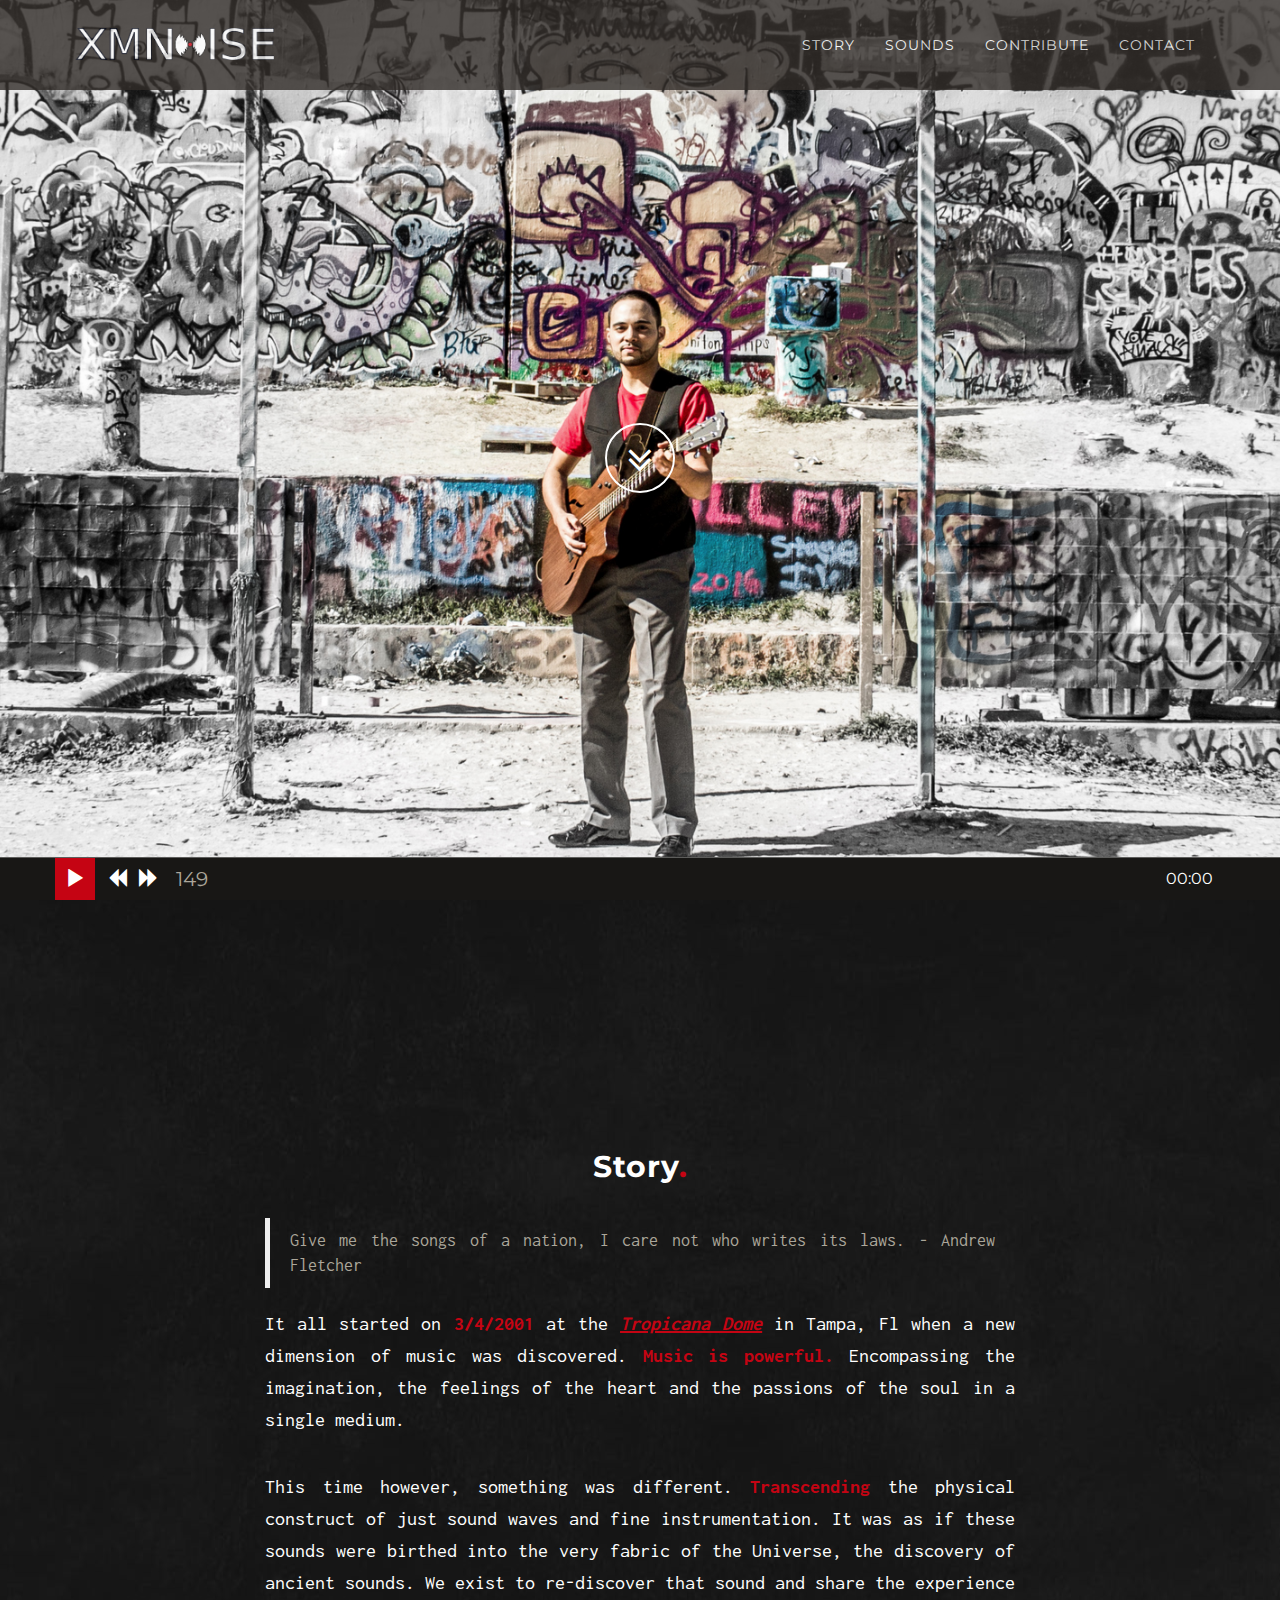
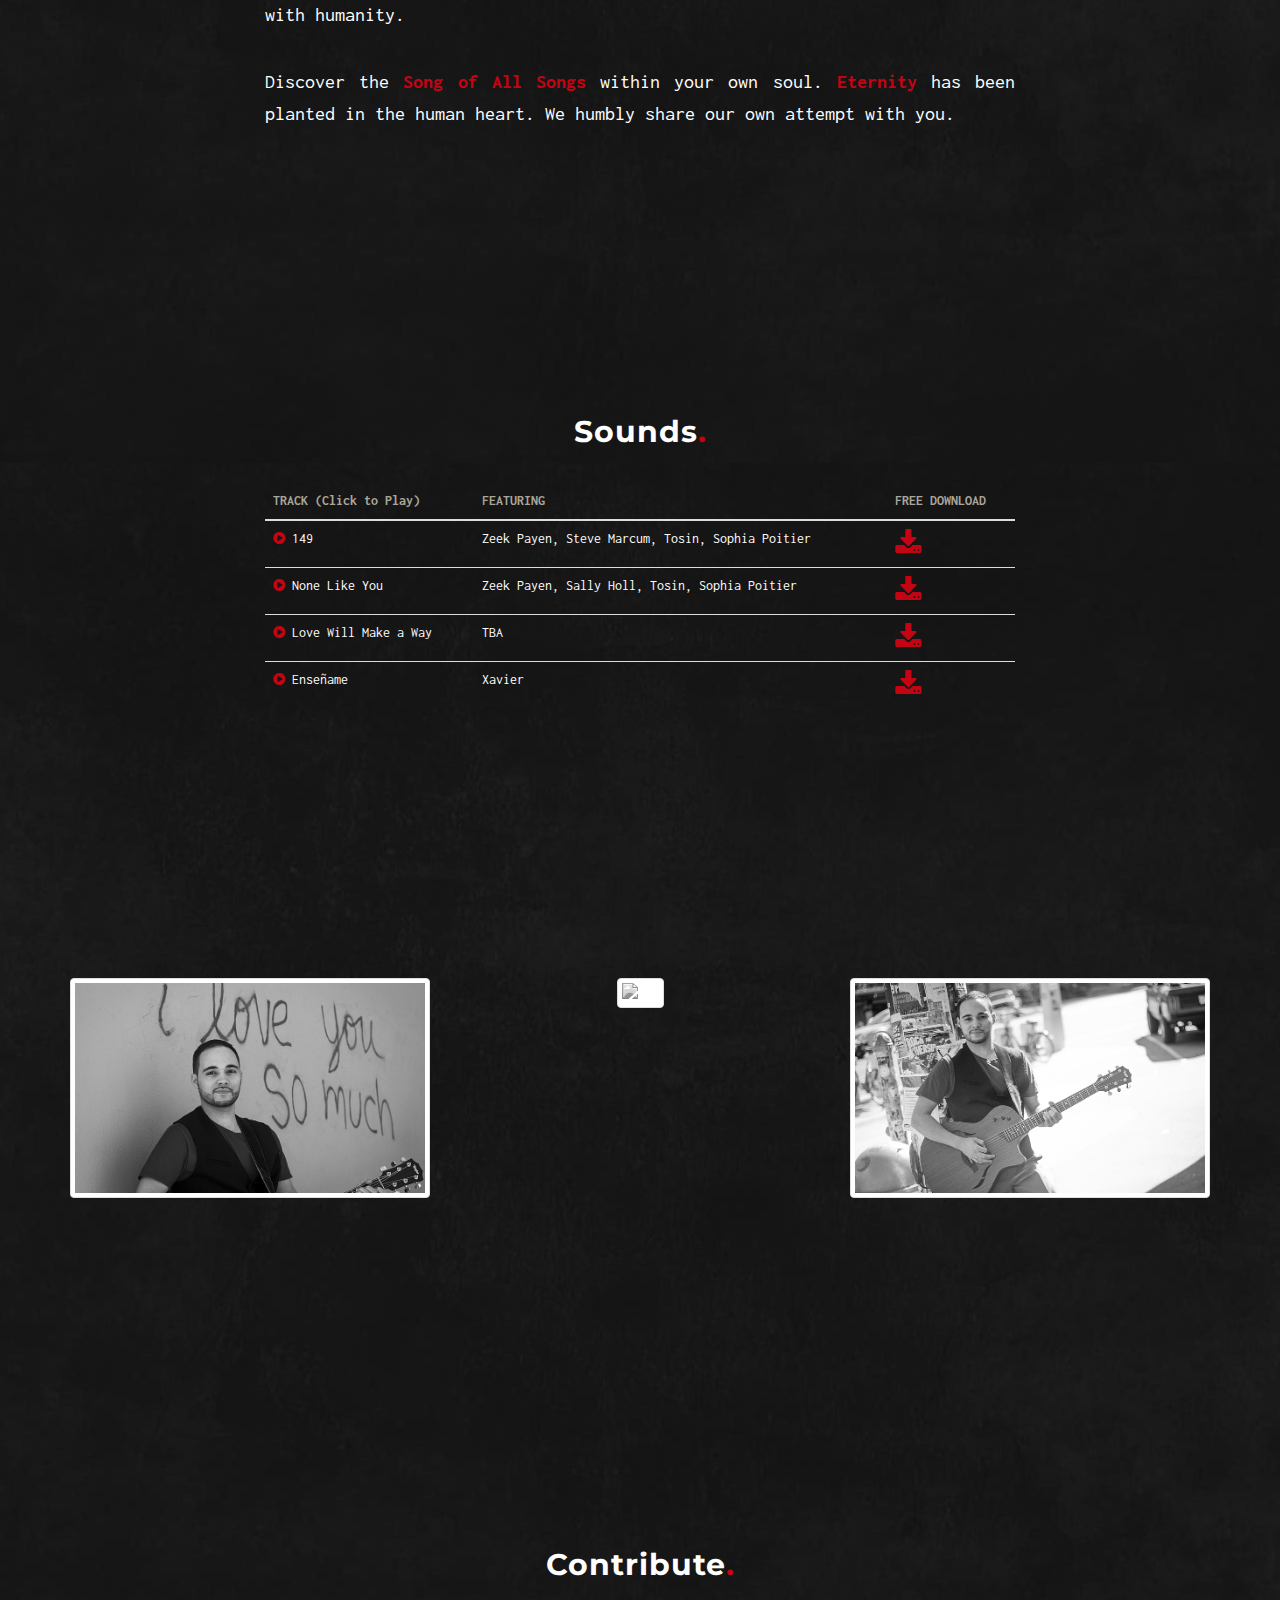
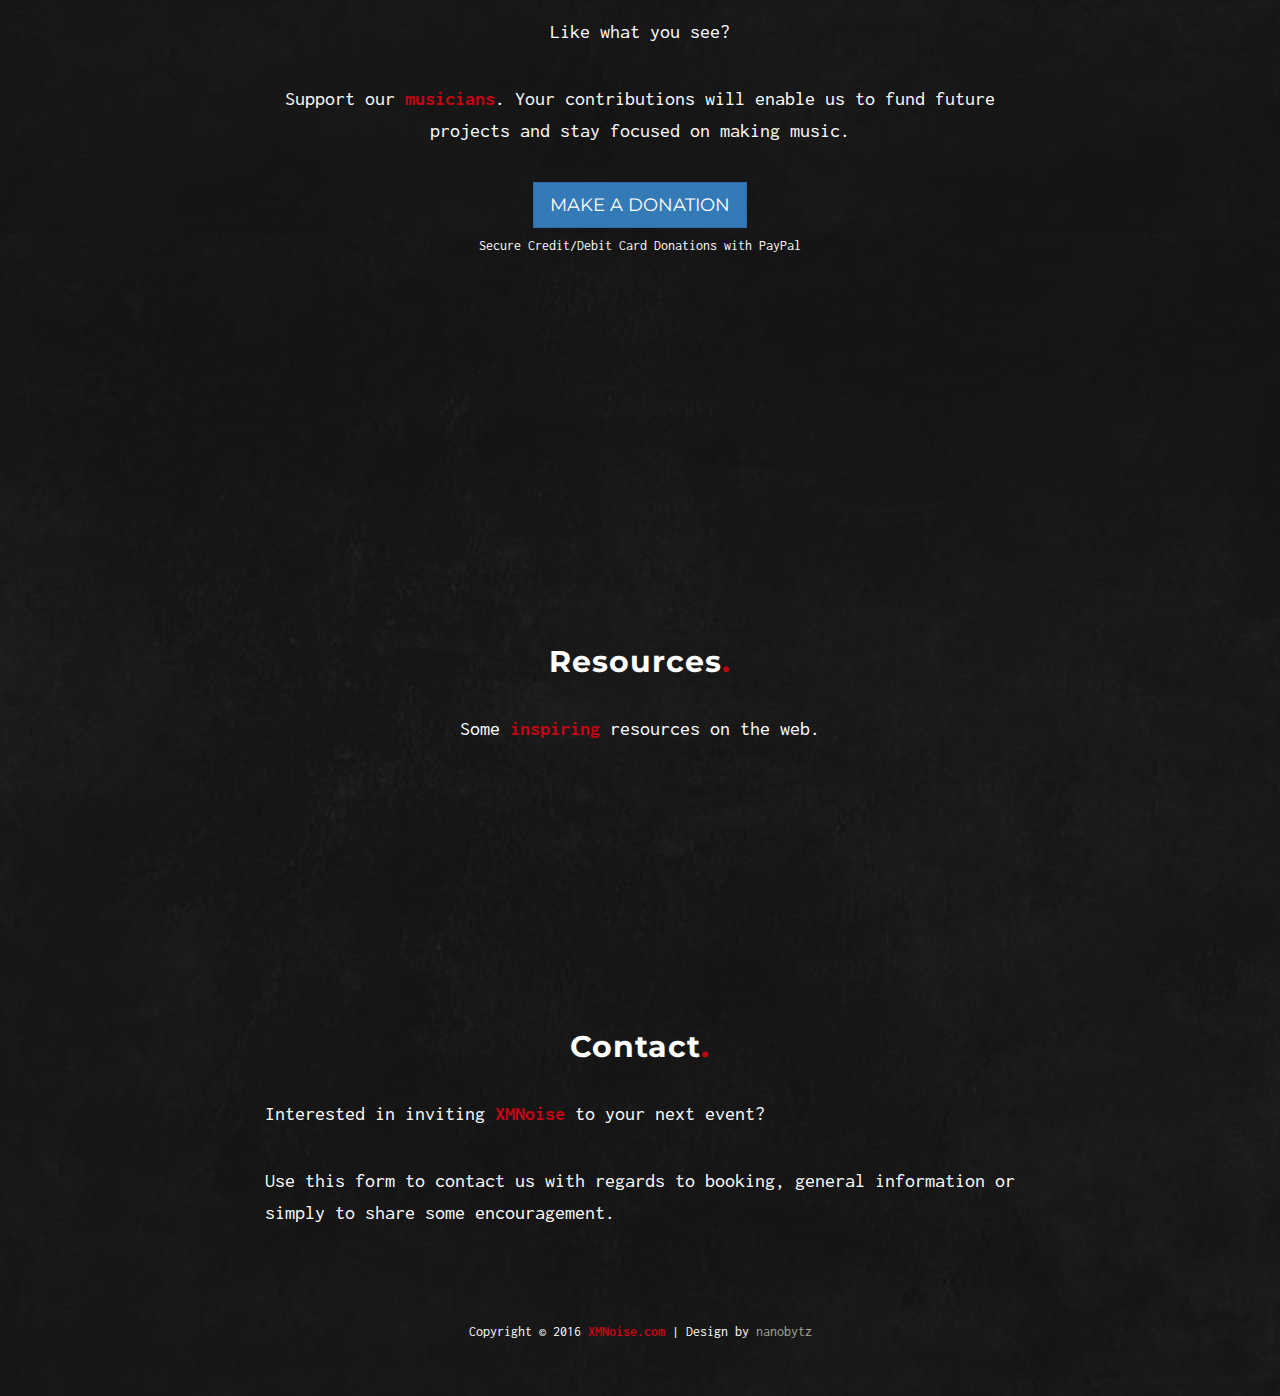
==== commit 71b4260f: "Added Responsive images" ====
--- a/index.html
+++ b/index.html
@@ -166,36 +166,34 @@
                 <table class="table table-hover text-left table-responsive">
                     <thead class="thead-inverse">
                         <tr>
-                            <th>Track</th>
-                            <th>Play</th>
-                            <th>Featuring</th>
-                            <th>Download Link</th>
+                            <th>TRACK (Click to Play)</th>
+                            <th>FEATURING</th>
+                            <th>FREE DOWNLOAD</th>
                         </tr>
                     </thead>
                     <tbody>
                         <tr>
-                            <td>149</td>
-                            <td><a href="javascript:;" id="playlist-play-0"><i class="fa fa-play-circle fa-2x"></i></a></td>
+                            <td><a href="javascript:;" id="playlist-play-0"><i class="fa fa-play-circle "></i></a> 149</td>
                             <td>Zeek Payen, Steve Marcum, Tosin, Sophia Poitier</td>
-                            <td><button type="button" class="btn btn-default">Free Download</button></td>
-                        </tr>
-                        <tr>
-                            <td>None Like You</td>
-                            <td><a href="javascript:;" id="playlist-play-1"><i class="fa fa-play-circle fa-2x"></i></a></td>
+                            <td><a href="javascript:;" id="playlist-play-0"><i class="fa fa-download fa-2x"></i> </a></td>
+                        </tr>
+                        <tr>
+                            <td>
+                            <a href="javascript:;" id="playlist-play-1"><i class="fa fa-play-circle"></i></a> None Like You</td>
                             <td>Zeek Payen, Sally Holl, Tosin, Sophia Poitier</td>
-                            <td><button type="button" class="btn btn-default">Free Download</button></td>
-                        </tr>
-                        <tr>
-                            <td>Love Will Make a Way</td>
-                            <td><a href="javascript:;" id="playlist-play-2"><i class="fa fa-play-circle fa-2x"></i></a></td>
+                             <td><a href="javascript:;" id="playlist-play-0"><i class="fa fa-download fa-2x"></i> </a></td>
+                        </tr>
+                        <tr>
+                            <td>
+                            <a href="javascript:;" id="playlist-play-2"><i class="fa fa-play-circle"></i></a> Love Will Make a Way</td>
                             <td>TBA</td>
-                            <td> <a href="media/EnsenameXMNOISE.mp3" download="Ensename"> <button type="button" class="btn btn-default">Free Download</button></a></td>
-                        </tr>
-                        <tr>
-                            <td>Ense&ntilde;ame</td>
-                            <td><a href="javascript:;" id="playlist-play-3"><i class="fa fa-play-circle fa-2x"></i></a></td>
+                             <td><a href="javascript:;" id="playlist-play-0"><i class="fa fa-download fa-2x"></i> </a></td>
+                        </tr>
+                        <tr>
+                            <td>
+                            <a href="javascript:;" id="playlist-play-3"><i class="fa fa-play-circle"></i></a> Ense&ntilde;ame</td>
                             <td>Xavier</td>
-                            <td> <a href="media/EnsenameXMNOISE.mp3" download="Ensename"> <button type="button" class="btn btn-default">Free Download</button></a></td>
+                             <td><a href="javascript:;" id="playlist-play-0"><i class="fa fa-download fa-2x"></i> </a></td>
                         </tr>
                     </tbody>
                 </table>
@@ -306,7 +304,6 @@
         playlist = data;
         $("#jp_container_1 .track-title").html([playlist[0].title]);
     }).done(function() {
-
         // AJAX HAS BEEN LOADED
         var myPlaylist = new jPlayerPlaylist(cssSelector, playlist, options);
         $("#jquery_jplayer_1").bind($.jPlayer.event.play, function(event) {
@@ -314,28 +311,20 @@
                 playlist = myPlaylist.playlist;
             $("#jp_container_1 .track-title").html([playlist[myPlaylist.current].title])
         });
-
-
-
-
-    // Links on WebPage
-
-    $("#playlist-play-0").click(function() {
-        myPlaylist.play(0);
-    });
-    $("#playlist-play-1").click(function() {
-        myPlaylist.play(1);
-    });
-    $("#playlist-play-2").click(function() {
-        myPlaylist.play(2);
-    });
-    $("#playlist-play-3").click(function() {
-        myPlaylist.play(3);
-    });
-
-
+        // Links on WebPage
+        $("#playlist-play-0").click(function() {
+            myPlaylist.play(0);
+        });
+        $("#playlist-play-1").click(function() {
+            myPlaylist.play(1);
+        });
+        $("#playlist-play-2").click(function() {
+            myPlaylist.play(2);
+        });
+        $("#playlist-play-3").click(function() {
+            myPlaylist.play(3);
+        });
     })
-
 });
 //]]>
 </script>
--- a/css/grayscale.css
+++ b/css/grayscale.css
@@ -1 +1 @@
-body{width:100%;height:100%;font-family:Inconsolata,"Helvetica Neue",Helvetica,Arial,sans-serif;color:#fff;background-color:#000}html{width:100%;height:100%}h1,h2,h3,h4,h5,h6{margin:0 0 35px;font-family:Montserrat,"Helvetica Neue",Helvetica,Arial,sans-serif;font-weight:700;letter-spacing:1px}p{margin:0 0 25px;font-size:18px;line-height:1.5}@media (min-width:768px){p{margin:0 0 35px;font-size:20px;line-height:1.6}}a{color:#C50413;-webkit-transition:all .2s ease-in-out;-moz-transition:all .2s ease-in-out;transition:all .2s ease-in-out}a:focus,a:hover{text-decoration:none;color:#610209}strong{color:#C50413}small{font-size:70%}small a{color:#ABA69A}blockquote{color:#ABA69A}.table-hover>tbody>tr:hover{background-color:#ABA69A}table th{color:#ABA69A}.bg_wrapper{background:url(../img/bgtexture.jpg) center center #312C28}.light{font-weight:400}.navbar-custom{margin-bottom:0;border-bottom:1px solid rgba(255,255,255,.3);text-transform:uppercase;font-family:Montserrat,"Helvetica Neue",Helvetica,Arial,sans-serif;background:#312C28;opacity:.8;filter:alpha(opacity=80)}.navbar-custom .navbar-toggle{padding:4px 6px;font-size:16px;color:#fff}.navbar-custom .navbar-toggle:active,.navbar-custom .navbar-toggle:focus{outline:0}.navbar-custom .navbar-brand{padding:8px 15px;font-weight:700}.navbar-custom .navbar-brand:focus{outline:0}.navbar-custom a{color:#fff}.navbar-custom .nav li a{-webkit-transition:background .3s ease-in-out;-moz-transition:background .3s ease-in-out;transition:background .3s ease-in-out}.navbar-custom .nav li a:hover{color:rgba(255,255,255,.8);outline:0;background-color:transparent}.navbar-custom .nav li a:active,.navbar-custom .nav li a:focus{outline:0;background-color:transparent}.navbar-custom .nav li.active{outline:0}.navbar-custom .nav li.active a{background-color:rgba(255,255,255,.3)}.navbar-custom .nav li.active a:hover{color:#fff}@media (min-width:768px){.navbar-custom{padding:20px 0;border-bottom:none;letter-spacing:1px;background:#312C28;-webkit-transition:background .5s ease-in-out,padding .5s ease-in-out;-moz-transition:background .5s ease-in-out,padding .5s ease-in-out;transition:background .5s ease-in-out,padding .5s ease-in-out}.navbar-custom.top-nav-collapse{padding:0;background:#312C28;opacity:.9;filter:alpha(opacity=90);border-bottom:1px solid rgba(255,255,255,.3)}}.logo-responsive{max-width:40%;height:auto;display:block}@media (min-width:768px){.logo-responsive{max-width:80%}}.icon-scroll{color:#C50413}.intro{display:table;width:100%;height:auto;padding:100px 0;text-align:center;color:#fff;background:url(../img/XMWIDE.jpg) no-repeat bottom center scroll;background-color:#000;-webkit-background-size:cover;-moz-background-size:cover;background-size:cover;-o-background-size:cover}.intro .intro-body{display:table-cell;vertical-align:middle}.intro .intro-body .brand-heading{font-size:40px}.intro .intro-body .intro-text{font-size:18px;color:#312C28;opacity:.9;filter:alpha(opacity=90)}@media (min-width:768px){.intro{height:100%;padding:0}.intro .intro-body .brand-heading{font-size:100px}.intro .intro-body .intro-text{font-size:26px}}.btn-circle{width:70px;height:70px;margin-top:15px;padding:7px 16px;border:2px solid #fff;border-radius:100%!important;font-size:40px;color:#fff;background:0 0;-webkit-transition:background .3s ease-in-out;-moz-transition:background .3s ease-in-out;transition:background .3s ease-in-out}.btn-circle:focus,.btn-circle:hover{outline:0;color:#fff;background:rgba(255,255,255,.1)}.btn-circle i.animated{-webkit-transition-property:-webkit-transform;-webkit-transition-duration:1s;-moz-transition-property:-moz-transform;-moz-transition-duration:1s}.btn-circle:hover i.animated{-webkit-animation-name:pulse;-moz-animation-name:pulse;-webkit-animation-duration:1.5s;-moz-animation-duration:1.5s;-webkit-animation-iteration-count:infinite;-moz-animation-iteration-count:infinite;-webkit-animation-timing-function:linear;-moz-animation-timing-function:linear}@-webkit-keyframes pulse{0{-webkit-transform:scale(1);transform:scale(1)}50%{-webkit-transform:scale(1.2);transform:scale(1.2)}100%{-webkit-transform:scale(1);transform:scale(1)}}@-moz-keyframes pulse{0{-moz-transform:scale(1);transform:scale(1)}50%{-moz-transform:scale(1.2);transform:scale(1.2)}100%{-moz-transform:scale(1);transform:scale(1)}}.content-section{padding-top:100px}.download-section{width:100%;padding:50px 0;color:#fff;-webkit-background-size:cover;-moz-background-size:cover;background-size:cover;-o-background-size:cover}.thumbs img:hover{-webkit-filter:grayscale(0);-webkit-transition:.5s ease-in-out;-moz-filter:grayscale(0);-moz-transition:.5s ease-in-out;-o-filter:grayscale(0);-o-transition:.5s ease-in-out;filter:grayscale(0)}.thumbs img{-webkit-filter:grayscale(100%);-webkit-transition:.5s ease-in-out;-moz-filter:grayscale(100%);-moz-transition:.5s ease-in-out;-o-filter:grayscale(100%);-o-transition:.5s ease-in-out;filter:grayscale(100%)}@media (min-width:767px){.content-section{padding-top:250px}.download-section{padding:100px 0}#map{height:400px;margin-top:250px}}.btn{text-transform:uppercase;font-family:Montserrat,"Helvetica Neue",Helvetica,Arial,sans-serif;font-weight:400;-webkit-transition:all .3s ease-in-out;-moz-transition:all .3s ease-in-out;transition:all .3s ease-in-out;border-radius:0}.btn-default{border:1px solid #C50413;color:#C50413;background-color:transparent}.btn-default:focus,.btn-default:hover{border:1px solid #C50413;outline:0;color:#000;background-color:#C50413}ul.banner-social-buttons{margin-top:0}@media (max-width:1199px){ul.banner-social-buttons{margin-top:15px}}@media (max-width:767px){ul.banner-social-buttons li{display:block;margin-bottom:20px;padding:0}ul.banner-social-buttons li:last-child{margin-bottom:0}}footer{padding:50px 0}footer p{margin:0}::-moz-selection{text-shadow:none;background:#fcfcfc;background:rgba(255,255,255,.2)}::selection{text-shadow:none;background:#fcfcfc;background:rgba(255,255,255,.2)}img::selection{background:0 0}img::-moz-selection{background:0 0}body{webkit-tap-highlight-color:rgba(255,255,255,.2)}.player-wrapper{position:fixed;left:0;right:0;z-index:100000;bottom:0;background:#000;border-top:1px solid rgba(255,255,255,.3);background:#181715;color:#fff}@media only screen and (min-width:1200px){.player-wrapper .player-center{margin:0 auto;width:1170px}}.jp-progress .track-title{white-space:nowrap;width:100%;padding-right:60px;padding-left:1px;overflow:hidden;text-overflow:ellipsis;font-size:20px;color:#ABA69A;line-height:42px;vertical-align:middle;font-family:Montserrat,"Helvetica Neue",Helvetica,Arial,sans-serif;text-transform:uppercase}.jp-audio{position:relative;font-family:'Source Sans Pro',sans-serif;text-align:left;height:42px;-webkit-tap-highlight-color:transparent;-webkit-touch-callout:none;-webkit-user-select:none;-khtml-user-select:none;-moz-user-select:none;-ms-user-select:none;user-select:none;color:##181715;padding:0;border:0;font-size:0;line-height:0}.jp-audio .jp-controls{left:0;position:absolute;top:0;width:120px;height:100%}.jp-audio .jp-controls a{text-decoration:none;font-size:20px;padding-right:12px;line-height:42px;text-align:center;cursor:pointer;color:#fff}.jp-audio .jp-controls a:hover{color:#C50413}.jp-audio .jp-controls a:before{display:inline-block;font-family:flat-audio;font-style:normal;font-weight:400;text-decoration:none;font-variant:normal;text-transform:none;speak:none;width:42px;line-height:42px;text-align:center;opacity:1}.jp-audio .jp-progress{position:absolute;top:0;left:120px;right:0;height:100%}.jp-audio .jp-progress .jp-seek-bar{position:absolute;top:0;left:0;height:100%;cursor:pointer}.jp-audio .jp-progress .jp-seek-bar .jp-play-bar{position:absolute;top:0;left:0;width:0;height:100%;background-color:#ABA69A;opacity:.2;filter:alpha(opacity=20)}.jp-audio .jp-current-time{position:absolute;top:0;left:0;right:0;height:100%;padding:0 12px;font-size:16px;line-height:42px;text-align:right;pointer-events:none;font-family:Montserrat,"Helvetica Neue",Helvetica,Arial,sans-serif;text-transform:uppercase}.jp-audio .jp-no-solution{position:absolute;top:0;left:42px;right:0;height:42px;padding:8px 0;line-height:24px;font-size:16px;text-align:center;display:none;color:#fff;background-color:#000}.jp-current-time{color:#fff}.jp-controls strong{background-color:#C50413;color:#fff;padding:10px;cursor:pointer;text-align:center}+body{width:100%;height:100%;font-family:Inconsolata,"Helvetica Neue",Helvetica,Arial,sans-serif;color:#fff;background-color:#000}html{width:100%;height:100%}h1,h2,h3,h4,h5,h6{margin:0 0 35px;font-family:Montserrat,"Helvetica Neue",Helvetica,Arial,sans-serif;font-weight:700;letter-spacing:1px}p{margin:0 0 25px;font-size:18px;line-height:1.5}@media (min-width:768px){p{margin:0 0 35px;font-size:20px;line-height:1.6}}a{color:#C50413;-webkit-transition:all .2s ease-in-out;-moz-transition:all .2s ease-in-out;transition:all .2s ease-in-out}a:focus,a:hover{text-decoration:none;color:#610209}strong{color:#C50413}small{font-size:70%}small a{color:#ABA69A}blockquote{color:#ABA69A}.table-hover>tbody>tr:hover{background-color:#ABA69A}table th{color:#ABA69A}.bg_wrapper{background:url(../img/bgtexture.jpg) center center #312C28}.light{font-weight:400}.navbar-custom{margin-bottom:0;border-bottom:1px solid rgba(255,255,255,.3);text-transform:uppercase;font-family:Montserrat,"Helvetica Neue",Helvetica,Arial,sans-serif;background:#312C28;opacity:.8;filter:alpha(opacity=80)}.navbar-custom .navbar-toggle{padding:4px 6px;font-size:16px;color:#fff}.navbar-custom .navbar-toggle:active,.navbar-custom .navbar-toggle:focus{outline:0}.navbar-custom .navbar-brand{padding:8px 15px;font-weight:700}.navbar-custom .navbar-brand:focus{outline:0}.navbar-custom a{color:#fff}.navbar-custom .nav li a{-webkit-transition:background .3s ease-in-out;-moz-transition:background .3s ease-in-out;transition:background .3s ease-in-out}.navbar-custom .nav li a:hover{color:rgba(255,255,255,.8);outline:0;background-color:transparent}.navbar-custom .nav li a:active,.navbar-custom .nav li a:focus{outline:0;background-color:transparent}.navbar-custom .nav li.active{outline:0}.navbar-custom .nav li.active a{background-color:rgba(255,255,255,.3)}.navbar-custom .nav li.active a:hover{color:#fff}@media (min-width:768px){.navbar-custom{padding:20px 0;border-bottom:none;letter-spacing:1px;background:#312C28;-webkit-transition:background .5s ease-in-out,padding .5s ease-in-out;-moz-transition:background .5s ease-in-out,padding .5s ease-in-out;transition:background .5s ease-in-out,padding .5s ease-in-out}.navbar-custom.top-nav-collapse{padding:0;background:#312C28;opacity:.9;filter:alpha(opacity=90);border-bottom:1px solid rgba(255,255,255,.3)}}.logo-responsive{max-width:40%;height:auto;display:block}@media (min-width:768px){.logo-responsive{max-width:80%}}.icon-scroll{color:#C50413}@media (min-width:1200px){.intro{background:url(../img/WIDE1600.jpg) no-repeat bottom center scroll;min-height:100%}}@media (min-width:992px) and (max-width:1199px){.intro{min-height:100%;background:url(../img/WIDE1050.jpg) no-repeat bottom center scroll}}@media (min-width:768px) and (max-width:991px){.intro{background:url(../img/TALL1050.jpg) no-repeat bottom center scroll;min-height:100%}}@media (max-width:767px){.intro{background:url(../img/WIDE700a.jpg) no-repeat bottom center scroll;min-height:100%}}@media (max-width:480px){.intro{background:url(../img/TALL480.jpg) no-repeat bottom center scroll;min-height:100%}}.intro{display:table;width:100%;padding:20% 0;text-align:center;color:#fff;background-color:#000;-webkit-background-size:cover;-moz-background-size:cover;background-size:cover;-o-background-size:cover}.intro .intro-body{display:table-cell;vertical-align:middle}.intro .intro-body .brand-heading{font-size:40px}.intro .intro-body .intro-text{font-size:18px;color:#312C28;opacity:.9;filter:alpha(opacity=90)}@media (min-width:768px){.intro{padding:0}.intro .intro-body .brand-heading{font-size:100px}.intro .intro-body .intro-text{font-size:26px}}.btn-circle{width:70px;height:70px;margin-top:15px;padding:7px 16px;border:2px solid #fff;border-radius:100%!important;font-size:40px;color:#fff;background:0 0;-webkit-transition:background .3s ease-in-out;-moz-transition:background .3s ease-in-out;transition:background .3s ease-in-out}.btn-circle:focus,.btn-circle:hover{outline:0;color:#fff;background:rgba(255,255,255,.1)}.btn-circle i.animated{-webkit-transition-property:-webkit-transform;-webkit-transition-duration:1s;-moz-transition-property:-moz-transform;-moz-transition-duration:1s}.btn-circle:hover i.animated{-webkit-animation-name:pulse;-moz-animation-name:pulse;-webkit-animation-duration:1.5s;-moz-animation-duration:1.5s;-webkit-animation-iteration-count:infinite;-moz-animation-iteration-count:infinite;-webkit-animation-timing-function:linear;-moz-animation-timing-function:linear}@-webkit-keyframes pulse{0{-webkit-transform:scale(1);transform:scale(1)}50%{-webkit-transform:scale(1.2);transform:scale(1.2)}100%{-webkit-transform:scale(1);transform:scale(1)}}@-moz-keyframes pulse{0{-moz-transform:scale(1);transform:scale(1)}50%{-moz-transform:scale(1.2);transform:scale(1.2)}100%{-moz-transform:scale(1);transform:scale(1)}}.content-section{padding-top:100px}.download-section{width:100%;padding:50px 0;color:#fff;-webkit-background-size:cover;-moz-background-size:cover;background-size:cover;-o-background-size:cover}.thumbs img:hover{-webkit-filter:grayscale(0);-webkit-transition:.5s ease-in-out;-moz-filter:grayscale(0);-moz-transition:.5s ease-in-out;-o-filter:grayscale(0);-o-transition:.5s ease-in-out;filter:grayscale(0)}.thumbs img{-webkit-filter:grayscale(100%);-webkit-transition:.5s ease-in-out;-moz-filter:grayscale(100%);-moz-transition:.5s ease-in-out;-o-filter:grayscale(100%);-o-transition:.5s ease-in-out;filter:grayscale(100%)}@media (min-width:767px){.content-section{padding-top:250px}.download-section{padding:100px 0}#map{height:400px;margin-top:250px}}.btn{text-transform:uppercase;font-family:Montserrat,"Helvetica Neue",Helvetica,Arial,sans-serif;font-weight:400;-webkit-transition:all .3s ease-in-out;-moz-transition:all .3s ease-in-out;transition:all .3s ease-in-out;border-radius:0}.btn-default{border:1px solid #C50413;color:#C50413;background-color:transparent}.btn-default:focus,.btn-default:hover{border:1px solid #C50413;outline:0;color:#000;background-color:#C50413}ul.banner-social-buttons{margin-top:0}@media (max-width:1199px){ul.banner-social-buttons{margin-top:15px}}@media (max-width:767px){ul.banner-social-buttons li{display:block;margin-bottom:20px;padding:0}ul.banner-social-buttons li:last-child{margin-bottom:0}}footer{padding:50px 0}footer p{margin:0}::-moz-selection{text-shadow:none;background:#fcfcfc;background:rgba(255,255,255,.2)}::selection{text-shadow:none;background:#fcfcfc;background:rgba(255,255,255,.2)}img::selection{background:0 0}img::-moz-selection{background:0 0}body{webkit-tap-highlight-color:rgba(255,255,255,.2)}.player-wrapper{position:fixed;left:0;right:0;z-index:100000;bottom:0;background:#000;border-top:1px solid rgba(255,255,255,.3);background:#181715;color:#fff}@media only screen and (min-width:1200px){.player-wrapper .player-center{margin:0 auto;width:1170px}}.jp-progress .track-title{white-space:nowrap;width:100%;padding-right:60px;padding-left:1px;overflow:hidden;text-overflow:ellipsis;font-size:20px;color:#ABA69A;line-height:42px;vertical-align:middle;font-family:Montserrat,"Helvetica Neue",Helvetica,Arial,sans-serif;text-transform:uppercase}.jp-audio{position:relative;font-family:'Source Sans Pro',sans-serif;text-align:left;height:42px;-webkit-tap-highlight-color:transparent;-webkit-touch-callout:none;-webkit-user-select:none;-khtml-user-select:none;-moz-user-select:none;-ms-user-select:none;user-select:none;color:##181715;padding:0;border:0;font-size:0;line-height:0}.jp-audio .jp-controls{left:0;position:absolute;top:0;width:120px;height:100%}.jp-audio .jp-controls a{text-decoration:none;font-size:20px;padding-right:12px;line-height:42px;text-align:center;cursor:pointer;color:#fff}.jp-audio .jp-controls a:hover{color:#C50413}.jp-audio .jp-controls a:before{display:inline-block;font-family:flat-audio;font-style:normal;font-weight:400;text-decoration:none;font-variant:normal;text-transform:none;speak:none;width:42px;line-height:42px;text-align:center;opacity:1}.jp-audio .jp-progress{position:absolute;top:0;left:120px;right:0;height:100%}.jp-audio .jp-progress .jp-seek-bar{position:absolute;top:0;left:0;height:100%;cursor:pointer}.jp-audio .jp-progress .jp-seek-bar .jp-play-bar{position:absolute;top:0;left:0;width:0;height:100%;background-color:#ABA69A;opacity:.2;filter:alpha(opacity=20)}.jp-audio .jp-current-time{position:absolute;top:0;left:0;right:0;height:100%;padding:0 12px;font-size:16px;line-height:42px;text-align:right;pointer-events:none;font-family:Montserrat,"Helvetica Neue",Helvetica,Arial,sans-serif;text-transform:uppercase}.jp-audio .jp-no-solution{position:absolute;top:0;left:42px;right:0;height:42px;padding:8px 0;line-height:24px;font-size:16px;text-align:center;display:none;color:#fff;background-color:#000}.jp-current-time{color:#fff}.jp-controls strong{background-color:#C50413;color:#fff;padding:10px;cursor:pointer;text-align:center}